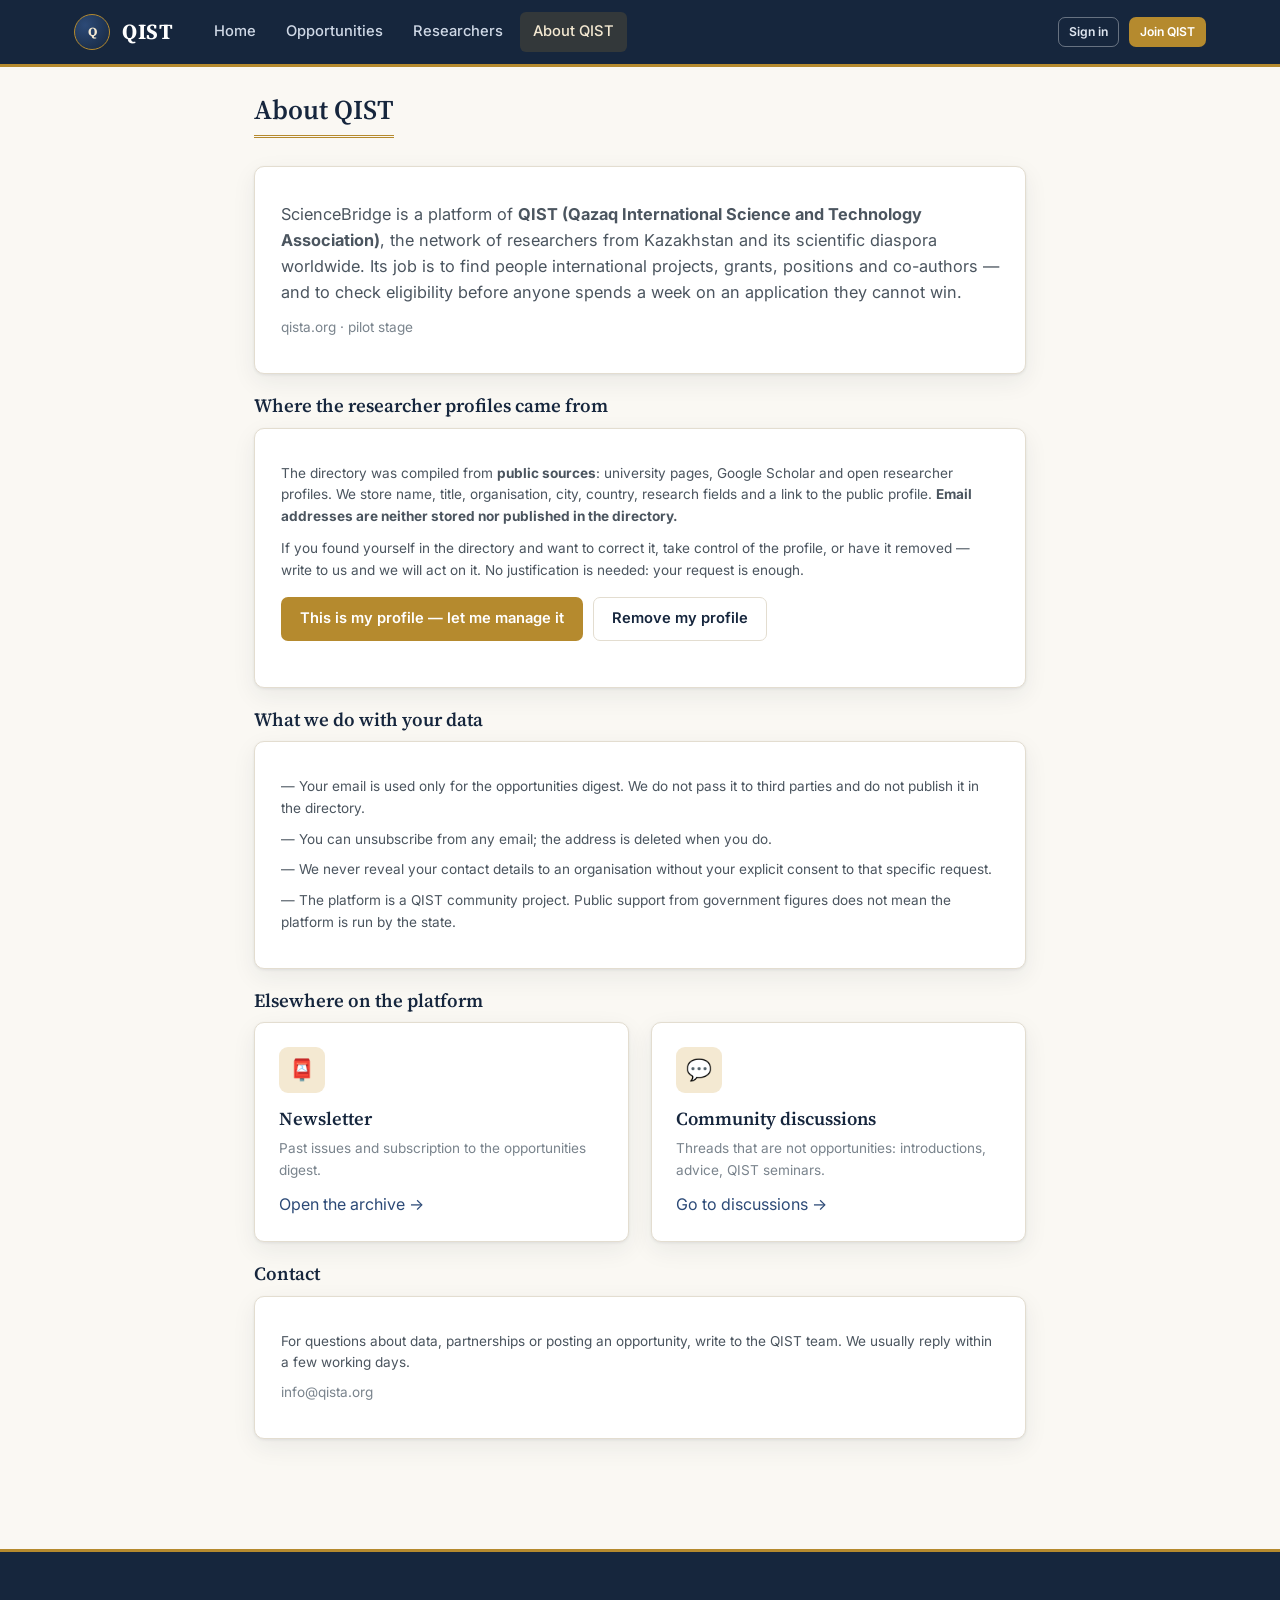
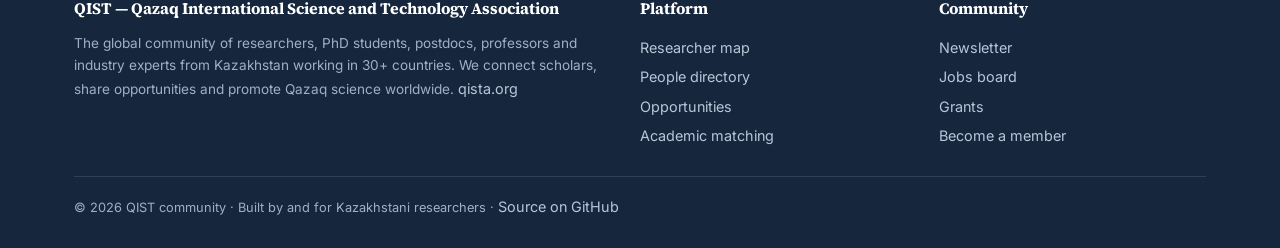
==== about.html @ 424734a4 "Add files via upload" ====
<!DOCTYPE html>
<html lang="en">
<head>
<meta charset="UTF-8">
<meta name="viewport" content="width=device-width, initial-scale=1.0">
<title>About QIST — ScienceBridge</title>
<meta name="description" content="Who is behind ScienceBridge, where the researcher profiles came from, how to manage your data and how to remove your profile.">
<link rel="icon" href="data:image/svg+xml,<svg xmlns='http://www.w3.org/2000/svg' viewBox='0 0 100 100'><circle cx='50' cy='50' r='46' fill='%2316263d' stroke='%23b58a2e' stroke-width='6'/><text x='50' y='66' font-size='48' text-anchor='middle' fill='%23f4e9d2' font-family='Georgia'>Q</text></svg>">
<link rel="preconnect" href="https://fonts.googleapis.com">
<link href="https://fonts.googleapis.com/css2?family=Source+Serif+4:ital,wght@0,400;0,600;0,700;1,400&family=Inter:wght@400;500;600;700&display=swap" rel="stylesheet">
<link rel="stylesheet" href="assets/css/style.css?v=2026-09-19a">
</head>
<body>
<header class="site-header" id="site-header"></header>

<div class="container" style="padding-top:26px;padding-bottom:50px;max-width:820px">

  <div class="section-head"><h2 class="rule">About QIST</h2></div>

  <div class="card pad-lg" style="text-align:left;margin-bottom:20px">
    <p style="font-size:1.02rem;color:var(--ink-soft)">
      ScienceBridge is a platform of <b>QIST (Qazaq International Science and Technology Association)</b>,
      the network of researchers from Kazakhstan and its scientific diaspora worldwide.
      Its job is to find people international projects, grants, positions and co-authors — and to check
      eligibility before anyone spends a week on an application they cannot win.
    </p>
    <p class="small muted" style="margin-top:12px">qista.org · pilot stage</p>
  </div>

  <h3 id="data" style="margin-bottom:10px">Where the researcher profiles came from</h3>
  <div class="card pad-lg" style="text-align:left;margin-bottom:20px">
    <p class="small" style="color:var(--ink-soft)">
      The directory was compiled from <b>public sources</b>: university pages, Google Scholar and
      open researcher profiles. We store name, title, organisation, city, country, research fields
      and a link to the public profile.
      <b>Email addresses are neither stored nor published in the directory.</b>
    </p>
    <p class="small" style="color:var(--ink-soft);margin-top:10px">
      If you found yourself in the directory and want to correct it, take control of the profile,
      or have it removed — write to us and we will act on it. No justification is needed:
      your request is enough.
    </p>
    <div style="display:flex;gap:10px;flex-wrap:wrap;margin-top:16px">
      <a class="btn btn-primary" id="claim-link" href="#">This is my profile — let me manage it</a>
      <a class="btn btn-outline" id="remove-link" href="#">Remove my profile</a>
    </div>
    <p class="small muted" id="contact-fallback" style="margin-top:12px"></p>
  </div>

  <h3 style="margin-bottom:10px">What we do with your data</h3>
  <div class="card pad-lg" style="text-align:left;margin-bottom:20px">
    <ul class="small" style="color:var(--ink-soft);list-style:none;display:flex;flex-direction:column;gap:9px">
      <li>— Your email is used only for the opportunities digest. We do not pass it to third parties and do not publish it in the directory.</li>
      <li>— You can unsubscribe from any email; the address is deleted when you do.</li>
      <li>— We never reveal your contact details to an organisation without your explicit consent to that specific request.</li>
      <li>— The platform is a QIST community project. Public support from government figures does not mean the platform is run by the state.</li>
    </ul>
  </div>

  <h3 style="margin-bottom:10px">Elsewhere on the platform</h3>
  <div class="grid grid-2" style="margin-bottom:20px">
    <div class="card feature-card">
      <div class="icon">📮</div>
      <h3>Newsletter</h3>
      <p class="small muted">Past issues and subscription to the opportunities digest.</p>
      <p style="margin-top:10px"><a href="newsletter.html">Open the archive →</a></p>
    </div>
    <div class="card feature-card">
      <div class="icon">💬</div>
      <h3>Community discussions</h3>
      <p class="small muted">Threads that are not opportunities: introductions, advice, QIST seminars.</p>
      <p style="margin-top:10px"><a href="channels.html">Go to discussions →</a></p>
    </div>
  </div>

  <h3 style="margin-bottom:10px">Contact</h3>
  <div class="card pad-lg" style="text-align:left">
    <p class="small" style="color:var(--ink-soft)">
      For questions about data, partnerships or posting an opportunity, write to the QIST team.
      We usually reply within a few working days.
    </p>
    <p class="small muted" style="margin-top:8px" id="contact-line"></p>
  </div>

</div>

<footer class="site-footer" id="site-footer"></footer>

<script src="assets/js/app.js?v=2026-09-19a"></script>
<script>
(async () => {
  await QIST.boot('about.html');

  // The single address lives in one place: assets/js/app.js -> QIST.CONTACT_EMAIL
  const mail = QIST.CONTACT_EMAIL || '';
  const claim = document.getElementById('claim-link');
  const remove = document.getElementById('remove-link');
  const fallback = document.getElementById('contact-fallback');
  const line = document.getElementById('contact-line');

  if (mail) {
    claim.href  = `mailto:${mail}?subject=${encodeURIComponent('This is my profile in the ScienceBridge directory')}&body=${encodeURIComponent('Hello,\n\nMy name in the directory: \nProfile link: \n\nI would like to manage this profile.')}`;
    remove.href = `mailto:${mail}?subject=${encodeURIComponent('Please remove my profile from the ScienceBridge directory')}&body=${encodeURIComponent('Hello,\n\nMy name in the directory: \nProfile link: \n\nPlease delete my data.')}`;
    line.textContent = mail;
  } else {
    // Honest state: no address configured, so we do not pretend the buttons work.
    [claim, remove].forEach(b => { b.classList.add('btn-outline'); b.classList.remove('btn-primary'); b.setAttribute('aria-disabled','true'); b.href = '#'; b.addEventListener('click', e => e.preventDefault()); });
    fallback.innerHTML = '<b>No contact address is configured yet.</b> Set it in <code>assets/js/app.js</code> → <code>QIST.CONTACT_EMAIL</code> and these buttons will work.';
    line.textContent = '—';
  }
})();
</script>
</body>
</html>
---- assets/css/style.css ----
/* ============================================================
   QIST Platform — academic design system
   Palette: deep navy / ivory paper / muted gold
   ============================================================ */
:root {
  --navy: #16263d;
  --navy-2: #1f3557;
  --navy-3: #2c4a77;
  --ink: #22292f;
  --ink-soft: #4b555f;
  --ink-faint: #7a848d;
  --paper: #faf8f3;
  --paper-2: #f2eee5;
  --card: #ffffff;
  --line: #e3ddd0;
  --gold: #b58a2e;
  --gold-soft: #f4e9d2;
  --teal: #2e6e62;
  --red: #a33a3a;
  --radius: 10px;
  --shadow: 0 1px 3px rgba(22, 38, 61, .08), 0 8px 24px rgba(22, 38, 61, .07);
  --shadow-lg: 0 4px 12px rgba(22, 38, 61, .12), 0 16px 48px rgba(22, 38, 61, .14);
  --serif: "Source Serif 4", Georgia, "Times New Roman", serif;
  --sans: "Inter", -apple-system, BlinkMacSystemFont, "Segoe UI", sans-serif;
}

* { box-sizing: border-box; margin: 0; padding: 0; }
html { scroll-behavior: smooth; }
body {
  font-family: var(--sans);
  color: var(--ink);
  background: var(--paper);
  line-height: 1.6;
  font-size: 16px;
  -webkit-font-smoothing: antialiased;
}
h1, h2, h3, .serif { font-family: var(--serif); color: var(--navy); font-weight: 600; line-height: 1.25; }
a { color: var(--navy-3); text-decoration: none; }
a:hover { color: var(--gold); }
img { max-width: 100%; }
.container { max-width: 1180px; margin: 0 auto; padding: 0 24px; }
.muted { color: var(--ink-faint); }
.small { font-size: .85rem; }

/* ---------- Header ---------- */
.site-header {
  background: var(--navy);
  color: #fff;
  position: sticky; top: 0; z-index: 1000;
  border-bottom: 3px solid var(--gold);
}
.site-header .container { display: flex; align-items: center; gap: 28px; height: 64px; }
.brand { display: flex; align-items: center; gap: 12px; color: #fff; font-family: var(--serif); font-size: 1.35rem; font-weight: 700; letter-spacing: .5px; }
.brand:hover { color: var(--gold-soft); }
.brand .seal {
  width: 36px; height: 36px; border-radius: 50%;
  border: 1.5px solid var(--gold);
  display: grid; place-items: center;
  font-size: .78rem; font-weight: 700; color: var(--gold-soft);
  background: radial-gradient(circle at 30% 30%, var(--navy-3), var(--navy));
  letter-spacing: 0;
}
.main-nav { display: flex; gap: 4px; flex: 1; }
.main-nav a {
  color: #cfd8e6; padding: 8px 13px; border-radius: 6px;
  font-size: .92rem; font-weight: 500;
}
.main-nav a:hover { color: #fff; background: rgba(255,255,255,.08); }
.main-nav a.active { color: var(--gold-soft); background: rgba(181,138,46,.18); }
.nav-auth { display: flex; align-items: center; gap: 10px; }
.nav-toggle { display: none; background: none; border: 0; color: #fff; font-size: 1.5rem; cursor: pointer; }

/* ---------- Buttons ---------- */
.btn {
  display: inline-flex; align-items: center; gap: 8px;
  padding: 9px 18px; border-radius: 7px; border: 1px solid transparent;
  font-family: var(--sans); font-size: .92rem; font-weight: 600;
  cursor: pointer; transition: all .15s ease; text-decoration: none;
}
.btn-primary { background: var(--gold); color: #fff; }
.btn-primary:hover { background: #9c7524; color: #fff; }
.btn-navy { background: var(--navy-2); color: #fff; }
.btn-navy:hover { background: var(--navy-3); color: #fff; }
.btn-outline { border-color: var(--line); background: var(--card); color: var(--navy); }
.btn-outline:hover { border-color: var(--gold); color: var(--gold); }
.btn-ghost { background: transparent; color: #dfe6f0; border-color: rgba(255,255,255,.35); }
.btn-ghost:hover { background: rgba(255,255,255,.1); color: #fff; }
.btn-danger { background: var(--red); color: #fff; }
.btn-sm { padding: 5px 12px; font-size: .82rem; }
.btn[disabled] { opacity: .5; cursor: not-allowed; }

/* ---------- Hero ---------- */
.hero {
  background:
    radial-gradient(circle at 78% 35%, rgba(11, 104, 184, .22), transparent 34%),
    linear-gradient(145deg, #071a34 0%, #0b2446 58%, #06172e 100%);
  color: #e8edf5; padding: 70px 0 66px; position: relative; overflow: hidden;
}
.hero::after {
  content: ""; position: absolute; inset: 0; pointer-events: none;
  background-image: radial-gradient(rgba(82, 178, 255, .3) .7px, transparent .7px);
  background-size: 28px 28px; opacity: .14;
}
.hero-grid { display: grid; grid-template-columns: minmax(0, 1.08fr) minmax(390px, .92fr); gap: 28px; align-items: center; position: relative; z-index: 1; }
.hero-copy { min-width: 0; }
.hero h1 { color: #fff; font-size: clamp(2.45rem, 4.8vw, 4.2rem); margin-bottom: 18px; font-weight: 700; letter-spacing: -.035em; line-height: 1.03; }
.hero h1 em { color: var(--gold-soft); font-style: italic; font-weight: 600; }
.hero h1 .hl { color: var(--gold-bright); font-style: italic; font-weight: 800; }
.hero p.lead { font-size: 1.02rem; max-width: 665px; color: #c7d2e2; margin-bottom: 25px; line-height: 1.65; }
.hero .kicker {
  display: inline-flex; align-items: center; font-size: .64rem; letter-spacing: 1.8px; text-transform: uppercase;
  color: var(--gold-soft); border: 1px solid rgba(181,138,46,.58); padding: 6px 13px;
  border-radius: 20px; margin-bottom: 24px; line-height: 1.4;
}
.hero .kicker-divider { color: var(--gold); margin: 0 7px; }
.hero-actions { display: flex; gap: 14px; flex-wrap: wrap; }
.sr-only { position: absolute; width: 1px; height: 1px; padding: 0; margin: -1px; overflow: hidden; clip: rect(0, 0, 0, 0); white-space: nowrap; border: 0; }

.hero-search {
  display: flex; align-items: center; width: min(100%, 660px); min-height: 57px;
  border-radius: 30px; background: #fff; padding: 5px 6px 5px 18px;
  box-shadow: 0 12px 38px rgba(0, 0, 0, .25), 0 0 0 2px rgba(76, 182, 255, .13);
}
.hero-search svg { width: 21px; height: 21px; fill: none; stroke: #718092; stroke-width: 2; flex: 0 0 auto; }
.hero-search input[type=text] { flex: 1; min-width: 0; border: 0; background: transparent; color: var(--ink); padding: 10px 12px; box-shadow: none; }
.hero-search input[type=text]:focus { border: 0; }
.hero-search button {
  width: 45px; height: 45px; border: 0; border-radius: 50%; color: #fff; background: #1499c3;
  font: 500 1.45rem/1 var(--sans); cursor: pointer; transition: transform .18s ease, background .18s ease;
  box-shadow: 0 5px 18px rgba(20, 153, 195, .34); flex: 0 0 auto;
}
.hero-search button:hover { background: #0a7fa8; transform: translateX(2px); }
.hero-suggestions { display: flex; flex-wrap: wrap; gap: 7px; align-items: center; margin-top: 13px; max-width: 700px; }
.hero-suggestions > span { color: #9eacc0; font-size: .72rem; margin-right: 2px; }
.hero-suggestions button {
  border: 1px solid rgba(145, 177, 216, .2); border-radius: 16px; padding: 5px 10px;
  background: rgba(255,255,255,.055); color: #ccd8e8; font: 500 .68rem var(--sans); cursor: pointer;
  transition: border-color .18s ease, background .18s ease, color .18s ease;
}
.hero-suggestions button:hover { border-color: rgba(181,138,46,.7); background: rgba(181,138,46,.13); color: #fff; }

.science-globe { position: relative; width: min(100%, 510px); margin-inline: auto; }
.globe-stage { position: relative; width: 100%; aspect-ratio: 1; }
#globe { width: 100%; height: 100%; display: block; touch-action: pan-y; }
.globe-hint { text-align: center; font-size: .72rem; color: #8fa0b8; margin-top: 4px; letter-spacing: .04em; }
.globe-tip {
  position: absolute; transform: translate(-50%, -100%);
  background: var(--card); color: var(--navy); border-radius: 8px; padding: 9px 13px;
  box-shadow: 0 6px 22px rgba(3, 10, 20, .45); font-size: .82rem; line-height: 1.4;
  pointer-events: none; opacity: 0; transition: opacity .13s; white-space: nowrap;
  border-top: 3px solid var(--gold); z-index: 5;
}
.globe-tip.on { opacity: 1; }
.globe-tip strong { display: block; font-family: var(--serif); font-size: .95rem; }
.globe-tip span { display: block; color: var(--ink-faint); font-size: .76rem; }
.globe-tip .names { color: var(--ink-soft); white-space: normal; margin-top: 3px; font-size: .75rem; }
@media (prefers-reduced-motion: reduce) { .globe-tip { transition: none; } }

/* ---------- Stats band ---------- */
.stats-band { background: var(--card); border-bottom: 1px solid var(--line); }
.stats-band .container { display: grid; grid-template-columns: repeat(4, 1fr); }
.stat { text-align: center; padding: 26px 10px; border-left: 1px solid var(--line); }
.stat:first-child { border-left: 0; }
.stat b { display: block; font-family: var(--serif); font-size: 2rem; color: var(--navy); }
.stat span { font-size: .82rem; text-transform: uppercase; letter-spacing: 1.2px; color: var(--ink-faint); }

/* ---------- Sections / cards ---------- */
.section { padding: 56px 0; }
.section-head { display: flex; align-items: baseline; justify-content: space-between; gap: 16px; margin-bottom: 28px; flex-wrap: wrap; }
.section-head h2 { font-size: 1.7rem; }
.section-head .rule { border-bottom: 3px double var(--gold); padding-bottom: 8px; }
.grid { display: grid; gap: 22px; }
.grid-3 { grid-template-columns: repeat(3, 1fr); }
.grid-2 { grid-template-columns: repeat(2, 1fr); }
.card {
  background: var(--card); border: 1px solid var(--line); border-radius: var(--radius);
  padding: 24px; box-shadow: var(--shadow);
}
.card h3 { font-size: 1.15rem; margin-bottom: 8px; }
.feature-card .icon {
  width: 46px; height: 46px; border-radius: 9px; display: grid; place-items: center;
  background: var(--gold-soft); color: var(--gold); font-size: 1.3rem; margin-bottom: 14px;
}

/* ---------- Person cards ---------- */
.person-card { display: flex; flex-direction: column; gap: 10px; position: relative; }
.person-card .top { display: flex; gap: 14px; align-items: center; }
.avatar {
  width: 54px; height: 54px; border-radius: 50%; flex: 0 0 54px;
  display: grid; place-items: center; color: #fff; font-weight: 700; font-size: 1.05rem;
  font-family: var(--serif); background: var(--navy-3); border: 2px solid var(--gold-soft);
}
.person-card h3 { margin: 0; font-size: 1.08rem; }
.person-card .role { font-size: .86rem; color: var(--ink-soft); }
.person-card .loc { font-size: .8rem; color: var(--ink-faint); }
.tags { display: flex; flex-wrap: wrap; gap: 6px; }
.tag {
  font-size: .74rem; padding: 3px 10px; border-radius: 20px;
  background: var(--paper-2); color: var(--navy-2); border: 1px solid var(--line);
  cursor: pointer;
}
.tag:hover { border-color: var(--gold); }
.tag.gold { background: var(--gold-soft); color: var(--gold); border-color: transparent; }

/* ---------- Filters / forms ---------- */
.filters { display: flex; gap: 12px; flex-wrap: wrap; margin-bottom: 24px; align-items: center; }
input[type=text], input[type=email], input[type=password], input[type=url], input[type=number], select, textarea {
  font-family: var(--sans); font-size: .92rem; color: var(--ink);
  padding: 9px 13px; border: 1px solid var(--line); border-radius: 7px;
  background: var(--card); outline: none; transition: border-color .15s;
}
input:focus, select:focus, textarea:focus { border-color: var(--gold); }
.search-input { flex: 1; min-width: 220px; }
label { font-size: .85rem; font-weight: 600; color: var(--navy-2); display: block; margin-bottom: 5px; }
.form-row { margin-bottom: 16px; }
.form-grid { display: grid; grid-template-columns: 1fr 1fr; gap: 0 18px; }
textarea { width: 100%; resize: vertical; }

/* ---------- Channels ---------- */
.channel-layout { display: grid; grid-template-columns: 250px 1fr; gap: 28px; align-items: start; }
.channel-list { position: sticky; top: 84px; }
.channel-list a {
  display: flex; align-items: center; gap: 10px; padding: 11px 14px;
  border-radius: 8px; color: var(--ink-soft); font-size: .92rem; font-weight: 500;
  border: 1px solid transparent;
}
.channel-list a:hover { background: var(--card); }
.channel-list a.active { background: var(--card); border-color: var(--line); color: var(--navy); box-shadow: var(--shadow); }
.channel-list .em { font-size: 1.1rem; }
.channel-list .count { margin-left: auto; font-size: .75rem; background: var(--paper-2); border-radius: 12px; padding: 1px 8px; color: var(--ink-faint); }
.post {
  background: var(--card); border: 1px solid var(--line); border-radius: var(--radius);
  padding: 20px 22px; margin-bottom: 16px; box-shadow: var(--shadow);
}
.post .meta { display: flex; gap: 10px; align-items: center; font-size: .8rem; color: var(--ink-faint); margin-bottom: 8px; flex-wrap: wrap; }
.post h3 { font-size: 1.12rem; margin-bottom: 6px; }
.post .body { font-size: .93rem; color: var(--ink-soft); white-space: pre-line; }
.post .badge {
  font-size: .7rem; text-transform: uppercase; letter-spacing: 1px; font-weight: 700;
  padding: 2px 9px; border-radius: 4px; background: var(--gold-soft); color: var(--gold);
}
.badge.teal { background: #e2efeb; color: var(--teal); }
.badge.navy { background: #e5ebf4; color: var(--navy-3); }
.badge.red { background: #f6e4e4; color: var(--red); }
.deadline { color: var(--red); font-weight: 600; }

/* ---------- Map ---------- */
#map { height: calc(100vh - 64px); min-height: 520px; width: 100%; background: #dce4ea; }
.map-page { position: relative; }
.map-panel {
  position: absolute; top: 18px; left: 18px; z-index: 900;
  background: var(--card); border-radius: var(--radius); box-shadow: var(--shadow-lg);
  padding: 16px 18px; width: 320px; max-height: calc(100% - 36px); overflow: auto;
  border: 1px solid var(--line);
}
.map-panel h2 { font-size: 1.15rem; margin-bottom: 4px; }
.leaflet-popup-content-wrapper { border-radius: 10px; font-family: var(--sans); }
.map-pop { display: flex; gap: 12px; min-width: 230px; }
.map-pop .avatar { width: 46px; height: 46px; flex: 0 0 46px; font-size: .9rem; }
.map-pop b { font-family: var(--serif); color: var(--navy); font-size: 1rem; }
.map-pop .small { line-height: 1.45; }
.city-count-badge {
  background: var(--navy-2); color: #fff; border: 2px solid var(--gold);
  border-radius: 50%; width: 34px; height: 34px; display: grid; place-items: center;
  font-weight: 700; font-size: .85rem; box-shadow: var(--shadow);
}

/* ---------- Modal ---------- */
.modal-overlay {
  position: fixed; inset: 0; background: rgba(15,25,40,.55); z-index: 2000;
  display: none; align-items: flex-start; justify-content: center; padding: 60px 20px;
  overflow-y: auto;
}
.modal-overlay.open { display: flex; }
.modal {
  background: var(--card); border-radius: 12px; box-shadow: var(--shadow-lg);
  max-width: 620px; width: 100%; padding: 30px 32px; position: relative;
  border-top: 4px solid var(--gold);
}
.modal .close { position: absolute; top: 14px; right: 16px; background: none; border: 0; font-size: 1.4rem; color: var(--ink-faint); cursor: pointer; }
.modal .close:hover { color: var(--red); }

/* ---------- Auth / misc ---------- */
.auth-wrap { max-width: 440px; margin: 60px auto; }
.auth-card { border-top: 4px solid var(--gold); }
.tab-row { display: flex; gap: 0; border-bottom: 1px solid var(--line); margin-bottom: 22px; }
.tab-row button {
  background: none; border: 0; padding: 10px 18px; font: 600 .95rem var(--sans);
  color: var(--ink-faint); cursor: pointer; border-bottom: 3px solid transparent;
}
.tab-row button.active { color: var(--navy); border-bottom-color: var(--gold); }
.alert { padding: 11px 15px; border-radius: 7px; font-size: .88rem; margin-bottom: 16px; }
.alert-error { background: #f6e4e4; color: var(--red); }
.alert-ok { background: #e2efeb; color: var(--teal); }
.alert-info { background: #e5ebf4; color: var(--navy-3); }

.toast {
  position: fixed; bottom: 26px; right: 26px; z-index: 3000;
  background: var(--navy); color: #fff; padding: 13px 20px; border-radius: 9px;
  box-shadow: var(--shadow-lg); font-size: .9rem; opacity: 0; transform: translateY(12px);
  transition: all .25s ease; pointer-events: none; border-left: 4px solid var(--gold);
}
.toast.show { opacity: 1; transform: translateY(0); }

/* ---------- Match cards ---------- */
.match-score {
  font-family: var(--serif); font-size: 1.5rem; font-weight: 700; color: var(--gold);
  text-align: center; min-width: 64px;
}
.match-row { display: flex; gap: 18px; align-items: center; }
.progress { height: 6px; background: var(--paper-2); border-radius: 4px; overflow: hidden; margin-top: 4px; }
.progress i { display: block; height: 100%; background: linear-gradient(90deg, var(--gold), #d4af5a); }

/* ---------- Tables (admin) ---------- */
.table-wrap { overflow-x: auto; }
table.data { width: 100%; border-collapse: collapse; font-size: .88rem; background: var(--card); }
table.data th {
  text-align: left; font-size: .74rem; text-transform: uppercase; letter-spacing: 1px;
  color: var(--ink-faint); padding: 10px 12px; border-bottom: 2px solid var(--line);
}
table.data td { padding: 10px 12px; border-bottom: 1px solid var(--paper-2); vertical-align: top; }
table.data tr:hover td { background: var(--paper); }

/* ---------- Newsletter ---------- */
.issue { border-left: 3px solid var(--gold); padding-left: 20px; margin-bottom: 34px; }
.issue .date { font-size: .78rem; text-transform: uppercase; letter-spacing: 1.5px; color: var(--gold); font-weight: 700; }
.newsletter-cta {
  background: var(--navy); color: #d7dfeb; border-radius: 12px; padding: 34px 36px;
  display: flex; gap: 24px; align-items: center; justify-content: space-between; flex-wrap: wrap;
}
.newsletter-cta h3 { color: #fff; font-size: 1.35rem; }

/* ---------- Footer ---------- */
.site-footer { background: var(--navy); color: #9fb0c6; margin-top: 60px; padding: 44px 0 30px; border-top: 3px solid var(--gold); }
.site-footer .cols { display: grid; grid-template-columns: 2fr 1fr 1fr; gap: 32px; margin-bottom: 26px; }
.site-footer h4 { color: #fff; font-family: var(--serif); margin-bottom: 12px; }
.site-footer a { color: #b9c6d8; display: block; padding: 3px 0; font-size: .9rem; }
.site-footer a:hover { color: var(--gold-soft); }
.site-footer .fine { border-top: 1px solid rgba(255,255,255,.12); padding-top: 18px; font-size: .8rem; }

/* ---------- Responsive ---------- */
@media (max-width: 900px) {
  .hero-grid { grid-template-columns: 1fr; }
  .hero-copy { text-align: center; }
  .hero p.lead, .hero-search, .hero-suggestions { margin-left: auto; margin-right: auto; }
  .hero-suggestions { justify-content: center; }
  .science-globe { width: min(92vw, 460px); margin-top: -12px; margin-bottom: -30px; }
  .grid-3 { grid-template-columns: repeat(2, 1fr); }
  .channel-layout { grid-template-columns: 1fr; }
  .channel-list { position: static; display: flex; flex-wrap: wrap; gap: 8px; }
  .channel-list a { border: 1px solid var(--line); background: var(--card); }
  .stats-band .container { grid-template-columns: repeat(2, 1fr); }
  .stat:nth-child(3) { border-left: 0; }
  .site-footer .cols { grid-template-columns: 1fr; }
  .map-panel { width: 260px; }
}
@media (max-width: 640px) {
  .hero { padding: 52px 0 45px; }
  .hero h1 { font-size: clamp(2.15rem, 11vw, 3.15rem); }
  .hero .kicker { font-size: .58rem; letter-spacing: 1.25px; }
  .hero-search { min-height: 52px; }
  .hero-search input[type=text] { font-size: .82rem; }
  .hero-search button { width: 40px; height: 40px; }
  .science-globe { width: min(96vw, 420px); }
  .grid-3, .grid-2, .form-grid { grid-template-columns: 1fr; }
  .main-nav {
    display: none; position: absolute; top: 64px; left: 0; right: 0;
    background: var(--navy); flex-direction: column; padding: 12px 20px 18px; gap: 2px;
    border-bottom: 3px solid var(--gold);
  }
  .main-nav.open { display: flex; }
  .nav-toggle { display: block; margin-left: auto; }
  .nav-auth .btn { padding: 6px 12px; font-size: .8rem; }
  .map-page { display: flex; flex-direction: column; }
  #map { order: 1; height: 58vh; min-height: 320px; }
  .map-panel {
    order: 2; position: static; width: auto; margin: 0; border-radius: 0;
    border-left: 0; border-right: 0; max-height: 46vh; overflow-y: auto;
  }
}

/* ============================================================
   Opportunities — итерация 1
   ============================================================ */
.opp-profile {
  display: flex; flex-wrap: wrap; gap: 16px 22px; align-items: flex-end;
  background: var(--navy); color: #dfe6f0; border-radius: var(--radius);
  padding: 16px 20px; margin-bottom: 18px;
}
.opp-profile label {
  display: block; font-size: .7rem; letter-spacing: 1.2px; text-transform: uppercase;
  color: var(--gold-soft); margin-bottom: 5px; font-weight: 600;
}
.opp-profile select {
  font: 500 .9rem var(--sans); padding: 8px 12px; border-radius: 7px; min-width: 200px;
  border: 1px solid rgba(255,255,255,.25); background: rgba(255,255,255,.08); color: #fff;
}
.opp-profile select:focus { border-color: var(--gold); }
.opp-profile select option { color: var(--ink); background: #fff; }
.opp-profile-note { flex: 1 1 260px; font-size: .78rem; color: #9eacc0; line-height: 1.5; }

.opp-check { display: inline-flex; align-items: center; gap: 7px; font-size: .86rem; color: var(--ink-soft); cursor: pointer; }
.opp-check input { width: 15px; height: 15px; accent-color: var(--gold); }

.opp-card { padding: 0; overflow: hidden; margin-bottom: 16px; }
.opp-card.is-expired { opacity: .6; }
.opp-head { display: flex; gap: 12px; align-items: flex-start; flex-wrap: wrap; padding: 17px 20px 0; }
.opp-head h3 { flex: 1 1 300px; min-width: 0; font-size: 1.08rem; }
.opp-type {
  font-family: ui-monospace, SFMono-Regular, Menlo, monospace;
  font-size: .66rem; letter-spacing: 1px; text-transform: uppercase;
  padding: 3px 9px; border-radius: 4px; background: var(--gold-soft); color: var(--gold); white-space: nowrap;
}
.opp-meta { display: flex; flex-wrap: wrap; gap: 7px 16px; padding: 9px 20px 0; font-size: .82rem; color: var(--ink-soft); }
.opp-fund { font-weight: 600; }
.opp-fund-confirmed { color: var(--teal); }
.opp-fund-not_confirmed, .opp-fund-cofunding_required { color: var(--ink-faint); }
.opp-expired { color: var(--ink-faint); font-weight: 600; }
.opp-sum { padding: 11px 20px 0; font-size: .92rem; color: var(--ink-soft); }

.opp-elig { margin: 14px 20px 0; border: 1px solid var(--line); border-radius: 8px; overflow: hidden; }
.opp-elig-row {
  display: grid; grid-template-columns: auto 1fr auto; gap: 10px; align-items: center;
  padding: 9px 13px; border-bottom: 1px solid var(--paper-2); font-size: .85rem;
}
.opp-elig-row:last-child { border-bottom: 0; }
.opp-elig-row .k {
  font-family: ui-monospace, SFMono-Regular, Menlo, monospace;
  font-size: .67rem; letter-spacing: 1px; text-transform: uppercase; color: var(--ink-faint); white-space: nowrap;
}
.opp-elig-row .v { color: var(--ink-soft); min-width: 0; }
.verdict {
  font-family: ui-monospace, SFMono-Regular, Menlo, monospace;
  font-size: .68rem; padding: 3px 9px; border-radius: 20px; white-space: nowrap; font-weight: 500;
}
.v-ok  { background: #e2efeb; color: var(--teal); }
.v-bad { background: #f6e4e4; color: var(--red); }
.v-unk { background: var(--paper-2); color: var(--ink-faint); }
.opp-src { padding: 9px 13px; background: var(--paper); font-size: .74rem; color: var(--ink-faint); border-top: 1px solid var(--line); }

.opp-role { padding: 12px 20px 0; font-size: .86rem; color: var(--ink-soft); }
.opp-role span { color: var(--ink-faint); }
.opp-card .tags { padding: 11px 20px 0; }
.opp-actions {
  display: flex; gap: 9px; align-items: center; flex-wrap: wrap;
  padding: 14px 20px; margin-top: 15px; border-top: 1px solid var(--line); background: var(--paper);
}
.opp-empty { text-align: center; }
.pad-lg { padding: 34px 26px; }
.opp-empty h3 { margin-bottom: 8px; }
.opp-empty p { margin-bottom: 14px; }

/* переключатель вида: список / карта — карта это вид, а не раздел */
.view-switch { display: flex; gap: 6px; flex-wrap: wrap; margin-bottom: 16px; }
.view-switch a {
  font-size: .86rem; font-weight: 600; padding: 7px 14px; border-radius: 7px;
  border: 1px solid var(--line); background: var(--card); color: var(--ink-soft);
}
.view-switch a:hover { border-color: var(--gold); color: var(--gold); }
.view-switch a.active { background: var(--navy); border-color: var(--navy); color: #fff; }

@media (max-width: 640px) {
  .opp-elig-row { grid-template-columns: 1fr; gap: 4px; }
  .opp-profile select { min-width: 0; width: 100%; }
  .opp-profile > div { flex: 1 1 100%; }
}

/* Страновая метка на карте: координата = центр страны, а не место работы */
.country-badge {
  width: 38px; height: 38px; border-radius: 50%; display: grid; place-items: center;
  background: #6b7a8c; color: #fff; border: 2px dashed var(--gold-soft);
  font: 700 .82rem var(--sans); box-shadow: var(--shadow);
}

/* Long field names (e.g. "Politics, International Relations, and Public Policy") stretch
   a <select> to its widest option and pushed the page sideways on a phone. */
.filters select, .filters .search-input { max-width: 100%; min-width: 0; }
@media (max-width: 640px) {
  .filters { flex-direction: column; align-items: stretch; }
  .filters select, .filters .search-input { width: 100%; }
  .opp-check { justify-content: flex-start; }
}

/* ================= curator screen (curate.html) =================
   Internal tool, not public navigation. Two columns on a desktop, one on a laptop lid
   or a phone; the form is long, so the validation panel sticks to the top of the side
   column and stays visible while you scroll through it. */
.tag-all { background: var(--gold-soft); border-color: var(--gold); color: #6b5010; font-weight: 600; }

.cur-grid { display: grid; grid-template-columns: minmax(0, 1.25fr) minmax(0, 1fr); gap: 20px; align-items: start; }
.cur-side { display: flex; flex-direction: column; gap: 16px; position: sticky; top: 16px; }

.cur-form { display: flex; flex-direction: column; gap: 14px; text-align: left; }
.cur-form label { display: flex; flex-direction: column; gap: 5px; font-size: .82rem; font-weight: 600; color: var(--ink); min-width: 0; }
.cur-form input[type=text], .cur-form input[type=url], .cur-form input[type=date],
.cur-form select, .cur-form textarea {
  font: inherit; font-size: .9rem; font-weight: 400; padding: 8px 10px;
  border: 1px solid var(--line); border-radius: 8px; background: var(--paper);
  color: var(--ink); width: 100%; max-width: 100%; min-width: 0; box-sizing: border-box;
}
.cur-form textarea { resize: vertical; line-height: 1.5; }
.cur-form input:focus, .cur-form select:focus, .cur-form textarea:focus {
  outline: 2px solid var(--gold); outline-offset: 1px; background: var(--card);
}
.cur-hint { font-size: .74rem; font-weight: 400; color: var(--ink-faint); line-height: 1.45; }
.cur-row-2 { display: grid; grid-template-columns: 1fr 1fr; gap: 12px; }

.cur-fs { border: 1px solid var(--line); border-radius: 10px; padding: 14px; display: flex; flex-direction: column; gap: 12px; }
.cur-fs legend { font-size: .76rem; font-weight: 700; text-transform: uppercase; letter-spacing: .06em; color: var(--ink-faint); padding: 0 6px; }
.cur-check { flex-direction: row !important; align-items: center; gap: 7px; font-weight: 400 !important; font-size: .82rem; }
.cur-check input { width: auto !important; }
.cur-fields { display: grid; grid-template-columns: repeat(auto-fill, minmax(210px, 1fr)); gap: 4px 12px; max-height: 260px; overflow-y: auto; padding-right: 6px; }

.cur-actions { display: flex; gap: 10px; flex-wrap: wrap; align-items: center; }
.btn-sm { padding: 4px 10px; font-size: .76rem; }

.cur-err, .cur-warn, .cur-ok { border-radius: 8px; padding: 10px 12px; font-size: .82rem; line-height: 1.5; margin-bottom: 8px; }
.cur-err  { background: #fbeceb; border: 1px solid #e6c2bf; color: #7a2626; }
.cur-warn { background: #fdf6e6; border: 1px solid #e8d9ae; color: #6b5010; }
.cur-ok   { background: #eaf4f1; border: 1px solid #bcdcd3; color: #1f4d44; }
.cur-err ul, .cur-warn ul { margin: 6px 0 0 18px; display: flex; flex-direction: column; gap: 4px; }

.cur-list { display: flex; flex-direction: column; gap: 6px; max-height: 420px; overflow-y: auto; text-align: left; }
.cur-item { display: flex; align-items: center; gap: 8px; padding: 8px 10px; border: 1px solid var(--line); border-radius: 8px; background: var(--paper); }
.cur-item-main { flex: 1; min-width: 0; }
.cur-item-title { font-size: .84rem; font-weight: 600; color: var(--ink); overflow: hidden; text-overflow: ellipsis; white-space: nowrap; }
.cur-item-sub { font-size: .73rem; color: var(--ink-faint); overflow: hidden; text-overflow: ellipsis; white-space: nowrap; }
.cur-badge { font-size: .68rem; font-weight: 700; padding: 2px 7px; border-radius: 20px; white-space: nowrap; }
.cur-badge.ok   { background: #eaf4f1; color: #1f4d44; }
.cur-badge.warn { background: #fdf6e6; color: #6b5010; }
.cur-badge.bad  { background: #fbeceb; color: #7a2626; }

@media (max-width: 980px) {
  .cur-grid { grid-template-columns: 1fr; }
  .cur-side { position: static; }
}
@media (max-width: 640px) {
  .cur-row-2 { grid-template-columns: 1fr; }
  .cur-fields { grid-template-columns: 1fr; max-height: 200px; }
}

/* Grid and flex children default to min-width:auto, so one long option or an unbreakable
   string stretches the whole track. On a 390px screen that turned into 529px of horizontal
   scroll across the entire form. Every box in this screen is allowed to shrink. */
.cur-grid > *, .cur-form > *, .cur-fs > *, .cur-row-2 > *, .cur-side > * { min-width: 0; max-width: 100%; }
.cur-form label, .cur-form select, .cur-fields, .cur-list { min-width: 0; max-width: 100%; }
.cur-form select { text-overflow: ellipsis; }
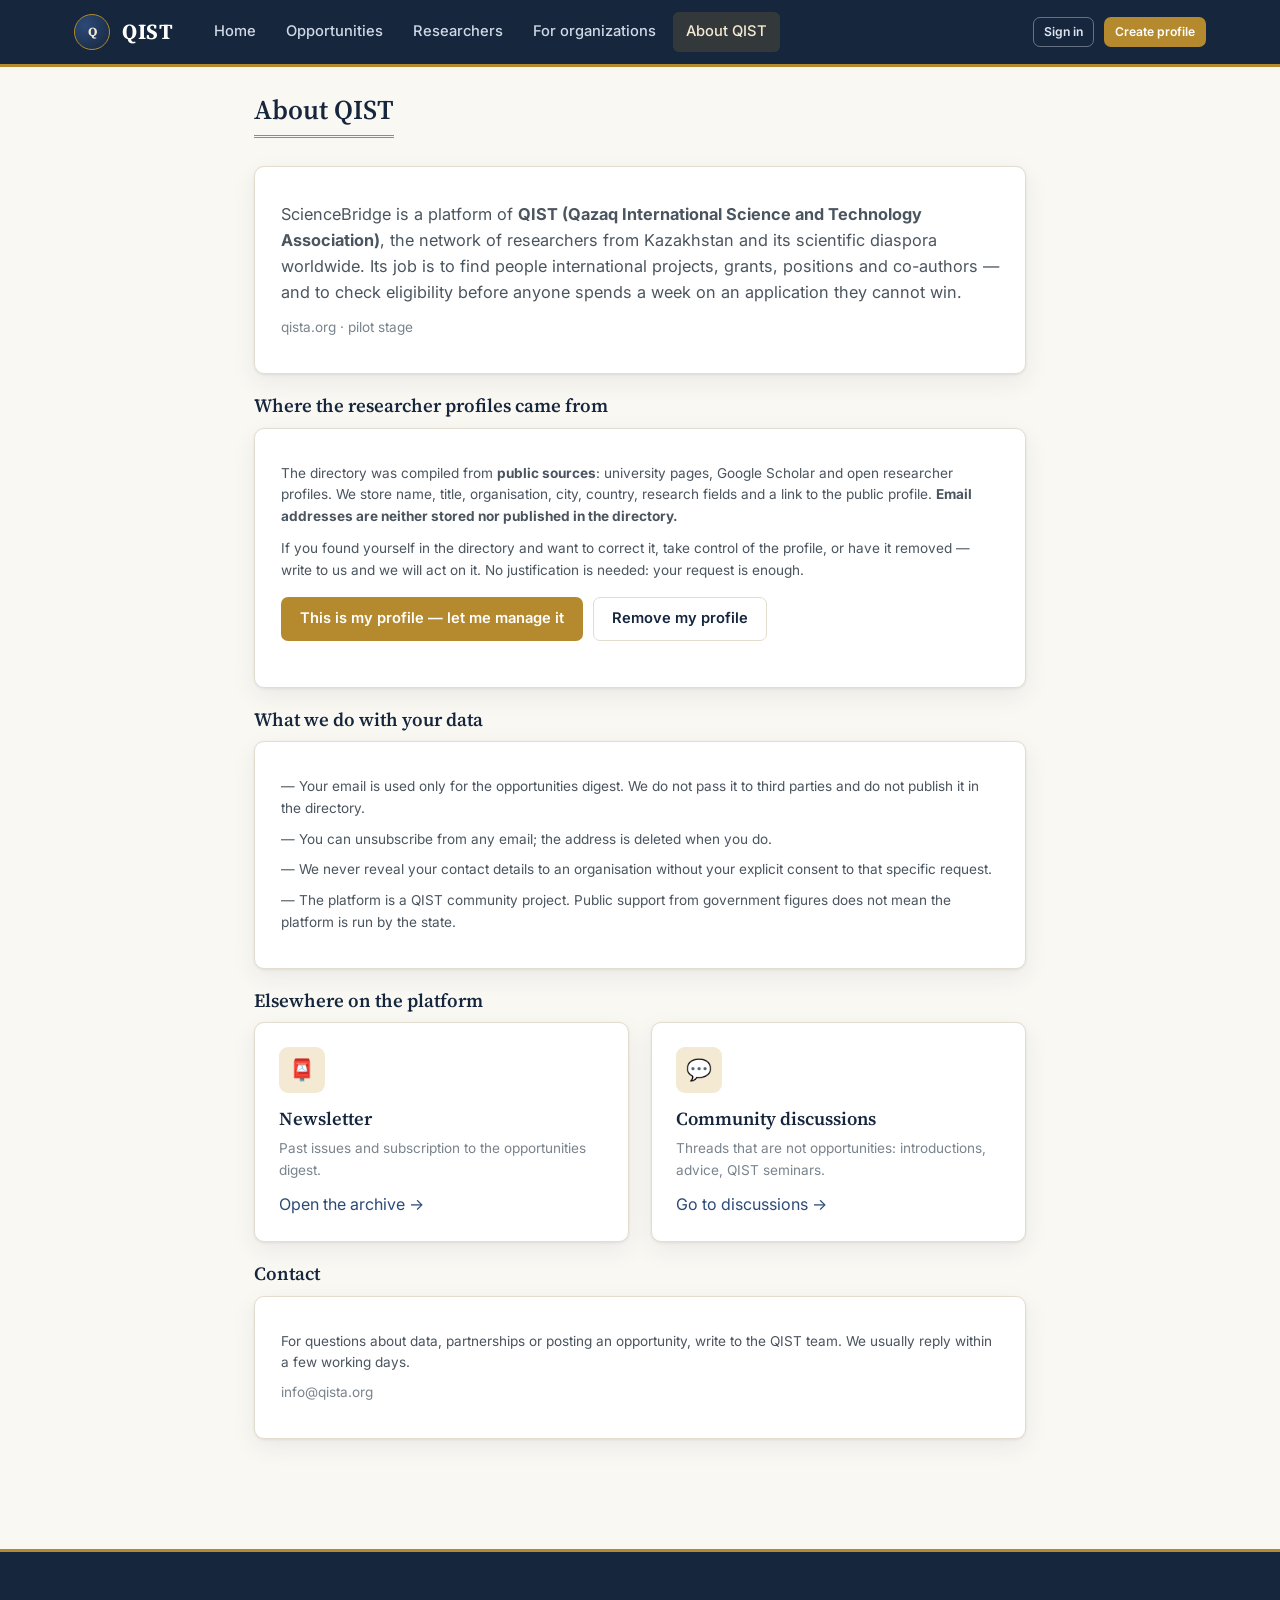
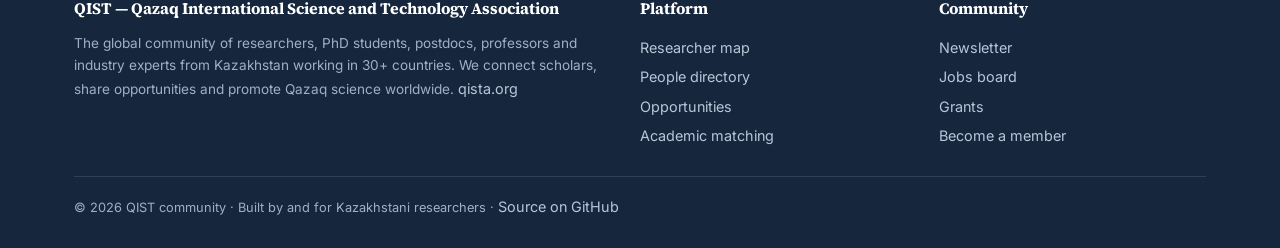
==== commit a2db9257: "Add files via upload" ====
--- a/about.html
+++ b/about.html
@@ -8,7 +8,7 @@
 <link rel="icon" href="data:image/svg+xml,<svg xmlns='http://www.w3.org/2000/svg' viewBox='0 0 100 100'><circle cx='50' cy='50' r='46' fill='%2316263d' stroke='%23b58a2e' stroke-width='6'/><text x='50' y='66' font-size='48' text-anchor='middle' fill='%23f4e9d2' font-family='Georgia'>Q</text></svg>">
 <link rel="preconnect" href="https://fonts.googleapis.com">
 <link href="https://fonts.googleapis.com/css2?family=Source+Serif+4:ital,wght@0,400;0,600;0,700;1,400&family=Inter:wght@400;500;600;700&display=swap" rel="stylesheet">
-<link rel="stylesheet" href="assets/css/style.css?v=2026-09-19a">
+<link rel="stylesheet" href="assets/css/style.css?v=2026-09-19b">
 </head>
 <body>
 <header class="site-header" id="site-header"></header>
@@ -86,7 +86,7 @@
 
 <footer class="site-footer" id="site-footer"></footer>
 
-<script src="assets/js/app.js?v=2026-09-19a"></script>
+<script src="assets/js/app.js?v=2026-09-19b"></script>
 <script>
 (async () => {
   await QIST.boot('about.html');
--- a/assets/css/style.css
+++ b/assets/css/style.css
@@ -545,3 +545,61 @@
 .cur-grid > *, .cur-form > *, .cur-fs > *, .cur-row-2 > *, .cur-side > * { min-width: 0; max-width: 100%; }
 .cur-form label, .cur-form select, .cur-fields, .cur-list { min-width: 0; max-width: 100%; }
 .cur-form select { text-overflow: ellipsis; }
+
+/* ================= For organizations (organizations.html) =================
+   The only audience page on the site. Its job is to collect three things — a posted need,
+   an introduction request and a discovery call — so the forms are the page, not decoration. */
+.org-hero { background: var(--navy); color: var(--gold-soft); padding: 40px 0 34px; border-bottom: 3px solid var(--gold); }
+.org-hero h1 { font-family: var(--serif); font-size: clamp(1.6rem, 3.4vw, 2.5rem); line-height: 1.2; color: #fff; margin: 16px 0 10px; max-width: 22ch; }
+.org-sub { color: rgba(244,233,210,.82); font-size: .98rem; line-height: 1.6; max-width: 62ch; }
+.org-jump { display: flex; gap: 10px; flex-wrap: wrap; margin-top: 20px; }
+.org-jump .btn-ghost { color: var(--gold-soft); border: 1px solid rgba(181,138,46,.5); }
+.org-jump .btn-ghost:hover { background: rgba(181,138,46,.18); }
+
+.org-switch { display: inline-flex; border: 1px solid rgba(181,138,46,.55); border-radius: 999px; overflow: hidden; background: rgba(0,0,0,.18); }
+.org-switch button {
+  font: inherit; font-size: .82rem; font-weight: 600; padding: 7px 16px; border: 0;
+  background: transparent; color: rgba(244,233,210,.72); cursor: pointer;
+}
+.org-switch button[aria-selected="true"] { background: var(--gold); color: #fff; }
+
+.org-block { margin-bottom: 44px; scroll-margin-top: 20px; }
+
+.org-form { display: flex; flex-direction: column; gap: 14px; text-align: left; }
+.org-form label { display: flex; flex-direction: column; gap: 5px; font-size: .82rem; font-weight: 600; color: var(--ink); min-width: 0; }
+.org-form input[type=text], .org-form input[type=email], .org-form input[type=date],
+.org-form select, .org-form textarea {
+  font: inherit; font-size: .9rem; font-weight: 400; padding: 9px 11px;
+  border: 1px solid var(--line); border-radius: 8px; background: var(--paper);
+  color: var(--ink); width: 100%; max-width: 100%; min-width: 0; box-sizing: border-box;
+}
+.org-form textarea { resize: vertical; line-height: 1.55; }
+.org-form input:focus, .org-form select:focus, .org-form textarea:focus { outline: 2px solid var(--gold); outline-offset: 1px; background: var(--card); }
+.org-row-2 { display: grid; grid-template-columns: 1fr 1fr; gap: 12px; }
+.org-row-2 > * { min-width: 0; }
+.org-note { font-size: .8rem; color: var(--ink-soft); line-height: 1.55; background: var(--paper-2); border-left: 3px solid var(--gold); padding: 10px 13px; border-radius: 0 8px 8px 0; }
+.org-actions { display: flex; gap: 12px; align-items: center; flex-wrap: wrap; }
+
+.org-card-foot { display: flex; gap: 8px; flex-wrap: wrap; margin-top: 12px; padding-top: 12px; border-top: 1px solid var(--line); }
+.org-intro { display: flex; flex-direction: column; gap: 8px; width: 100%; }
+.org-intro p { color: var(--ink-soft); line-height: 1.5; }
+.org-intro-row { display: flex; gap: 8px; flex-wrap: wrap; }
+.org-intro-row .search-input { flex: 1; min-width: 150px; }
+.org-more { display: flex; justify-content: center; margin-top: 18px; }
+
+.org-honest { text-align: left; }
+.org-honest h3 { margin-bottom: 10px; }
+.org-honest ul { list-style: none; display: flex; flex-direction: column; gap: 9px; font-size: .86rem; color: var(--ink-soft); line-height: 1.55; }
+.org-honest li::before { content: ""; display: inline-block; width: 6px; height: 6px; border-radius: 50%; margin-right: 9px; vertical-align: middle; }
+.org-honest.ok  { border-top: 3px solid var(--teal); }
+.org-honest.ok  li::before { background: var(--teal); }
+.org-honest.gap { border-top: 3px solid var(--red); }
+.org-honest.gap li::before { background: var(--red); }
+
+@media (max-width: 640px) {
+  .org-row-2 { grid-template-columns: 1fr; }
+  .org-switch { display: flex; width: 100%; }
+  .org-switch button { flex: 1; padding: 8px 10px; }
+  .org-jump { flex-direction: column; align-items: stretch; }
+  .org-jump .btn { text-align: center; }
+}
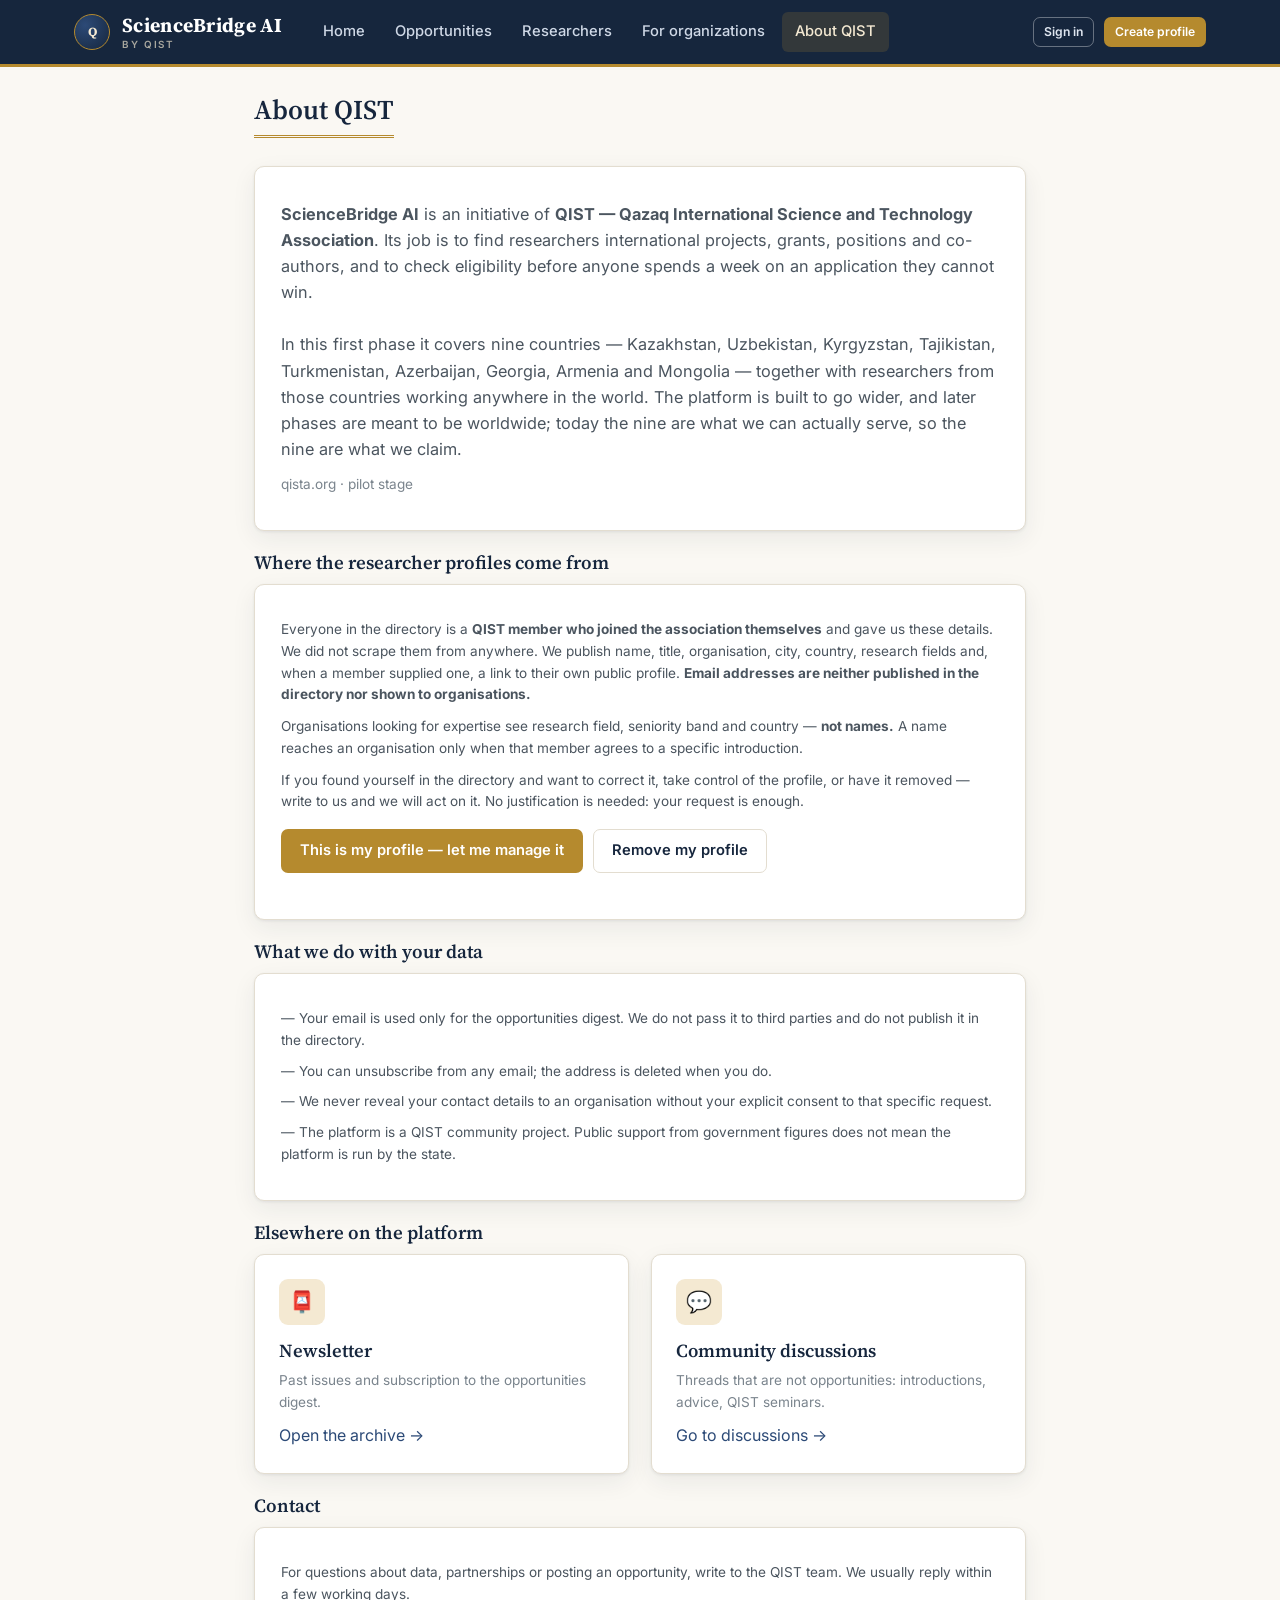
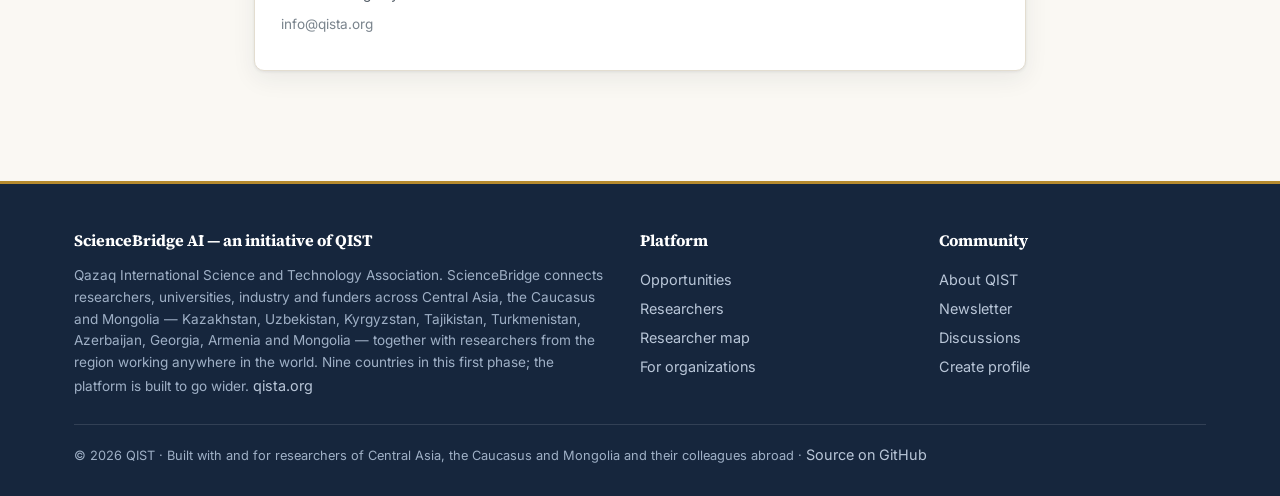
==== commit ba937799: "Add files via upload" ====
--- a/about.html
+++ b/about.html
@@ -8,7 +8,7 @@
 <link rel="icon" href="data:image/svg+xml,<svg xmlns='http://www.w3.org/2000/svg' viewBox='0 0 100 100'><circle cx='50' cy='50' r='46' fill='%2316263d' stroke='%23b58a2e' stroke-width='6'/><text x='50' y='66' font-size='48' text-anchor='middle' fill='%23f4e9d2' font-family='Georgia'>Q</text></svg>">
 <link rel="preconnect" href="https://fonts.googleapis.com">
 <link href="https://fonts.googleapis.com/css2?family=Source+Serif+4:ital,wght@0,400;0,600;0,700;1,400&family=Inter:wght@400;500;600;700&display=swap" rel="stylesheet">
-<link rel="stylesheet" href="assets/css/style.css?v=2026-09-19b">
+<link rel="stylesheet" href="assets/css/style.css?v=2026-09-19c">
 </head>
 <body>
 <header class="site-header" id="site-header"></header>
@@ -19,21 +19,33 @@
 
   <div class="card pad-lg" style="text-align:left;margin-bottom:20px">
     <p style="font-size:1.02rem;color:var(--ink-soft)">
-      ScienceBridge is a platform of <b>QIST (Qazaq International Science and Technology Association)</b>,
-      the network of researchers from Kazakhstan and its scientific diaspora worldwide.
-      Its job is to find people international projects, grants, positions and co-authors — and to check
-      eligibility before anyone spends a week on an application they cannot win.
+      <b>ScienceBridge AI</b> is an initiative of <b>QIST — Qazaq International Science and
+      Technology Association</b>. Its job is to find researchers international projects, grants,
+      positions and co-authors, and to check eligibility before anyone spends a week on an
+      application they cannot win.
+      <br><br>
+      In this first phase it covers nine countries — Kazakhstan, Uzbekistan, Kyrgyzstan,
+      Tajikistan, Turkmenistan, Azerbaijan, Georgia, Armenia and Mongolia — together with
+      researchers from those countries working anywhere in the world. The platform is built to
+      go wider, and later phases are meant to be worldwide; today the nine are what we can
+      actually serve, so the nine are what we claim.
     </p>
     <p class="small muted" style="margin-top:12px">qista.org · pilot stage</p>
   </div>
 
-  <h3 id="data" style="margin-bottom:10px">Where the researcher profiles came from</h3>
+  <h3 id="data" style="margin-bottom:10px">Where the researcher profiles come from</h3>
   <div class="card pad-lg" style="text-align:left;margin-bottom:20px">
     <p class="small" style="color:var(--ink-soft)">
-      The directory was compiled from <b>public sources</b>: university pages, Google Scholar and
-      open researcher profiles. We store name, title, organisation, city, country, research fields
-      and a link to the public profile.
-      <b>Email addresses are neither stored nor published in the directory.</b>
+      Everyone in the directory is a <b>QIST member who joined the association themselves</b> and
+      gave us these details. We did not scrape them from anywhere. We publish name, title,
+      organisation, city, country, research fields and, when a member supplied one, a link to
+      their own public profile.
+      <b>Email addresses are neither published in the directory nor shown to organisations.</b>
+    </p>
+    <p class="small" style="color:var(--ink-soft);margin-top:10px">
+      Organisations looking for expertise see research field, seniority band and country —
+      <b>not names.</b> A name reaches an organisation only when that member agrees to a specific
+      introduction.
     </p>
     <p class="small" style="color:var(--ink-soft);margin-top:10px">
       If you found yourself in the directory and want to correct it, take control of the profile,
@@ -86,7 +98,7 @@
 
 <footer class="site-footer" id="site-footer"></footer>
 
-<script src="assets/js/app.js?v=2026-09-19b"></script>
+<script src="assets/js/app.js?v=2026-09-19c"></script>
 <script>
 (async () => {
   await QIST.boot('about.html');
--- a/assets/css/style.css
+++ b/assets/css/style.css
@@ -603,3 +603,116 @@
   .org-jump { flex-direction: column; align-items: stretch; }
   .org-jump .btn { text-align: center; }
 }
+
+/* ================= brand lockup =================
+   "by QIST" is an attribution line under the product name, not a badge. It used to be a
+   bordered pill, which read as a separate object glued to the word. */
+.brand-lockup { display: flex; flex-direction: column; line-height: 1.05; }
+.brand-name { font-family: var(--serif); font-size: 1.24rem; font-weight: 700; letter-spacing: .3px; }
+.brand-by {
+  font-family: var(--sans); font-size: .62rem; font-weight: 600; letter-spacing: .17em;
+  text-transform: uppercase; color: rgba(244,233,210,.66); margin-top: 3px;
+  border: 0; padding: 0; background: none;
+}
+.brand:hover .brand-by { color: var(--gold-soft); }
+@media (max-width: 720px) { .brand-name { font-size: 1.05rem; } .brand-by { font-size: .56rem; } }
+
+/* ================= match analysis =================
+   A counted score, a sentence, and the rows it was counted from. The bar is the same width
+   for every card so cards can be compared down the page at a glance. */
+.match { border: 1px solid var(--line); border-radius: 10px; margin: 14px 0; background: var(--paper); overflow: hidden; }
+.match-ok   { border-left: 4px solid var(--teal); }
+.match-warn { border-left: 4px solid var(--gold); }
+.match-bad  { border-left: 4px solid var(--red); }
+
+.match-head { display: grid; grid-template-columns: auto 1fr; gap: 6px 16px; align-items: center; padding: 13px 15px; }
+.match-score { display: flex; align-items: baseline; gap: 8px; grid-row: span 2; }
+.match-score b { font-family: var(--serif); font-size: 1.7rem; font-weight: 700; color: var(--ink); line-height: 1; }
+.match-score b span { font-size: 1rem; font-weight: 400; color: var(--ink-faint); }
+.match-pct { font-size: .78rem; font-weight: 700; color: var(--ink-faint); letter-spacing: .04em; }
+.match-bar { height: 7px; border-radius: 99px; background: var(--paper-2); overflow: hidden; border: 1px solid var(--line); }
+.match-bar i { display: block; height: 100%; border-radius: 99px; }
+.match-ok   .match-bar i { background: var(--teal); }
+.match-warn .match-bar i { background: var(--gold); }
+.match-bad  .match-bar i { background: var(--red); }
+.match-verdict { font-size: .86rem; line-height: 1.5; color: var(--ink); margin: 0; }
+.match-bad .match-verdict { color: #7a2626; font-weight: 500; }
+
+.match-why { border-top: 1px solid var(--line); }
+.match-why summary {
+  cursor: pointer; padding: 9px 15px; font-size: .79rem; font-weight: 600;
+  color: var(--ink-soft); list-style: none; user-select: none;
+}
+.match-why summary::-webkit-details-marker { display: none; }
+.match-why summary::before { content: "▸ "; color: var(--gold); font-weight: 700; }
+.match-why[open] summary::before { content: "▾ "; }
+.match-why summary:hover { color: var(--gold); background: var(--paper-2); }
+.match-why .opp-elig { margin: 0; border: 0; border-radius: 0; background: var(--card); }
+.match-why .opp-elig-row .k i { font-style: italic; font-weight: 400; color: var(--ink-faint); }
+.opp-src-inline { font-size: .76rem; white-space: nowrap; }
+.match-caveat { font-size: .76rem; line-height: 1.5; color: var(--ink-faint); margin-top: 10px; padding-top: 9px; border-top: 1px dashed var(--line); }
+
+@media (max-width: 560px) {
+  .match-head { grid-template-columns: 1fr; }
+  .match-score { grid-row: auto; }
+}
+
+/* Anonymous capability card — organizations see what a person can do, never who they are. */
+.anon-card { text-align: left; display: flex; flex-direction: column; gap: 10px; }
+.anon-top { display: flex; align-items: center; gap: 12px; }
+.anon-mask {
+  width: 44px; height: 44px; flex: none; border-radius: 50%;
+  background: repeating-linear-gradient(45deg, var(--paper-2), var(--paper-2) 4px, var(--line) 4px, var(--line) 8px);
+  color: var(--ink-faint); display: flex; align-items: center; justify-content: center;
+  font-weight: 700; letter-spacing: .1em; font-size: .8rem;
+}
+.anon-card h3 { font-size: .98rem; line-height: 1.3; margin: 0; }
+.anon-meta { font-size: .78rem; color: var(--ink-faint); margin-top: 3px; }
+.anon-note { font-size: .74rem; color: var(--ink-faint); line-height: 1.45; font-style: italic; }
+.anon-card .org-card-foot { margin-top: auto; }
+
+/* ================= home page: live demo, doors, network depth ================= */
+.demo-bar {
+  display: flex; align-items: center; gap: 10px; flex-wrap: wrap;
+  background: var(--paper-2); border: 1px solid var(--line); border-radius: 10px;
+  padding: 12px 15px; margin-bottom: 18px; font-size: .86rem; color: var(--ink-soft);
+}
+.demo-bar select {
+  font: inherit; font-size: .86rem; padding: 6px 9px; border: 1px solid var(--line);
+  border-radius: 7px; background: var(--card); color: var(--ink); max-width: 100%; min-width: 0;
+}
+.demo-note { margin-left: auto; font-size: .78rem; color: var(--ink-faint); }
+
+.demo-card { text-align: left; display: flex; flex-direction: column; gap: 9px; border-top: 3px solid var(--line); }
+.demo-ok   { border-top-color: var(--teal); }
+.demo-warn { border-top-color: var(--gold); }
+.demo-bad  { border-top-color: var(--red); }
+.demo-card h3 { font-size: 1rem; line-height: 1.35; margin: 0; }
+.demo-card .meta { display: flex; gap: 8px; align-items: center; flex-wrap: wrap; }
+.demo-score { display: flex; align-items: center; gap: 10px; margin-top: auto; }
+.demo-score .match-bar { flex: 1; }
+.demo-score b { font-size: .84rem; color: var(--ink-soft); white-space: nowrap; }
+.demo-ok   .match-bar i { background: var(--teal); }
+.demo-warn .match-bar i { background: var(--gold); }
+.demo-bad  .match-bar i { background: var(--red); }
+.demo-line { font-size: .8rem; line-height: 1.5; color: var(--ink-soft); margin: 0; }
+.demo-bad .demo-line { color: #7a2626; }
+
+.door { text-align: left; display: flex; flex-direction: column; gap: 12px; }
+.door h3 { font-size: 1.08rem; }
+.door ul { list-style: none; display: flex; flex-direction: column; gap: 8px; font-size: .88rem; line-height: 1.55; color: var(--ink-soft); }
+.door li::before { content: "—"; color: var(--gold); margin-right: 8px; }
+.door-actions { display: flex; gap: 10px; flex-wrap: wrap; margin-top: auto; }
+
+.depth { display: flex; flex-direction: column; gap: 7px; }
+.depth-row { display: grid; grid-template-columns: minmax(0, 15rem) 1fr auto; gap: 12px; align-items: center; }
+.depth-label { font-size: .85rem; color: var(--ink); overflow: hidden; text-overflow: ellipsis; white-space: nowrap; }
+.depth-bar { height: 9px; background: var(--paper-2); border: 1px solid var(--line); border-radius: 99px; overflow: hidden; }
+.depth-bar i { display: block; height: 100%; background: var(--navy-3); border-radius: 99px; }
+.depth-n { font-size: .8rem; font-weight: 700; color: var(--ink-soft); min-width: 2.5rem; text-align: right; }
+
+@media (max-width: 640px) {
+  .demo-note { margin-left: 0; flex-basis: 100%; }
+  .depth-row { grid-template-columns: 1fr auto; }
+  .depth-bar { grid-column: 1 / -1; }
+}
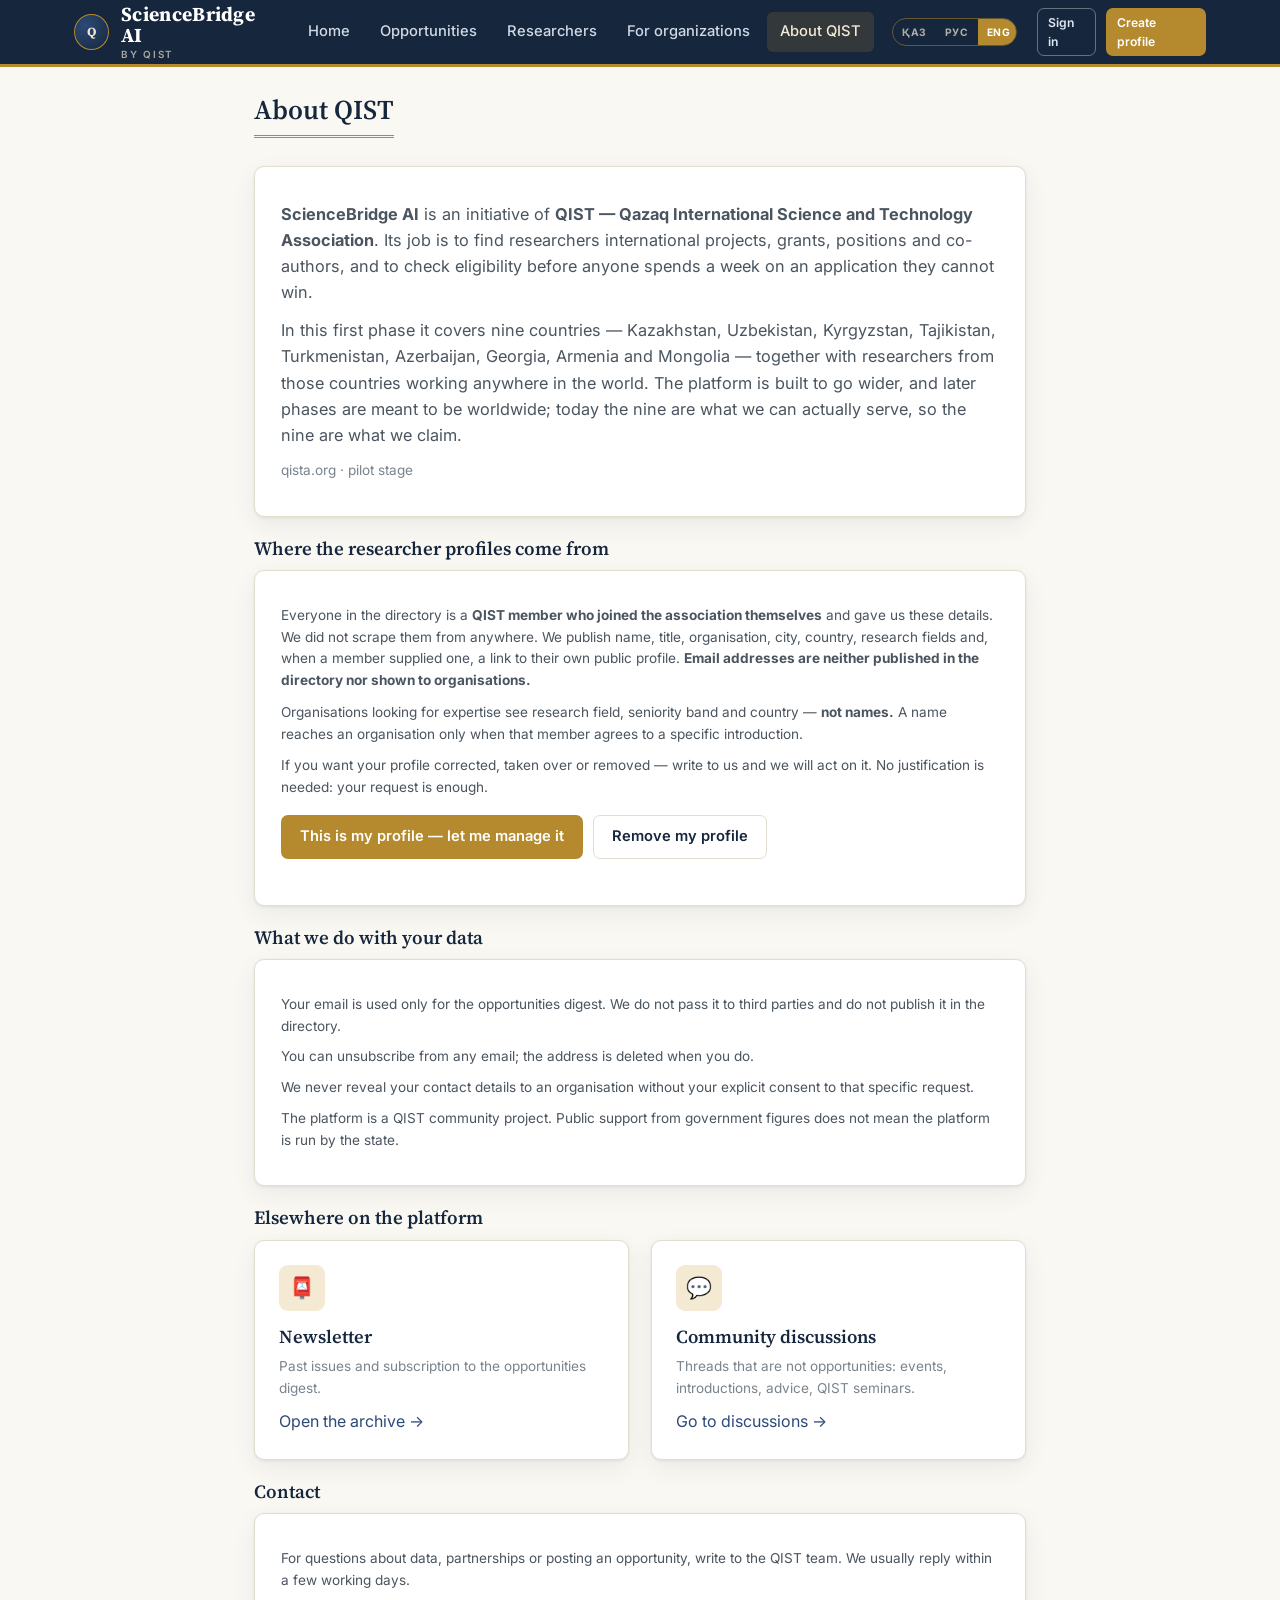
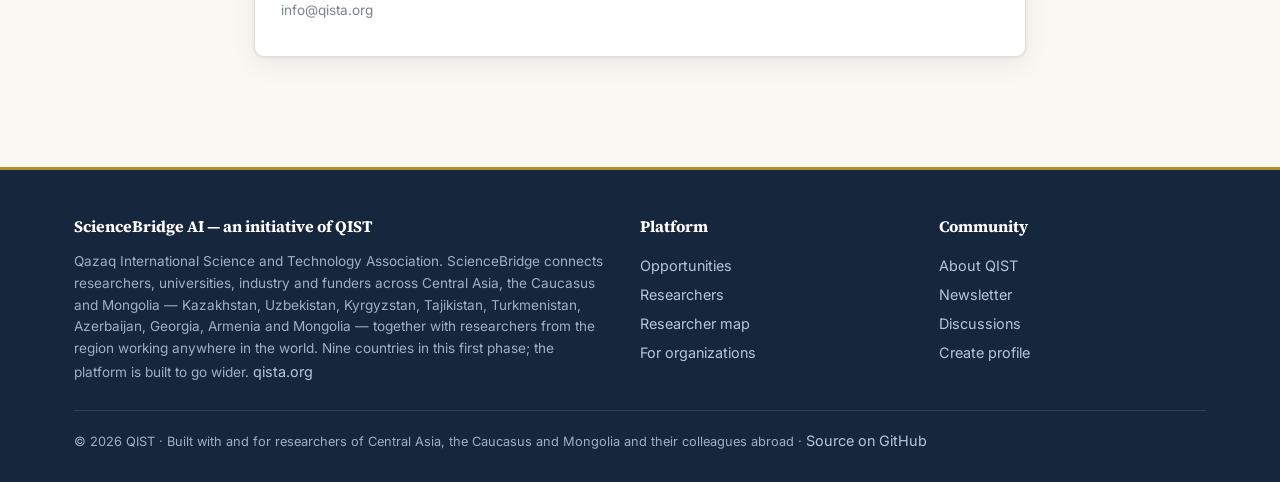
==== commit 918e29a2: "Add files via upload" ====
--- a/about.html
+++ b/about.html
@@ -3,94 +3,67 @@
 <head>
 <meta charset="UTF-8">
 <meta name="viewport" content="width=device-width, initial-scale=1.0">
-<title>About QIST — ScienceBridge</title>
+<title data-i18n-title="about.h2">About QIST — ScienceBridge AI by QIST</title>
 <meta name="description" content="Who is behind ScienceBridge, where the researcher profiles came from, how to manage your data and how to remove your profile.">
 <link rel="icon" href="data:image/svg+xml,<svg xmlns='http://www.w3.org/2000/svg' viewBox='0 0 100 100'><circle cx='50' cy='50' r='46' fill='%2316263d' stroke='%23b58a2e' stroke-width='6'/><text x='50' y='66' font-size='48' text-anchor='middle' fill='%23f4e9d2' font-family='Georgia'>Q</text></svg>">
 <link rel="preconnect" href="https://fonts.googleapis.com">
 <link href="https://fonts.googleapis.com/css2?family=Source+Serif+4:ital,wght@0,400;0,600;0,700;1,400&family=Inter:wght@400;500;600;700&display=swap" rel="stylesheet">
-<link rel="stylesheet" href="assets/css/style.css?v=2026-09-19c">
+<link rel="stylesheet" href="assets/css/style.css?v=2026-09-20a">
 </head>
 <body>
 <header class="site-header" id="site-header"></header>
 
 <div class="container" style="padding-top:26px;padding-bottom:50px;max-width:820px">
 
-  <div class="section-head"><h2 class="rule">About QIST</h2></div>
+  <div class="section-head"><h2 class="rule" data-i18n="about.h2"></h2></div>
 
   <div class="card pad-lg" style="text-align:left;margin-bottom:20px">
-    <p style="font-size:1.02rem;color:var(--ink-soft)">
-      <b>ScienceBridge AI</b> is an initiative of <b>QIST — Qazaq International Science and
-      Technology Association</b>. Its job is to find researchers international projects, grants,
-      positions and co-authors, and to check eligibility before anyone spends a week on an
-      application they cannot win.
-      <br><br>
-      In this first phase it covers nine countries — Kazakhstan, Uzbekistan, Kyrgyzstan,
-      Tajikistan, Turkmenistan, Azerbaijan, Georgia, Armenia and Mongolia — together with
-      researchers from those countries working anywhere in the world. The platform is built to
-      go wider, and later phases are meant to be worldwide; today the nine are what we can
-      actually serve, so the nine are what we claim.
-    </p>
-    <p class="small muted" style="margin-top:12px">qista.org · pilot stage</p>
+    <p style="font-size:1.02rem;color:var(--ink-soft)" data-i18n-html="about.intro"></p>
+    <p style="font-size:1.02rem;color:var(--ink-soft);margin-top:12px" data-i18n="about.phase"></p>
+    <p class="small muted" style="margin-top:12px" data-i18n="about.stage"></p>
   </div>
 
-  <h3 id="data" style="margin-bottom:10px">Where the researcher profiles come from</h3>
+  <h3 id="data" style="margin-bottom:10px" data-i18n="about.data.h"></h3>
   <div class="card pad-lg" style="text-align:left;margin-bottom:20px">
-    <p class="small" style="color:var(--ink-soft)">
-      Everyone in the directory is a <b>QIST member who joined the association themselves</b> and
-      gave us these details. We did not scrape them from anywhere. We publish name, title,
-      organisation, city, country, research fields and, when a member supplied one, a link to
-      their own public profile.
-      <b>Email addresses are neither published in the directory nor shown to organisations.</b>
-    </p>
-    <p class="small" style="color:var(--ink-soft);margin-top:10px">
-      Organisations looking for expertise see research field, seniority band and country —
-      <b>not names.</b> A name reaches an organisation only when that member agrees to a specific
-      introduction.
-    </p>
-    <p class="small" style="color:var(--ink-soft);margin-top:10px">
-      If you found yourself in the directory and want to correct it, take control of the profile,
-      or have it removed — write to us and we will act on it. No justification is needed:
-      your request is enough.
-    </p>
+    <p class="small" style="color:var(--ink-soft)" data-i18n-html="about.data.p1"></p>
+    <p class="small" style="color:var(--ink-soft);margin-top:10px" data-i18n-html="about.data.p2"></p>
+    <p class="small" style="color:var(--ink-soft);margin-top:10px" data-i18n="about.data.p3"></p>
     <div style="display:flex;gap:10px;flex-wrap:wrap;margin-top:16px">
-      <a class="btn btn-primary" id="claim-link" href="#">This is my profile — let me manage it</a>
-      <a class="btn btn-outline" id="remove-link" href="#">Remove my profile</a>
+      <a class="btn btn-primary" id="claim-link" href="#" data-i18n="about.claim"></a>
+      <a class="btn btn-outline" id="remove-link" href="#" data-i18n="about.remove"></a>
     </div>
     <p class="small muted" id="contact-fallback" style="margin-top:12px"></p>
   </div>
 
-  <h3 style="margin-bottom:10px">What we do with your data</h3>
+  <h3 style="margin-bottom:10px" data-i18n="about.use.h"></h3>
   <div class="card pad-lg" style="text-align:left;margin-bottom:20px">
     <ul class="small" style="color:var(--ink-soft);list-style:none;display:flex;flex-direction:column;gap:9px">
-      <li>— Your email is used only for the opportunities digest. We do not pass it to third parties and do not publish it in the directory.</li>
-      <li>— You can unsubscribe from any email; the address is deleted when you do.</li>
-      <li>— We never reveal your contact details to an organisation without your explicit consent to that specific request.</li>
-      <li>— The platform is a QIST community project. Public support from government figures does not mean the platform is run by the state.</li>
+      <li data-i18n="about.use.a"></li>
+      <li data-i18n="about.use.b"></li>
+      <li data-i18n="about.use.c"></li>
+      <li data-i18n="about.use.d"></li>
     </ul>
   </div>
 
-  <h3 style="margin-bottom:10px">Elsewhere on the platform</h3>
+  <h3 style="margin-bottom:10px" data-i18n="about.else.h"></h3>
   <div class="grid grid-2" style="margin-bottom:20px">
     <div class="card feature-card">
       <div class="icon">📮</div>
-      <h3>Newsletter</h3>
-      <p class="small muted">Past issues and subscription to the opportunities digest.</p>
-      <p style="margin-top:10px"><a href="newsletter.html">Open the archive →</a></p>
+      <h3 data-i18n="foot.newsletter"></h3>
+      <p class="small muted" data-i18n="about.else.news"></p>
+      <p style="margin-top:10px"><a href="newsletter.html" data-i18n="about.else.newslink"></a></p>
     </div>
     <div class="card feature-card">
       <div class="icon">💬</div>
-      <h3>Community discussions</h3>
-      <p class="small muted">Threads that are not opportunities: introductions, advice, QIST seminars.</p>
-      <p style="margin-top:10px"><a href="channels.html">Go to discussions →</a></p>
+      <h3 data-i18n="about.else.disc.h"></h3>
+      <p class="small muted" data-i18n="about.else.disc"></p>
+      <p style="margin-top:10px"><a href="channels.html" data-i18n="about.else.disclink"></a></p>
     </div>
   </div>
 
-  <h3 style="margin-bottom:10px">Contact</h3>
+  <h3 style="margin-bottom:10px" data-i18n="about.contact.h"></h3>
   <div class="card pad-lg" style="text-align:left">
-    <p class="small" style="color:var(--ink-soft)">
-      For questions about data, partnerships or posting an opportunity, write to the QIST team.
-      We usually reply within a few working days.
-    </p>
+    <p class="small" style="color:var(--ink-soft)" data-i18n="about.contact.p"></p>
     <p class="small muted" style="margin-top:8px" id="contact-line"></p>
   </div>
 
@@ -98,7 +71,8 @@
 
 <footer class="site-footer" id="site-footer"></footer>
 
-<script src="assets/js/app.js?v=2026-09-19c"></script>
+<script src="assets/js/i18n.js?v=2026-09-20a"></script>
+<script src="assets/js/app.js?v=2026-09-20a"></script>
 <script>
 (async () => {
   await QIST.boot('about.html');
@@ -111,7 +85,7 @@
   const line = document.getElementById('contact-line');
 
   if (mail) {
-    claim.href  = `mailto:${mail}?subject=${encodeURIComponent('This is my profile in the ScienceBridge directory')}&body=${encodeURIComponent('Hello,\n\nMy name in the directory: \nProfile link: \n\nI would like to manage this profile.')}`;
+    claim.href  = `mailto:${mail}?subject=${encodeURIComponent('My profile in the ScienceBridge AI directory')}&body=${encodeURIComponent('Hello,\n\nMy name in the directory: \nProfile link: \n\nI would like to manage this profile.')}`;
     remove.href = `mailto:${mail}?subject=${encodeURIComponent('Please remove my profile from the ScienceBridge directory')}&body=${encodeURIComponent('Hello,\n\nMy name in the directory: \nProfile link: \n\nPlease delete my data.')}`;
     line.textContent = mail;
   } else {
--- a/assets/css/style.css
+++ b/assets/css/style.css
@@ -716,3 +716,62 @@
   .depth-row { grid-template-columns: 1fr auto; }
   .depth-bar { grid-column: 1 / -1; }
 }
+
+/* ================= language switcher =================
+   Three codes in the header. Small, always visible, current one marked — a reader who cannot
+   read the interface must be able to find this without reading the interface. */
+.lang-switch { display: inline-flex; border: 1px solid rgba(181,138,46,.5); border-radius: 999px; overflow: hidden; margin-right: 10px; }
+.lang-opt {
+  font: inherit; font-family: var(--sans); font-size: .64rem; font-weight: 700; letter-spacing: .06em;
+  padding: 5px 9px; border: 0; background: transparent; color: rgba(244,233,210,.7); cursor: pointer;
+}
+.lang-opt:hover { color: var(--gold-soft); background: rgba(181,138,46,.16); }
+.lang-opt.is-on { background: var(--gold); color: #fff; }
+@media (max-width: 720px) {
+  .lang-switch { margin-right: 6px; }
+  .lang-opt { padding: 4px 7px; font-size: .6rem; }
+}
+
+/* The language switcher adds a third block to the header bar. At phone width the brand, the
+   burger, the switcher and two buttons no longer fit on one 390px line, and the header was
+   pushing the whole page 137px wider. The header is allowed to wrap, and the sign-in pair
+   drops to its own line under the brand. */
+@media (max-width: 720px) {
+  .site-header .container { flex-wrap: wrap; height: auto; padding-top: 10px; padding-bottom: 10px; gap: 10px 14px; }
+  .nav-toggle { order: 2; margin-left: auto; }
+  .lang-switch { order: 3; margin-right: 0; }
+  .nav-auth { order: 4; flex-basis: 100%; justify-content: flex-start; flex-wrap: wrap; gap: 8px; }
+  .nav-auth .lang-switch { order: -1; }
+  .main-nav { order: 5; }
+}
+
+/* Russian and Kazakh menu labels are longer than the English ones, and at laptop widths the
+   nav was wrapping inside a word. The bar gets a minimum height instead of a fixed one, the
+   gaps tighten, and each item refuses to break mid-label. */
+.site-header .container { height: auto; min-height: 64px; gap: 18px; }
+.main-nav a { white-space: nowrap; }
+@media (max-width: 1100px) and (min-width: 721px) {
+  .site-header .container { gap: 12px; }
+  .main-nav { gap: 2px; }
+  .main-nav a { padding-left: 9px; padding-right: 9px; font-size: .82rem; }
+  .lang-opt { padding: 5px 7px; }
+}
+/* The caveat lines sat flush against the card edge because they inherit the row padding
+   rather than the block's. */
+.match-caveat { padding-left: 15px; padding-right: 15px; padding-bottom: 12px; }
+
+/* Between 721 and 1000px the full menu, the language switcher and the two buttons no longer
+   fit on one line once the labels are Russian or Kazakh, and the header pushed the page
+   150px sideways. The burger now takes over at 1000px instead of 720px — the same collapse
+   that already worked, just triggered before the overflow rather than after it. */
+@media (max-width: 1000px) {
+  .main-nav {
+    display: none; position: absolute; top: 64px; left: 0; right: 0;
+    background: var(--navy); flex-direction: column; padding: 12px 20px 18px; gap: 2px;
+    border-bottom: 3px solid var(--gold); z-index: 20;
+  }
+  .main-nav.open { display: flex; }
+  .main-nav a { white-space: normal; }
+  .nav-toggle { display: block; margin-left: auto; }
+  .nav-auth .btn { padding: 6px 12px; font-size: .8rem; }
+}
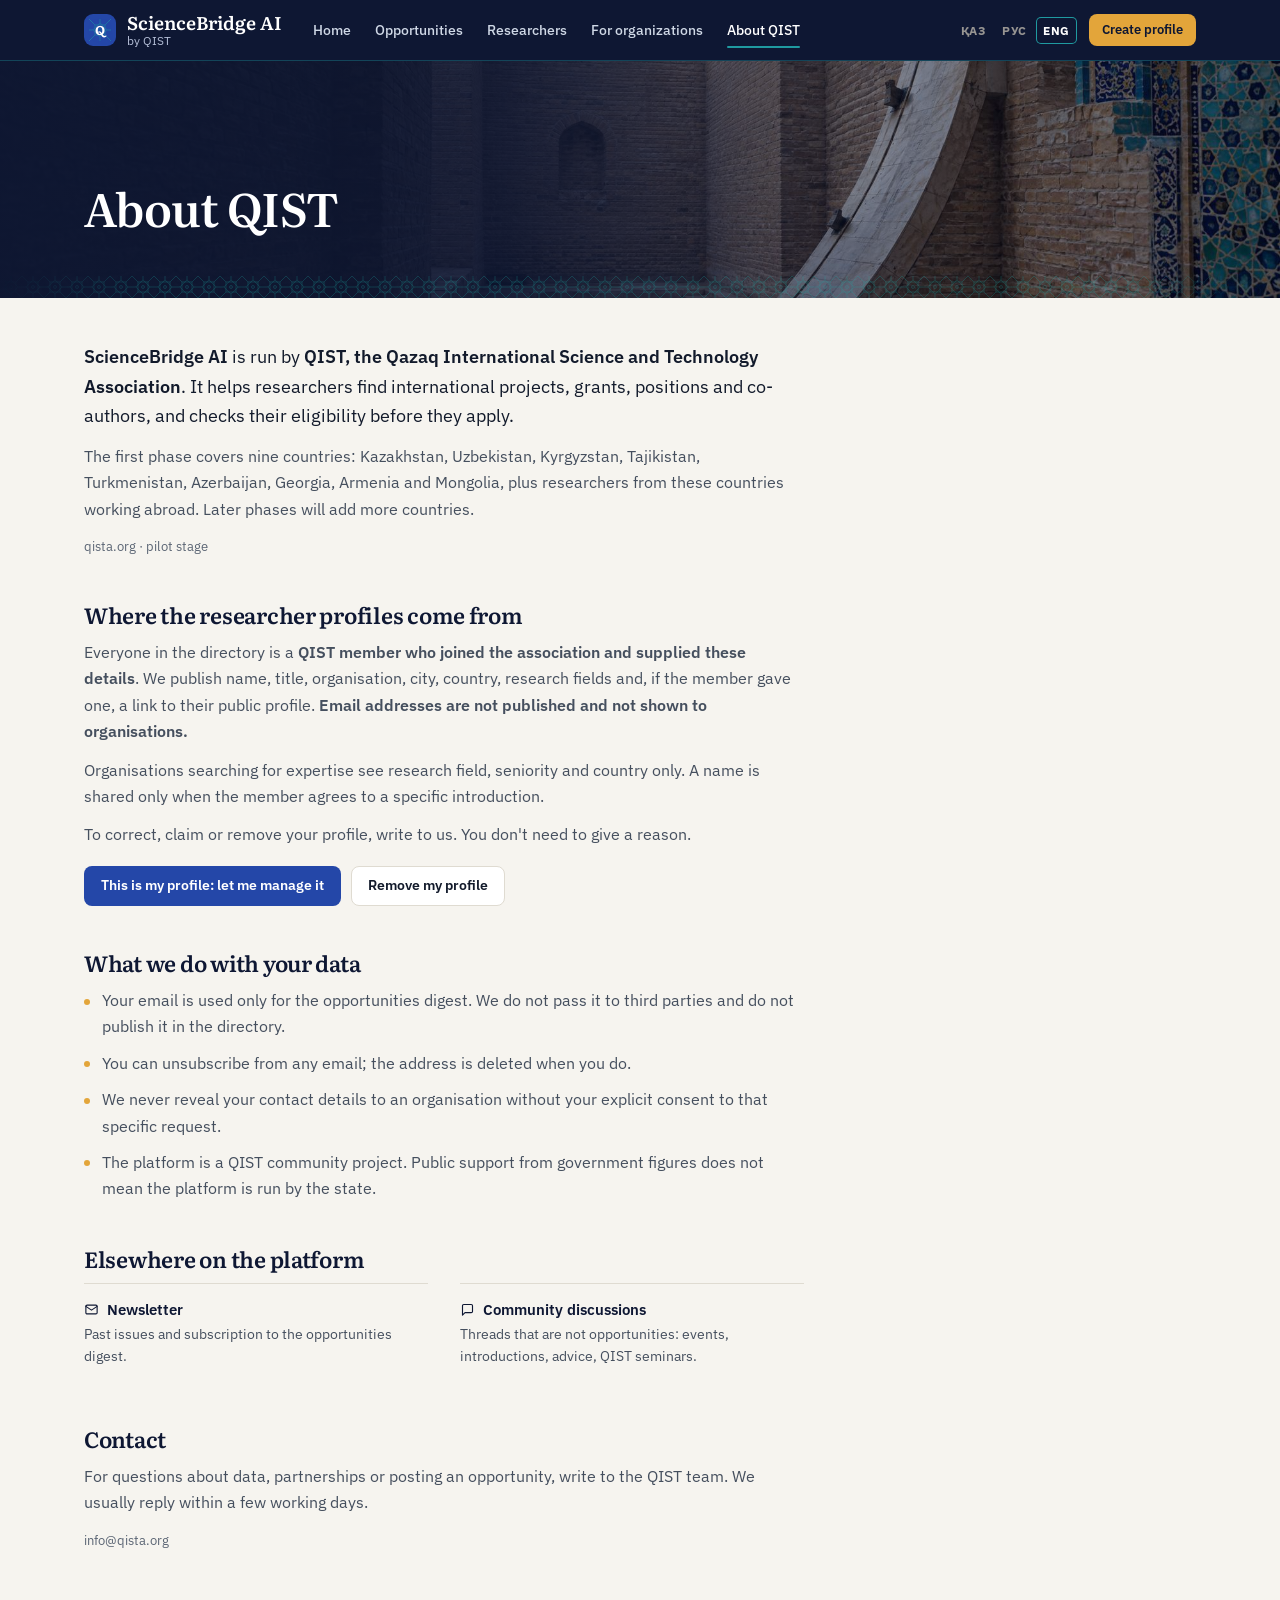
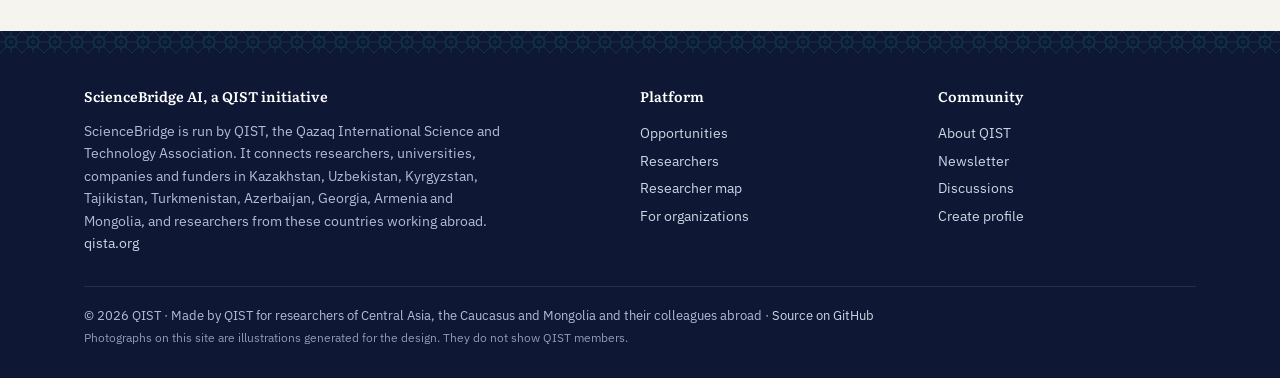
==== commit a481c4ef: "feat: redesign visual system, home, opportunities and directory Registan palette, Literata + IBM Ple" ====
--- a/about.html
+++ b/about.html
@@ -3,76 +3,68 @@
 <head>
 <meta charset="UTF-8">
 <meta name="viewport" content="width=device-width, initial-scale=1.0">
-<title data-i18n-title="about.h2">About QIST — ScienceBridge AI by QIST</title>
+<title data-i18n-title="about.h2">About QIST · ScienceBridge AI</title>
 <meta name="description" content="Who is behind ScienceBridge, where the researcher profiles came from, how to manage your data and how to remove your profile.">
-<link rel="icon" href="data:image/svg+xml,<svg xmlns='http://www.w3.org/2000/svg' viewBox='0 0 100 100'><circle cx='50' cy='50' r='46' fill='%2316263d' stroke='%23b58a2e' stroke-width='6'/><text x='50' y='66' font-size='48' text-anchor='middle' fill='%23f4e9d2' font-family='Georgia'>Q</text></svg>">
+<link rel="icon" href="data:image/svg+xml,<svg xmlns='http://www.w3.org/2000/svg' viewBox='0 0 100 100'><rect width='100' height='100' rx='26' fill='%232447a8'/><text x='50' y='69' font-size='56' font-weight='700' text-anchor='middle' fill='%23ffffff' font-family='Georgia, serif'>Q</text></svg>">
 <link rel="preconnect" href="https://fonts.googleapis.com">
-<link href="https://fonts.googleapis.com/css2?family=Source+Serif+4:ital,wght@0,400;0,600;0,700;1,400&family=Inter:wght@400;500;600;700&display=swap" rel="stylesheet">
-<link rel="stylesheet" href="assets/css/style.css?v=2026-09-20a">
+<link rel="preconnect" href="https://fonts.gstatic.com" crossorigin>
+<link href="https://fonts.googleapis.com/css2?family=Literata:opsz,wght@7..72,500;7..72,600;7..72,700&family=IBM+Plex+Sans:wght@400;500;600;700&display=swap" rel="stylesheet">
+<link rel="stylesheet" href="assets/css/style.css?v=2026-09-28c">
 </head>
 <body>
 <header class="site-header" id="site-header"></header>
 
-<div class="container" style="padding-top:26px;padding-bottom:50px;max-width:820px">
+<section class="banner girih-edge tall" style="background-image:url('assets/img/ulugh-beg.jpg')">
+  <div class="container"><div><h1 data-i18n="about.h2"></h1></div></div>
+</section>
 
-  <div class="section-head"><h2 class="rule" data-i18n="about.h2"></h2></div>
+<div class="container">
 
-  <div class="card pad-lg" style="text-align:left;margin-bottom:20px">
-    <p style="font-size:1.02rem;color:var(--ink-soft)" data-i18n-html="about.intro"></p>
-    <p style="font-size:1.02rem;color:var(--ink-soft);margin-top:12px" data-i18n="about.phase"></p>
-    <p class="small muted" style="margin-top:12px" data-i18n="about.stage"></p>
-  </div>
+  <article class="prose">
+    <p class="intro" data-i18n-html="about.intro"></p>
+    <p data-i18n="about.phase"></p>
+    <p class="meta" data-i18n="about.stage"></p>
 
-  <h3 id="data" style="margin-bottom:10px" data-i18n="about.data.h"></h3>
-  <div class="card pad-lg" style="text-align:left;margin-bottom:20px">
-    <p class="small" style="color:var(--ink-soft)" data-i18n-html="about.data.p1"></p>
-    <p class="small" style="color:var(--ink-soft);margin-top:10px" data-i18n-html="about.data.p2"></p>
-    <p class="small" style="color:var(--ink-soft);margin-top:10px" data-i18n="about.data.p3"></p>
-    <div style="display:flex;gap:10px;flex-wrap:wrap;margin-top:16px">
+    <h2 id="data" data-i18n="about.data.h"></h2>
+    <p data-i18n-html="about.data.p1"></p>
+    <p data-i18n-html="about.data.p2"></p>
+    <p data-i18n="about.data.p3"></p>
+    <div class="actions">
       <a class="btn btn-primary" id="claim-link" href="#" data-i18n="about.claim"></a>
       <a class="btn btn-outline" id="remove-link" href="#" data-i18n="about.remove"></a>
     </div>
-    <p class="small muted" id="contact-fallback" style="margin-top:12px"></p>
-  </div>
+    <p class="meta" id="contact-fallback"></p>
 
-  <h3 style="margin-bottom:10px" data-i18n="about.use.h"></h3>
-  <div class="card pad-lg" style="text-align:left;margin-bottom:20px">
-    <ul class="small" style="color:var(--ink-soft);list-style:none;display:flex;flex-direction:column;gap:9px">
+    <h2 data-i18n="about.use.h"></h2>
+    <ul>
       <li data-i18n="about.use.a"></li>
       <li data-i18n="about.use.b"></li>
       <li data-i18n="about.use.c"></li>
       <li data-i18n="about.use.d"></li>
     </ul>
-  </div>
 
-  <h3 style="margin-bottom:10px" data-i18n="about.else.h"></h3>
-  <div class="grid grid-2" style="margin-bottom:20px">
-    <div class="card feature-card">
-      <div class="icon">📮</div>
-      <h3 data-i18n="foot.newsletter"></h3>
-      <p class="small muted" data-i18n="about.else.news"></p>
-      <p style="margin-top:10px"><a href="newsletter.html" data-i18n="about.else.newslink"></a></p>
+    <h2 data-i18n="about.else.h"></h2>
+    <div class="link-list">
+      <a href="newsletter.html">
+        <b><svg class="ico" viewBox="0 0 24 24" aria-hidden="true"><rect x="3" y="5" width="18" height="14" rx="2"/><path d="m3 7 9 6 9-6"/></svg><span data-i18n="foot.newsletter"></span></b>
+        <span data-i18n="about.else.news"></span>
+      </a>
+      <a href="channels.html">
+        <b><svg class="ico" viewBox="0 0 24 24" aria-hidden="true"><path d="M20 15a2 2 0 0 1-2 2H8l-4 4V6a2 2 0 0 1 2-2h12a2 2 0 0 1 2 2z"/></svg><span data-i18n="about.else.disc.h"></span></b>
+        <span data-i18n="about.else.disc"></span>
+      </a>
     </div>
-    <div class="card feature-card">
-      <div class="icon">💬</div>
-      <h3 data-i18n="about.else.disc.h"></h3>
-      <p class="small muted" data-i18n="about.else.disc"></p>
-      <p style="margin-top:10px"><a href="channels.html" data-i18n="about.else.disclink"></a></p>
-    </div>
-  </div>
 
-  <h3 style="margin-bottom:10px" data-i18n="about.contact.h"></h3>
-  <div class="card pad-lg" style="text-align:left">
-    <p class="small" style="color:var(--ink-soft)" data-i18n="about.contact.p"></p>
-    <p class="small muted" style="margin-top:8px" id="contact-line"></p>
-  </div>
-
+    <h2 data-i18n="about.contact.h"></h2>
+    <p data-i18n="about.contact.p"></p>
+    <p class="meta" id="contact-line"></p>
+  </article>
 </div>
 
 <footer class="site-footer" id="site-footer"></footer>
 
-<script src="assets/js/i18n.js?v=2026-09-20a"></script>
-<script src="assets/js/app.js?v=2026-09-20a"></script>
+<script src="assets/js/i18n.js?v=2026-09-28c"></script>
+<script src="assets/js/app.js?v=2026-09-28c"></script>
 <script>
 (async () => {
   await QIST.boot('about.html');
--- a/assets/css/style.css
+++ b/assets/css/style.css
@@ -1,485 +1,843 @@
 /* ============================================================
-   QIST Platform — academic design system
-   Palette: deep navy / ivory paper / muted gold
+   ScienceBridge AI by QIST — design system, "Registan"
+   The palette is taken from Timurid tilework in Samarkand: lapis, turquoise and saffron on
+   plaster white, with a lapis night for dark surfaces. It places the site in the region it
+   serves, and it is the heritage the product stands on: Ulugh Beg's observatory, al-Farabi,
+   al-Khwarizmi. Literata for titles: a book face whose Cyrillic was drawn, not derived.
+   IBM Plex Sans for everything the reader operates. Both cover the Kazakh letters
+   (ә ғ қ ң ө ұ ү һ і). Figures are tabular, so dates and counts line up in columns.
+
+   Rules this file follows, so the next change can follow them too:
+   - Lapis carries action on light surfaces (white on lapis, 7.6:1). Saffron carries action
+     on night surfaces (night on saffron, 8:1). Turquoise marks state: the current section,
+     focus, the girih ornament. White text on the old gold was 3.2:1.
+   - Photographs sit under a night gradient wherever text runs over them.
+   - The girih band (assets/img/girih.svg) appears only at the edge of night surfaces.
+   - Lists are rows with dividers. A white panel means "a thing you fill in or act on".
    ============================================================ */
 :root {
-  --navy: #16263d;
-  --navy-2: #1f3557;
-  --navy-3: #2c4a77;
-  --ink: #22292f;
-  --ink-soft: #4b555f;
-  --ink-faint: #7a848d;
-  --paper: #faf8f3;
-  --paper-2: #f2eee5;
-  --card: #ffffff;
-  --line: #e3ddd0;
-  --gold: #b58a2e;
-  --gold-soft: #f4e9d2;
-  --teal: #2e6e62;
-  --red: #a33a3a;
-  --radius: 10px;
-  --shadow: 0 1px 3px rgba(22, 38, 61, .08), 0 8px 24px rgba(22, 38, 61, .07);
-  --shadow-lg: 0 4px 12px rgba(22, 38, 61, .12), 0 16px 48px rgba(22, 38, 61, .14);
-  --serif: "Source Serif 4", Georgia, "Times New Roman", serif;
-  --sans: "Inter", -apple-system, BlinkMacSystemFont, "Segoe UI", sans-serif;
-}
-
+  --night: #0e1733;
+  --night-2: #16224a;
+  --lapis: #2447a8;
+  --lapis-2: #1b3988;
+  --turq: #1f9aa0;
+  --turq-ink: #0f6d73;
+  --turq-soft: #dff0f0;
+  --saffron: #e3a53a;
+  --saffron-hi: #edb652;
+  --saffron-ink: #87570a;
+  --saffron-soft: #faeed6;
+
+  --ink: #121a2b;
+  --ink-2: #454f5e;
+  --ink-3: #5b6574;
+  --paper: #f6f4ef;
+  --paper-2: #ece9e1;
+  --surface: #ffffff;
+  --line: #dfdbd1;
+  --line-2: #e9e6de;
+  --ok: #0f7b62;   --ok-bg: #dff1ea;
+  --bad: #b3322f;  --bad-bg: #fbe7e6;
+  --unk: #5b6574;  --unk-bg: #ebe9e3;
+  --on-navy: #e6ebf7;
+  --on-navy-2: #b3bdd6;
+
+  /* names the rest of the stylesheet and the pages' inline styles use */
+  --navy: var(--night);
+  --navy-2: var(--night-2);
+  --navy-3: var(--lapis);
+  --gold: var(--saffron);
+  --gold-hi: var(--saffron-hi);
+  --gold-ink: var(--saffron-ink);
+  --gold-soft: var(--saffron-soft);
+  --card: var(--surface);
+  --ink-soft: var(--ink-2);
+  --ink-faint: var(--ink-3);
+  --teal: var(--ok);
+  --red: var(--bad);
+
+  --radius: 12px;
+  --radius-sm: 8px;
+  --shadow-float: 0 12px 34px rgba(14, 23, 51, .18), 0 2px 6px rgba(14, 23, 51, .08);
+  --serif: "Literata", Georgia, "Times New Roman", serif;
+  --sans: "IBM Plex Sans", -apple-system, BlinkMacSystemFont, "Segoe UI", sans-serif;
+}
+
+/* ---------- base ---------- */
 * { box-sizing: border-box; margin: 0; padding: 0; }
-html { scroll-behavior: smooth; }
+/* Short pages end in the footer's navy rather than a strip of paper under it. */
+html { background: var(--navy); scroll-behavior: smooth; }
 body {
-  font-family: var(--sans);
-  color: var(--ink);
-  background: var(--paper);
-  line-height: 1.6;
-  font-size: 16px;
-  -webkit-font-smoothing: antialiased;
-}
-h1, h2, h3, .serif { font-family: var(--serif); color: var(--navy); font-weight: 600; line-height: 1.25; }
+  font-family: var(--sans); font-size: .9375rem; line-height: 1.55; color: var(--ink);
+  background: var(--paper); -webkit-font-smoothing: antialiased; font-variant-numeric: tabular-nums;
+}
+h1, h2, .serif { font-family: var(--serif); color: var(--navy); font-weight: 600; line-height: 1.15; letter-spacing: -.012em; font-optical-sizing: auto; }
+h3, h4 { font-family: var(--sans); color: var(--navy); font-weight: 600; line-height: 1.35; }
 a { color: var(--navy-3); text-decoration: none; }
-a:hover { color: var(--gold); }
+a:hover { color: var(--navy); text-decoration: underline; text-underline-offset: 3px; }
 img { max-width: 100%; }
-.container { max-width: 1180px; margin: 0 auto; padding: 0 24px; }
-.muted { color: var(--ink-faint); }
-.small { font-size: .85rem; }
-
-/* ---------- Header ---------- */
+b, strong { font-weight: 600; }
+code { font-size: .85em; background: var(--paper-2); padding: 1px 5px; border-radius: 4px; }
+.num { font-variant-numeric: tabular-nums; }
+.muted { color: var(--ink-3); }
+.small { font-size: .8125rem; }
+.sr-only { position: absolute; width: 1px; height: 1px; padding: 0; margin: -1px; overflow: hidden; clip: rect(0, 0, 0, 0); white-space: nowrap; border: 0; }
+[hidden] { display: none !important; }
+
+a:focus-visible, button:focus-visible, .btn:focus-visible, summary:focus-visible,
+input:focus-visible, select:focus-visible, textarea:focus-visible, [tabindex]:focus-visible {
+  outline: 2px solid var(--turq); outline-offset: 2px;
+}
+
+/* ---------- layout ---------- */
+.container { max-width: 1160px; margin: 0 auto; padding: 0 24px; }
+.section { padding: 64px 0; }
+.section + .section { padding-top: 0; }
+
+.page-head { padding: 44px 0 24px; display: flex; align-items: flex-end; justify-content: space-between; gap: 16px 24px; flex-wrap: wrap; }
+.page-head h1 { font-size: 2.25rem; }
+.page-head .lede { margin-top: 10px; max-width: 62ch; color: var(--ink-2); font-size: 1rem; }
+.page-head .aside { font-size: .875rem; color: var(--ink-2); font-variant-numeric: tabular-nums; padding-bottom: 4px; }
+.page-head .aside b { color: var(--navy); }
+
+.sec-head { display: grid; grid-template-columns: minmax(0, 1fr) auto; align-items: baseline; gap: 8px 16px; margin-bottom: 20px; }
+.sec-head h2 { font-size: 1.6rem; }
+.sec-head .lede { grid-column: 1 / -1; max-width: 62ch; color: var(--ink-2); font-size: .9375rem; }
+.sec-head > a { font-weight: 600; font-size: .875rem; white-space: nowrap; }
+
+/* Legacy heading wrapper still used by the curator, admin and matching screens. */
+.section-head { display: flex; align-items: baseline; justify-content: space-between; gap: 16px; margin-bottom: 24px; flex-wrap: wrap; }
+.section-head h2 { font-size: 1.75rem; }
+
+.grid { display: grid; gap: 20px; }
+.grid-2 { grid-template-columns: repeat(2, minmax(0, 1fr)); }
+.grid-3 { grid-template-columns: repeat(3, minmax(0, 1fr)); }
+
+.panel, .card { background: var(--surface); border: 1px solid var(--line); border-radius: var(--radius); padding: 24px; }
+.pad-lg { padding: 32px; }
+.card h3 { font-size: 1.0625rem; margin-bottom: 8px; }
+
+/* A heading column on the left, the thing to fill in on the right. */
+.split { display: grid; grid-template-columns: minmax(0, 1fr) minmax(0, 1.9fr); gap: 48px; align-items: start; }
+.split-intro { position: sticky; top: 84px; }
+.split-intro h2 { font-size: 1.5rem; margin-bottom: 10px; }
+.split-intro p { color: var(--ink-2); }
+.split-intro .note, .note-line { margin-top: 16px; font-size: .8125rem; color: var(--ink-3); padding-left: 12px; border-left: 2px solid var(--gold); }
+
+/* ---------- header ---------- */
+/* One line at every width. Brand and actions never shrink; the menu collapses into the
+   burger before it would overflow (see the 1000px block at the end). */
 .site-header {
-  background: var(--navy);
-  color: #fff;
-  position: sticky; top: 0; z-index: 1000;
-  border-bottom: 3px solid var(--gold);
-}
-.site-header .container { display: flex; align-items: center; gap: 28px; height: 64px; }
-.brand { display: flex; align-items: center; gap: 12px; color: #fff; font-family: var(--serif); font-size: 1.35rem; font-weight: 700; letter-spacing: .5px; }
-.brand:hover { color: var(--gold-soft); }
+  background: var(--navy); color: #fff; position: sticky; top: 0; z-index: 1000;
+  border-bottom: 1px solid rgba(31,154,160,.35);
+}
+.site-header .container { display: flex; align-items: center; gap: 20px; min-height: 60px; position: relative; }
+.brand { display: flex; align-items: center; gap: 11px; flex: none; white-space: nowrap; color: #fff; }
+.brand:hover { color: #fff; text-decoration: none; }
 .brand .seal {
-  width: 36px; height: 36px; border-radius: 50%;
-  border: 1.5px solid var(--gold);
-  display: grid; place-items: center;
-  font-size: .78rem; font-weight: 700; color: var(--gold-soft);
-  background: radial-gradient(circle at 30% 30%, var(--navy-3), var(--navy));
-  letter-spacing: 0;
-}
-.main-nav { display: flex; gap: 4px; flex: 1; }
+  width: 32px; height: 32px; border-radius: 9px; border: 0; display: grid; place-items: center;
+  background: url(../img/girih.svg) center / 22px no-repeat, var(--lapis);
+  font: 700 .8rem var(--serif); color: #fff; text-shadow: 0 0 6px var(--lapis);
+}
+.brand-lockup { display: flex; flex-direction: column; line-height: 1.05; }
+.brand-name { font-family: var(--serif); font-size: 1.15rem; font-weight: 600; }
+.brand-by { font-size: .72rem; color: var(--on-navy-2); margin-top: 2px; }
+.brand:hover .brand-by { color: var(--turq); }
+
+.main-nav { display: flex; gap: 2px; flex: 1; min-width: 0; }
 .main-nav a {
-  color: #cfd8e6; padding: 8px 13px; border-radius: 6px;
-  font-size: .92rem; font-weight: 500;
-}
-.main-nav a:hover { color: #fff; background: rgba(255,255,255,.08); }
-.main-nav a.active { color: var(--gold-soft); background: rgba(181,138,46,.18); }
-.nav-auth { display: flex; align-items: center; gap: 10px; }
-.nav-toggle { display: none; background: none; border: 0; color: #fff; font-size: 1.5rem; cursor: pointer; }
-
-/* ---------- Buttons ---------- */
+  position: relative; color: #cfd8e6; padding: 8px 11px; border-radius: 6px;
+  font-size: .9rem; font-weight: 500; white-space: nowrap;
+}
+.main-nav a:hover { color: #fff; background: rgba(255,255,255,.06); text-decoration: none; }
+/* The current section is marked by a gold rule under the label. */
+.main-nav a.active { color: #fff; }
+.main-nav a.active::after {
+  content: ""; position: absolute; left: 11px; right: 11px; bottom: 1px;
+  height: 2px; border-radius: 2px; background: var(--turq);
+}
+.main-nav .nav-create { display: none; }
+.nav-auth { display: flex; align-items: center; gap: 12px; flex: none; }
+.nav-auth .btn { white-space: nowrap; }
+.nav-toggle {
+  display: none; width: 38px; height: 38px; place-items: center; flex: none;
+  background: none; border: 1px solid rgba(255,255,255,.18); border-radius: 7px; color: #fff; cursor: pointer;
+}
+.nav-toggle svg { width: 18px; height: 18px; stroke: currentColor; stroke-width: 2; fill: none; stroke-linecap: round; }
+.nav-toggle:hover { border-color: var(--gold); }
+
+/* Three codes, always visible, current one marked: a reader who cannot read the interface
+   must be able to find this without reading the interface. */
+.lang-switch { display: inline-flex; gap: 2px; }
+.lang-opt {
+  font: 700 .72rem var(--sans); letter-spacing: .06em; padding: 6px 7px; border: 0; border-radius: 5px;
+  background: transparent; color: rgba(244,233,210,.6); cursor: pointer;
+}
+.lang-opt:hover { color: #fff; background: rgba(255,255,255,.06); }
+.lang-opt.is-on { color: #fff; box-shadow: inset 0 0 0 1px var(--turq); }
+
+/* ---------- buttons ---------- */
 .btn {
-  display: inline-flex; align-items: center; gap: 8px;
-  padding: 9px 18px; border-radius: 7px; border: 1px solid transparent;
-  font-family: var(--sans); font-size: .92rem; font-weight: 600;
-  cursor: pointer; transition: all .15s ease; text-decoration: none;
-}
-.btn-primary { background: var(--gold); color: #fff; }
-.btn-primary:hover { background: #9c7524; color: #fff; }
-.btn-navy { background: var(--navy-2); color: #fff; }
-.btn-navy:hover { background: var(--navy-3); color: #fff; }
-.btn-outline { border-color: var(--line); background: var(--card); color: var(--navy); }
-.btn-outline:hover { border-color: var(--gold); color: var(--gold); }
-.btn-ghost { background: transparent; color: #dfe6f0; border-color: rgba(255,255,255,.35); }
-.btn-ghost:hover { background: rgba(255,255,255,.1); color: #fff; }
-.btn-danger { background: var(--red); color: #fff; }
-.btn-sm { padding: 5px 12px; font-size: .82rem; }
-.btn[disabled] { opacity: .5; cursor: not-allowed; }
-
-/* ---------- Hero ---------- */
+  display: inline-flex; align-items: center; justify-content: center; gap: 8px;
+  min-height: 40px; padding: 0 16px; border-radius: var(--radius-sm); border: 1px solid transparent;
+  font: 600 .875rem/1.2 var(--sans); cursor: pointer; text-decoration: none; white-space: nowrap;
+  transition: background-color .15s ease, border-color .15s ease, color .15s ease;
+}
+.btn:hover { text-decoration: none; }
+.btn-sm { min-height: 32px; padding: 0 12px; font-size: .8125rem; }
+.btn-lg { min-height: 46px; padding: 0 20px; font-size: .9375rem; }
+.btn-primary, .btn-navy { background: var(--lapis); color: #fff; }
+.btn-primary:hover, .btn-navy:hover { background: var(--lapis-2); color: #fff; }
+/* On navy surfaces only. */
+.btn-gold { background: var(--gold); color: var(--navy); }
+.btn-gold:hover { background: var(--gold-hi); color: var(--navy); }
+.btn-outline { background: var(--surface); border-color: var(--line); color: var(--ink); }
+.btn-outline:hover { border-color: var(--navy-3); color: var(--navy); }
+.btn-quiet { background: transparent; color: var(--ink-2); }
+.btn-quiet:hover { background: var(--paper-2); color: var(--navy); }
+.btn-ghost { background: transparent; color: var(--on-navy); border-color: rgba(255,255,255,.3); }
+.btn-ghost:hover { background: rgba(255,255,255,.08); color: #fff; }
+.btn-danger { background: var(--bad); color: #fff; }
+.btn[disabled], .btn[aria-disabled="true"] { opacity: .5; cursor: not-allowed; }
+
+/* ---------- forms ---------- */
+input[type=text], input[type=email], input[type=password], input[type=url], input[type=number], input[type=date], select, textarea {
+  font: .9375rem var(--sans); color: var(--ink); min-height: 40px; padding: 8px 12px;
+  border: 1px solid var(--line); border-radius: var(--radius-sm); background-color: var(--surface);
+  outline: none; transition: border-color .15s, box-shadow .15s; max-width: 100%;
+}
+textarea { width: 100%; resize: vertical; line-height: 1.55; }
+input:focus, select:focus, textarea:focus { border-color: var(--navy-3); box-shadow: 0 0 0 3px rgba(44,74,119,.15); }
+input::placeholder, textarea::placeholder { color: #8a929a; }
+select {
+  padding-right: 32px; appearance: none; -webkit-appearance: none; cursor: pointer; text-overflow: ellipsis;
+  background-image: url("data:image/svg+xml,%3Csvg xmlns='http://www.w3.org/2000/svg' width='12' height='8' viewBox='0 0 12 8'%3E%3Cpath d='M1 1.5l5 5 5-5' fill='none' stroke='%235f6872' stroke-width='1.6'/%3E%3C/svg%3E");
+  background-repeat: no-repeat; background-position: right 12px center;
+}
+label { font-size: .8125rem; font-weight: 600; color: var(--ink); display: block; margin-bottom: 6px; }
+.search-input { min-width: 0; }
+.form-row { margin-bottom: 16px; }
+.form-grid { display: grid; grid-template-columns: 1fr 1fr; gap: 0 16px; }
+.check { display: inline-flex; align-items: center; gap: 8px; font-size: .875rem; color: var(--ink-2); cursor: pointer; font-weight: 500; margin: 0; }
+.check input { width: 16px; height: 16px; accent-color: var(--navy); margin: 0; }
+
+/* Stacked form: label above control, full width. */
+.form { display: flex; flex-direction: column; gap: 16px; }
+.form label { display: flex; flex-direction: column; gap: 6px; margin: 0; min-width: 0; }
+.form label > input, .form label > select, .form label > textarea { width: 100%; font-weight: 400; }
+.form .row-2 { display: grid; grid-template-columns: 1fr 1fr; gap: 16px; }
+.form .row-2 > * { min-width: 0; }
+.form .note { font-size: .8125rem; color: var(--ink-2); line-height: 1.55; background: var(--paper); border-radius: var(--radius-sm); padding: 10px 12px; }
+.form .actions { display: flex; gap: 12px; align-items: center; flex-wrap: wrap; }
+.form .state { font-size: .8125rem; color: var(--ink-2); }
+
+/* A select set inside a sentence: "I'm a [PhD ▾] based in [Kazakhstan ▾]". The profile is
+   stated the way a person would say it, instead of three labelled boxes. */
+.sentence { font-size: 1.0625rem; line-height: 2.1; color: var(--ink); }
+.sentence select {
+  font: 600 1.0625rem var(--sans); color: var(--navy); min-height: 0; height: auto;
+  padding: 0 22px 1px 2px; border: 0; border-bottom: 1.5px solid var(--navy-3); border-radius: 0;
+  background-color: transparent; background-position: right 4px center;
+  background-image: url("data:image/svg+xml,%3Csvg xmlns='http://www.w3.org/2000/svg' width='10' height='6' viewBox='0 0 10 6'%3E%3Cpath d='M1 1l4 4 4-4' fill='none' stroke='%232c4a77' stroke-width='1.6'/%3E%3C/svg%3E");
+  max-width: 100%; box-shadow: none; text-overflow: clip;
+}
+.sentence select:focus { box-shadow: none; border-bottom-color: var(--gold); }
+.on-navy.sentence, .on-navy .sentence { color: var(--on-navy); }
+.on-navy.sentence select, .on-navy .sentence select {
+  color: #fff; border-bottom-color: var(--gold);
+  background-image: url("data:image/svg+xml,%3Csvg xmlns='http://www.w3.org/2000/svg' width='10' height='6' viewBox='0 0 10 6'%3E%3Cpath d='M1 1l4 4 4-4' fill='none' stroke='%23c49a3c' stroke-width='1.6'/%3E%3C/svg%3E");
+}
+.on-navy.sentence select option, .on-navy .sentence select option { color: var(--ink); background: #fff; }
+
+/* Segmented control: one choice among a few, each with its count. */
+.seg { display: flex; flex-wrap: wrap; gap: 6px; }
+.seg button {
+  display: inline-flex; align-items: center; gap: 7px; min-height: 34px; padding: 0 12px;
+  border: 1px solid var(--line); border-radius: 99px; background: var(--surface);
+  font: 500 .8125rem var(--sans); color: var(--ink-2); cursor: pointer;
+}
+.seg button:hover { border-color: var(--navy-3); color: var(--navy); }
+.seg button[aria-pressed="true"] { background: var(--night); border-color: var(--night); color: #fff; }
+.seg .n { font: 600 .75rem var(--sans); color: var(--ink-3); }
+.seg button[aria-pressed="true"] .n { color: var(--saffron); }
+
+/* Old filter row, still used by the channels page. */
+.filters { display: flex; gap: 12px; flex-wrap: wrap; margin-bottom: 24px; align-items: center; }
+.filters .search-input { flex: 1 1 300px; }
+.filters select { flex: 0 1 auto; max-width: 320px; }
+
+/* ---------- small pieces ---------- */
+.ico { width: 1em; height: 1em; vertical-align: -.14em; flex: none; fill: none; stroke: currentColor; stroke-width: 1.8; stroke-linecap: round; stroke-linejoin: round; }
+.tags { display: flex; flex-wrap: wrap; gap: 6px; }
+.tag {
+  font-size: .78rem; line-height: 1.4; padding: 2px 9px; border-radius: 99px;
+  background: var(--paper-2); color: var(--ink-2); border: 1px solid transparent; cursor: pointer;
+}
+.tag:hover { border-color: var(--line); color: var(--navy); }
+.tag.gold { background: var(--gold-soft); color: var(--gold-ink); }
+.tag-all { background: var(--gold-soft); color: var(--gold-ink); font-weight: 600; }
+.badge {
+  display: inline-block; font-size: .75rem; font-weight: 600;
+  padding: 2px 8px; border-radius: 4px; background: var(--gold-soft); color: var(--gold-ink);
+}
+.badge.teal { background: var(--ok-bg); color: var(--ok); }
+.badge.navy { background: #e5ebf4; color: var(--navy-3); }
+.badge.red { background: var(--bad-bg); color: var(--bad); }
+.deadline { color: var(--bad); font-weight: 600; }
+.loc { font-size: .8125rem; color: var(--ink-3); }
+.loc .ico { color: var(--turq-ink); }
+.avatar {
+  width: 40px; height: 40px; border-radius: 50%; flex: 0 0 40px; display: grid; place-items: center;
+  color: #fff; font: 600 .78rem var(--sans); background: var(--lapis); letter-spacing: .02em;
+}
+
+/* Condition chips: what was checked, and how it came out. The same chips appear wherever a
+   call is shown, so a reader sees which of their conditions pass before opening anything.
+   The label says what; the mark says the result. */
+.conds { display: flex; flex-wrap: wrap; gap: 6px; }
+.cond {
+  display: inline-flex; align-items: center; gap: 6px; min-height: 26px; padding: 0 10px 0 5px;
+  border-radius: 99px; font-size: .8125rem; font-weight: 500; line-height: 1.2; white-space: nowrap;
+}
+.cond::before {
+  content: ""; width: 16px; height: 16px; border-radius: 50%; flex: none;
+  background-position: center; background-repeat: no-repeat; background-size: 10px;
+}
+.cond.ok  { background: var(--ok-bg); color: var(--ok); }
+.cond.ok::before { background-color: var(--ok);
+  background-image: url("data:image/svg+xml,%3Csvg xmlns='http://www.w3.org/2000/svg' viewBox='0 0 10 10'%3E%3Cpath d='M2 5.2l2 2 4-4.4' fill='none' stroke='%23fff' stroke-width='1.6' stroke-linecap='round' stroke-linejoin='round'/%3E%3C/svg%3E"); }
+.cond.bad { background: var(--bad-bg); color: var(--bad); }
+.cond.bad::before { background-color: var(--bad);
+  background-image: url("data:image/svg+xml,%3Csvg xmlns='http://www.w3.org/2000/svg' viewBox='0 0 10 10'%3E%3Cpath d='M3 3l4 4M7 3l-4 4' fill='none' stroke='%23fff' stroke-width='1.6' stroke-linecap='round'/%3E%3C/svg%3E"); }
+.cond.unk { background: transparent; color: var(--unk); box-shadow: inset 0 0 0 1px var(--line); }
+.cond.unk::before { background-color: var(--unk-bg);
+  background-image: url("data:image/svg+xml,%3Csvg xmlns='http://www.w3.org/2000/svg' viewBox='0 0 10 10'%3E%3Cpath d='M3.6 3.8a1.5 1.5 0 1 1 2 1.4c-.4.2-.6.5-.6.9M5 7.6v.1' fill='none' stroke='%235f6872' stroke-width='1.4' stroke-linecap='round'/%3E%3C/svg%3E"); }
+
+/* ---------- motion that explains something ----------
+   Only three things move: a result that changed (the hero count, a chip that flipped),
+   and the globe answering a hover on the field list. Nothing animates on scroll. */
+@keyframes cond-flip {
+  0%   { transform: scale(1.08); box-shadow: 0 0 0 0 currentColor; }
+  70%  { transform: scale(1);    box-shadow: 0 0 0 6px transparent; }
+  100% { transform: scale(1);    box-shadow: 0 0 0 0 transparent; }
+}
+.cond.changed { animation: cond-flip .9s ease-out; }
+
+/* Time left in a 60-day window, under the closing date. */
+.when .left { display: block; width: 56px; height: 3px; margin-top: 9px; border-radius: 2px; background: var(--line); overflow: hidden; }
+.when .left::before { content: ""; display: block; height: 100%; width: calc(var(--left) * 100%); background: var(--turq); border-radius: 2px; }
+.when.near .left::before { background: var(--saffron); }
+.when.soon .left::before { background: var(--bad); }
+
+/* "/" focuses search: shown as a key inside the box, hidden once you are in it. */
+.search-wrap { position: relative; display: flex; flex: 1 1 280px; min-width: 0; }
+.search-wrap input { flex: 1; width: 100%; padding-right: 40px; }
+.search-wrap kbd {
+  position: absolute; right: 10px; top: 50%; transform: translateY(-50%); pointer-events: none;
+  font: 500 .75rem var(--sans); color: var(--ink-3); border: 1px solid var(--line); border-bottom-width: 2px;
+  border-radius: 5px; padding: 0 6px; background: var(--paper); transition: opacity .15s;
+}
+.search-wrap input:focus + kbd, .search-wrap input:not(:placeholder-shown) + kbd { opacity: 0; }
+
+/* The profile sentence stays on screen while the list scrolls under it, so it is always
+   clear whose verdicts these are. */
+@media (min-width: 1001px) {
+  .profile-bar.lifted { position: sticky; top: 72px; z-index: 50; transition: padding .15s ease; }
+  .profile-bar.stuck { padding-top: 10px; padding-bottom: 10px; box-shadow: 0 0 0 14px var(--paper), 0 14px 26px rgba(14,23,51,.10); }
+  .profile-bar.stuck .hint { display: none; }
+}
+
+.globe-hint b { color: var(--saffron); font-weight: 600; }
+
+/* Deadlines ahead: every listed call with a date in the next four months, placed on its
+   day and coloured by the reader's verdict. Calls that share a week stack upward. */
+.deadlines { margin-top: 20px; padding: 14px 18px 10px; background: var(--surface); border: 1px solid var(--line); border-radius: var(--radius); }
+.deadlines-head { display: flex; justify-content: space-between; gap: 12px; font-size: .8125rem; color: var(--ink-3); }
+.deadlines-head b { color: var(--ink); font-weight: 600; }
+.tl { position: relative; height: 74px; margin: 6px 6px 0; }
+.tl-axis { position: absolute; left: 0; right: 0; bottom: 22px; height: 1px; background: var(--line); }
+.tl-month { position: absolute; bottom: 0; transform: translateX(-1px); font-size: .72rem; color: var(--ink-3); padding-left: 5px; border-left: 1px solid var(--line); height: 30px; display: flex; align-items: flex-end; }
+.tl-today { position: absolute; bottom: 16px; width: 2px; height: 14px; background: var(--night); border-radius: 1px; }
+.tl-dot {
+  position: absolute; width: 14px; height: 14px; margin-left: -7px; border-radius: 50%; padding: 0; cursor: pointer;
+  border: 2px solid var(--surface); box-shadow: 0 0 0 1px rgba(14,23,51,.18); transition: transform .12s ease;
+}
+.tl-dot.ok { background: var(--ok); }
+.tl-dot.warn { background: var(--saffron); }
+.tl-dot.bad { background: var(--surface); box-shadow: inset 0 0 0 2px var(--bad), 0 0 0 1px rgba(14,23,51,.1); }
+.tl-dot:hover, .tl-dot:focus-visible { transform: scale(1.35); z-index: 2; }
+.tl-tip {
+  position: absolute; bottom: 100%; transform: translate(-50%, -8px); z-index: 5; width: max-content; max-width: 280px;
+  background: var(--night); color: #fff; font-size: .78rem; line-height: 1.4; padding: 7px 10px; border-radius: 8px; pointer-events: none;
+}
+.tl-tip span { display: block; color: var(--on-navy-2); }
+.tl-tip.at-start { transform: translate(-14px, -8px); }
+.tl-tip.at-end { transform: translate(calc(-100% + 14px), -8px); }
+.deadlines .later { font-size: .75rem; color: var(--ink-3); }
+
+/* ---------- night surfaces: hero, banners, the network band ----------
+   A photograph under a lapis-night gradient: dark where the text runs, clear where the
+   picture carries the meaning. The girih band marks the lower edge, like a tile border. */
+.girih-edge { position: relative; }
+.girih-edge::after {
+  content: ""; position: absolute; left: 0; right: 0; bottom: 0; height: 22px; z-index: 1; pointer-events: none;
+  background: url(../img/girih.svg) repeat-x left bottom / 22px 22px; opacity: .55;
+  -webkit-mask-image: linear-gradient(90deg, transparent, #000 12%, #000 88%, transparent);
+          mask-image: linear-gradient(90deg, transparent, #000 12%, #000 88%, transparent);
+}
+
 .hero {
+  position: relative; overflow: hidden; color: var(--on-navy); min-height: 660px; display: flex; align-items: center;
+  padding: 72px 0 88px; background: var(--night) url(../img/hero-observatory.jpg) 72% center / cover no-repeat;
+}
+.hero::before {
+  content: ""; position: absolute; inset: 0;
   background:
-    radial-gradient(circle at 78% 35%, rgba(11, 104, 184, .22), transparent 34%),
-    linear-gradient(145deg, #071a34 0%, #0b2446 58%, #06172e 100%);
-  color: #e8edf5; padding: 70px 0 66px; position: relative; overflow: hidden;
-}
-.hero::after {
-  content: ""; position: absolute; inset: 0; pointer-events: none;
-  background-image: radial-gradient(rgba(82, 178, 255, .3) .7px, transparent .7px);
-  background-size: 28px 28px; opacity: .14;
-}
-.hero-grid { display: grid; grid-template-columns: minmax(0, 1.08fr) minmax(390px, .92fr); gap: 28px; align-items: center; position: relative; z-index: 1; }
-.hero-copy { min-width: 0; }
-.hero h1 { color: #fff; font-size: clamp(2.45rem, 4.8vw, 4.2rem); margin-bottom: 18px; font-weight: 700; letter-spacing: -.035em; line-height: 1.03; }
-.hero h1 em { color: var(--gold-soft); font-style: italic; font-weight: 600; }
-.hero h1 .hl { color: var(--gold-bright); font-style: italic; font-weight: 800; }
-.hero p.lead { font-size: 1.02rem; max-width: 665px; color: #c7d2e2; margin-bottom: 25px; line-height: 1.65; }
-.hero .kicker {
-  display: inline-flex; align-items: center; font-size: .64rem; letter-spacing: 1.8px; text-transform: uppercase;
-  color: var(--gold-soft); border: 1px solid rgba(181,138,46,.58); padding: 6px 13px;
-  border-radius: 20px; margin-bottom: 24px; line-height: 1.4;
-}
-.hero .kicker-divider { color: var(--gold); margin: 0 7px; }
-.hero-actions { display: flex; gap: 14px; flex-wrap: wrap; }
-.sr-only { position: absolute; width: 1px; height: 1px; padding: 0; margin: -1px; overflow: hidden; clip: rect(0, 0, 0, 0); white-space: nowrap; border: 0; }
+    linear-gradient(90deg, rgba(14,23,51,.97) 0%, rgba(14,23,51,.9) 34%, rgba(14,23,51,.45) 62%, rgba(14,23,51,.08) 100%),
+    linear-gradient(0deg, rgba(14,23,51,.75) 0%, rgba(14,23,51,0) 28%);
+}
+.hero > .container { position: relative; z-index: 2; width: 100%; }
+.hero-copy { max-width: 620px; }
+.hero h1 { color: #fff; font-size: clamp(2.2rem, 4vw, 3.4rem); font-weight: 600; line-height: 1.08; letter-spacing: -.015em; max-width: 18ch; }
+.hero .lead { margin-top: 16px; max-width: 54ch; color: var(--on-navy-2); font-size: 1.0625rem; line-height: 1.6; }
+
+.hero-tabs { display: inline-flex; margin-top: 28px; padding: 4px; border-radius: 12px; background: rgba(8,14,34,.7); border: 1px solid rgba(255,255,255,.12); }
+.hero-tabs button {
+  min-height: 36px; padding: 0 16px; border: 0; border-radius: 8px; background: transparent;
+  font: 600 .875rem var(--sans); color: var(--on-navy-2); cursor: pointer;
+}
+.hero-tabs button:hover { color: #fff; }
+.hero-tabs button[aria-selected="true"] { background: var(--surface); color: var(--night); }
+.hero-panel { margin-top: 18px; min-height: 150px; }
+.hero-result { margin-top: 6px; font-size: 1.0625rem; color: var(--on-navy); }
+.hero-result b { font: 600 2.4rem/1 var(--serif); color: var(--saffron); font-variant-numeric: tabular-nums lining-nums; margin-right: 4px; }
+/* One tile per open call; lit when the reader qualifies. */
+.tiles { display: flex; flex-wrap: wrap; gap: 5px; margin-top: 12px; max-width: 420px; }
+.tile {
+  width: 18px; height: 18px; border-radius: 3px; background: rgba(255,255,255,.08);
+  box-shadow: inset 0 0 0 1px rgba(255,255,255,.14); transition: background-color .35s ease, box-shadow .35s ease, transform .35s ease;
+}
+.tile.on { background: var(--saffron); box-shadow: inset 0 0 0 1px rgba(255,255,255,.25); }
+.tile:hover { transform: translateY(-2px); }
+.hero-actions { display: flex; gap: 18px; flex-wrap: wrap; align-items: center; margin-top: 18px; }
+.hero-actions .link { color: var(--on-navy); font-weight: 600; font-size: .875rem; }
+.hero-actions .link:hover { color: #fff; }
 
 .hero-search {
-  display: flex; align-items: center; width: min(100%, 660px); min-height: 57px;
-  border-radius: 30px; background: #fff; padding: 5px 6px 5px 18px;
-  box-shadow: 0 12px 38px rgba(0, 0, 0, .25), 0 0 0 2px rgba(76, 182, 255, .13);
-}
-.hero-search svg { width: 21px; height: 21px; fill: none; stroke: #718092; stroke-width: 2; flex: 0 0 auto; }
-.hero-search input[type=text] { flex: 1; min-width: 0; border: 0; background: transparent; color: var(--ink); padding: 10px 12px; box-shadow: none; }
-.hero-search input[type=text]:focus { border: 0; }
+  display: flex; align-items: center; width: min(100%, 600px); min-height: 54px;
+  border-radius: 12px; background: #fff; padding: 5px 5px 5px 16px; box-shadow: 0 10px 30px rgba(0,0,0,.25);
+}
+.hero-search svg { width: 20px; height: 20px; fill: none; stroke: #6b7580; stroke-width: 2; flex: 0 0 auto; }
+.hero-search input[type=text] { flex: 1; min-width: 0; border: 0; background: transparent; box-shadow: none; padding: 8px 12px; font-size: 1rem; }
+.hero-search input[type=text]:focus { box-shadow: none; }
 .hero-search button {
-  width: 45px; height: 45px; border: 0; border-radius: 50%; color: #fff; background: #1499c3;
-  font: 500 1.45rem/1 var(--sans); cursor: pointer; transition: transform .18s ease, background .18s ease;
-  box-shadow: 0 5px 18px rgba(20, 153, 195, .34); flex: 0 0 auto;
-}
-.hero-search button:hover { background: #0a7fa8; transform: translateX(2px); }
-.hero-suggestions { display: flex; flex-wrap: wrap; gap: 7px; align-items: center; margin-top: 13px; max-width: 700px; }
-.hero-suggestions > span { color: #9eacc0; font-size: .72rem; margin-right: 2px; }
+  min-height: 44px; padding: 0 18px; border: 0; border-radius: 8px; background: var(--saffron); color: var(--night);
+  font: 600 .875rem var(--sans); cursor: pointer; flex: none;
+}
+.hero-search button:hover { background: var(--saffron-hi); }
+.hero-suggestions { display: flex; flex-wrap: wrap; gap: 6px; align-items: center; margin-top: 12px; max-width: 620px; }
+.hero-suggestions > span { color: var(--on-navy-2); font-size: .8125rem; margin-right: 4px; }
 .hero-suggestions button {
-  border: 1px solid rgba(145, 177, 216, .2); border-radius: 16px; padding: 5px 10px;
-  background: rgba(255,255,255,.055); color: #ccd8e8; font: 500 .68rem var(--sans); cursor: pointer;
-  transition: border-color .18s ease, background .18s ease, color .18s ease;
-}
-.hero-suggestions button:hover { border-color: rgba(181,138,46,.7); background: rgba(181,138,46,.13); color: #fff; }
-
-.science-globe { position: relative; width: min(100%, 510px); margin-inline: auto; }
+  border: 1px solid rgba(179,189,214,.3); border-radius: 99px; padding: 4px 10px; background: rgba(8,14,34,.35);
+  color: var(--on-navy); font: 500 .8125rem var(--sans); cursor: pointer;
+}
+.hero-suggestions button:hover { border-color: var(--turq); color: #fff; }
+.hero-facts { margin-top: 30px; padding-top: 16px; border-top: 1px solid rgba(255,255,255,.14); font-size: .875rem; color: var(--on-navy-2); max-width: 560px; }
+.hero-facts b { color: #fff; font-weight: 600; }
+.hero-facts a { color: var(--saffron); }
+.hero-facts a:hover { color: #fff; }
+.photo-note { position: absolute; right: 20px; bottom: 30px; z-index: 2; font: 500 .66rem var(--sans); letter-spacing: .04em; color: rgba(230,235,247,.55); }
+
+/* Page banner: the same night-over-photograph treatment, shorter. */
+.banner {
+  position: relative; overflow: hidden; color: var(--on-navy); padding: 64px 0 60px;
+  background-color: var(--night); background-position: center; background-size: cover; background-repeat: no-repeat;
+}
+.banner::before {
+  content: ""; position: absolute; inset: 0;
+  background: linear-gradient(90deg, rgba(14,23,51,.96) 0%, rgba(14,23,51,.86) 40%, rgba(14,23,51,.35) 75%, rgba(14,23,51,.15) 100%);
+}
+.banner > .container { position: relative; z-index: 2; display: flex; align-items: flex-end; justify-content: space-between; gap: 16px 32px; flex-wrap: wrap; }
+.banner h1 { color: #fff; font-size: clamp(2rem, 3.6vw, 3rem); }
+.banner .lede { margin-top: 12px; max-width: 58ch; color: var(--on-navy-2); font-size: 1rem; line-height: 1.6; }
+.banner .aside { margin-top: 14px; font-size: .9375rem; color: var(--on-navy); }
+.banner .aside b { color: var(--saffron); font-weight: 600; }
+.banner .view-switch { background: rgba(8,14,34,.5); }
+.banner .view-switch a { color: var(--on-navy-2); }
+.banner .view-switch a.active { background: var(--surface); color: var(--night); }
+
+.banner.tall { padding: 120px 0 64px; }
+.banner + .container > .prose { padding-top: 44px; }
+/* A control panel that starts on the banner's edge and runs into the page. */
+.lifted { position: relative; z-index: 3; margin-top: -28px; }
+.dir-filters.lifted { background: var(--surface); padding: 16px; border: 1px solid var(--line); border-radius: var(--radius); box-shadow: 0 8px 24px rgba(14,23,51,.08); }
+.profile-bar.lifted { box-shadow: 0 8px 24px rgba(14,23,51,.08); }
+
+/* The network band on the home page: the globe (real member locations) next to the count
+   by field. Night, so the globe reads as it was drawn. */
+.network { background: var(--night); color: var(--on-navy); padding: 72px 0; }
+.network .sec-head h2 { color: #fff; }
+.network .sec-head .lede { color: var(--on-navy-2); }
+.network .sec-head > a { color: var(--saffron); }
+.network-grid { display: grid; grid-template-columns: minmax(300px, .85fr) minmax(0, 1.15fr); gap: 48px; align-items: center; }
+.network .depth-row { color: var(--on-navy); }
+.network a.depth-row:hover { background: rgba(255,255,255,.05); color: #fff; }
+.network .depth-bar { background: rgba(255,255,255,.08); }
+.network .depth-bar i { background: var(--turq); }
+.network a.depth-row:hover .depth-bar i { background: var(--saffron); }
+.network .depth-n { color: var(--on-navy); font-family: var(--sans); }
+.network .depth-note { color: var(--on-navy-2); }
+
+.science-globe { position: relative; width: min(100%, 440px); margin-inline: auto; }
 .globe-stage { position: relative; width: 100%; aspect-ratio: 1; }
 #globe { width: 100%; height: 100%; display: block; touch-action: pan-y; }
-.globe-hint { text-align: center; font-size: .72rem; color: #8fa0b8; margin-top: 4px; letter-spacing: .04em; }
+.globe-hint { text-align: center; font-size: .78rem; color: #8e9ab8; margin-top: 4px; }
 .globe-tip {
-  position: absolute; transform: translate(-50%, -100%);
-  background: var(--card); color: var(--navy); border-radius: 8px; padding: 9px 13px;
-  box-shadow: 0 6px 22px rgba(3, 10, 20, .45); font-size: .82rem; line-height: 1.4;
-  pointer-events: none; opacity: 0; transition: opacity .13s; white-space: nowrap;
-  border-top: 3px solid var(--gold); z-index: 5;
+  position: absolute; transform: translate(-50%, -100%); background: var(--surface); color: var(--night);
+  border-radius: 8px; padding: 9px 13px; box-shadow: 0 6px 22px rgba(3, 10, 20, .45);
+  font-size: .82rem; line-height: 1.4; pointer-events: none; opacity: 0; transition: opacity .13s;
+  white-space: nowrap; border-top: 2px solid var(--turq); z-index: 5;
 }
 .globe-tip.on { opacity: 1; }
-.globe-tip strong { display: block; font-family: var(--serif); font-size: .95rem; }
-.globe-tip span { display: block; color: var(--ink-faint); font-size: .76rem; }
-.globe-tip .names { color: var(--ink-soft); white-space: normal; margin-top: 3px; font-size: .75rem; }
-@media (prefers-reduced-motion: reduce) { .globe-tip { transition: none; } }
-
-/* ---------- Stats band ---------- */
-.stats-band { background: var(--card); border-bottom: 1px solid var(--line); }
-.stats-band .container { display: grid; grid-template-columns: repeat(4, 1fr); }
-.stat { text-align: center; padding: 26px 10px; border-left: 1px solid var(--line); }
-.stat:first-child { border-left: 0; }
-.stat b { display: block; font-family: var(--serif); font-size: 2rem; color: var(--navy); }
-.stat span { font-size: .82rem; text-transform: uppercase; letter-spacing: 1.2px; color: var(--ink-faint); }
-
-/* ---------- Sections / cards ---------- */
-.section { padding: 56px 0; }
-.section-head { display: flex; align-items: baseline; justify-content: space-between; gap: 16px; margin-bottom: 28px; flex-wrap: wrap; }
-.section-head h2 { font-size: 1.7rem; }
-.section-head .rule { border-bottom: 3px double var(--gold); padding-bottom: 8px; }
-.grid { display: grid; gap: 22px; }
-.grid-3 { grid-template-columns: repeat(3, 1fr); }
-.grid-2 { grid-template-columns: repeat(2, 1fr); }
-.card {
-  background: var(--card); border: 1px solid var(--line); border-radius: var(--radius);
-  padding: 24px; box-shadow: var(--shadow);
-}
-.card h3 { font-size: 1.15rem; margin-bottom: 8px; }
-.feature-card .icon {
-  width: 46px; height: 46px; border-radius: 9px; display: grid; place-items: center;
-  background: var(--gold-soft); color: var(--gold); font-size: 1.3rem; margin-bottom: 14px;
-}
-
-/* ---------- Person cards ---------- */
-.person-card { display: flex; flex-direction: column; gap: 10px; position: relative; }
-.person-card .top { display: flex; gap: 14px; align-items: center; }
-.avatar {
-  width: 54px; height: 54px; border-radius: 50%; flex: 0 0 54px;
-  display: grid; place-items: center; color: #fff; font-weight: 700; font-size: 1.05rem;
-  font-family: var(--serif); background: var(--navy-3); border: 2px solid var(--gold-soft);
-}
-.person-card h3 { margin: 0; font-size: 1.08rem; }
-.person-card .role { font-size: .86rem; color: var(--ink-soft); }
-.person-card .loc { font-size: .8rem; color: var(--ink-faint); }
-.tags { display: flex; flex-wrap: wrap; gap: 6px; }
-.tag {
-  font-size: .74rem; padding: 3px 10px; border-radius: 20px;
-  background: var(--paper-2); color: var(--navy-2); border: 1px solid var(--line);
-  cursor: pointer;
-}
-.tag:hover { border-color: var(--gold); }
-.tag.gold { background: var(--gold-soft); color: var(--gold); border-color: transparent; }
-
-/* ---------- Filters / forms ---------- */
-.filters { display: flex; gap: 12px; flex-wrap: wrap; margin-bottom: 24px; align-items: center; }
-input[type=text], input[type=email], input[type=password], input[type=url], input[type=number], select, textarea {
-  font-family: var(--sans); font-size: .92rem; color: var(--ink);
-  padding: 9px 13px; border: 1px solid var(--line); border-radius: 7px;
-  background: var(--card); outline: none; transition: border-color .15s;
-}
-input:focus, select:focus, textarea:focus { border-color: var(--gold); }
-.search-input { flex: 1; min-width: 220px; }
-label { font-size: .85rem; font-weight: 600; color: var(--navy-2); display: block; margin-bottom: 5px; }
-.form-row { margin-bottom: 16px; }
-.form-grid { display: grid; grid-template-columns: 1fr 1fr; gap: 0 18px; }
-textarea { width: 100%; resize: vertical; }
-
-/* ---------- Channels ---------- */
-.channel-layout { display: grid; grid-template-columns: 250px 1fr; gap: 28px; align-items: start; }
-.channel-list { position: sticky; top: 84px; }
+.globe-tip strong { display: block; font-family: var(--serif); font-size: .9rem; }
+.globe-tip span { display: block; color: var(--ink-3); font-size: .76rem; }
+.globe-tip .names { color: var(--ink-2); white-space: normal; margin-top: 3px; font-size: .75rem; }
+
+/* A photograph beside content, on paper. */
+.photo-split { display: grid; grid-template-columns: minmax(0, 1fr) minmax(0, 1fr); gap: 48px; align-items: center; }
+.photo { position: relative; border-radius: var(--radius); overflow: hidden; background: var(--paper-2); aspect-ratio: 3 / 2; }
+.photo img { width: 100%; height: 100%; object-fit: cover; display: block; }
+.photo::after {
+  content: ""; position: absolute; left: 0; right: 0; bottom: 0; height: 18px; opacity: .8;
+  background: url(../img/girih.svg) repeat-x left bottom / 18px 18px;
+}
+.legend { grid-column: 1 / -1; display: flex; flex-wrap: wrap; gap: 6px; }
+.org-list { list-style: none; border-top: 1px solid var(--line); }
+.org-list li { border-bottom: 1px solid var(--line); }
+.org-list a { display: grid; grid-template-columns: minmax(0, 1fr) auto; gap: 4px 16px; padding: 18px 0; color: var(--ink); }
+.org-list a:hover { text-decoration: none; }
+.org-list a:hover b { color: var(--lapis); }
+.org-list b { font-weight: 600; font-size: 1rem; color: var(--night); }
+.org-list span { grid-column: 1; color: var(--ink-2); font-size: .875rem; }
+.org-list i { grid-row: 1 / span 2; grid-column: 2; align-self: center; font-style: normal; color: var(--lapis); font-size: 1.1rem; }
+
+/* ---------- rows ---------- */
+.rows { border-top: 1px solid var(--line); }
+.rows > * { border-bottom: 1px solid var(--line); }
+
+/* An opportunity: when it closes on the left, what it is and whether you qualify on the right. */
+.opp { display: grid; grid-template-columns: 92px minmax(0, 1fr); gap: 0 24px; padding: 22px 0; scroll-margin-top: 150px; }
+.opp.is-expired { opacity: .6; }
+.when { padding-top: 1px; font-variant-numeric: tabular-nums; }
+.when b { display: block; font: 600 1.1rem/1.2 var(--serif); color: var(--night); }
+.when span { display: block; margin-top: 3px; font-size: .78rem; color: var(--ink-3); }
+.when.soon span { color: var(--bad); font-weight: 600; }
+.opp-main { min-width: 0; }
+.opp-line { display: flex; flex-wrap: wrap; align-items: baseline; gap: 2px 10px; font-size: .8125rem; color: var(--ink-3); margin-bottom: 4px; }
+.opp-type { font-weight: 600; color: var(--turq-ink); }
+.opp h3 { font-size: 1.0625rem; line-height: 1.4; }
+.opp h3 a { color: var(--navy); }
+.opp-sum { margin-top: 6px; color: var(--ink-2); max-width: 78ch; }
+.opp .conds { margin-top: 12px; }
+.opp-meta { display: flex; flex-wrap: wrap; gap: 4px 18px; margin-top: 10px; font-size: .8125rem; color: var(--ink-3); }
+.opp-fund { font-weight: 600; }
+.opp-fund-confirmed { color: var(--ok); }
+.opp-blocker { margin-top: 10px; font-size: .875rem; color: var(--bad); font-weight: 500; }
+.opp-foot { display: flex; align-items: center; flex-wrap: wrap; gap: 8px 10px; margin-top: 14px; }
+.opp-foot .spacer { flex: 1; }
+.opp-toggle {
+  display: inline-flex; align-items: center; gap: 8px; min-height: 32px; padding: 0 2px; margin-right: 6px;
+  background: none; border: 0; font: 600 .8125rem var(--sans); color: var(--navy-3); cursor: pointer;
+}
+.opp-toggle::after {
+  content: ""; width: 6px; height: 6px; margin-top: -3px;
+  border-right: 1.5px solid currentColor; border-bottom: 1.5px solid currentColor; transform: rotate(45deg);
+}
+.opp-toggle[aria-expanded="true"]::after { margin-top: 3px; transform: rotate(-135deg); }
+.opp-toggle:hover { color: var(--navy); }
+
+.opp-panel { margin-top: 12px; padding: 16px 18px; background: var(--surface); border: 1px solid var(--line); border-radius: var(--radius); }
+.opp-panel-verdict { font-weight: 500; margin-bottom: 10px; }
+.opp-bad .opp-panel-verdict { color: var(--bad); }
+.checks { width: 100%; border-collapse: collapse; font-size: .875rem; }
+.checks td { padding: 9px 12px 9px 0; border-top: 1px solid var(--line-2); vertical-align: top; color: var(--ink-2); }
+.checks tr:first-child td { border-top: 0; }
+.checks td:first-child { width: 11rem; color: var(--ink-3); font-weight: 500; }
+.checks td:last-child { width: 28px; text-align: right; padding-right: 0; }
+.mark { display: inline-grid; place-items: center; width: 20px; height: 20px; border-radius: 50%; font-size: .72rem; font-weight: 700; }
+.mark.ok { background: var(--ok-bg); color: var(--ok); }
+.mark.bad { background: var(--bad-bg); color: var(--bad); }
+.mark.unk { background: var(--unk-bg); color: var(--unk); }
+.checks .src { white-space: nowrap; font-size: .8125rem; }
+.opp-note { margin-top: 12px; font-size: .8125rem; color: var(--ink-2); }
+.opp-caveat { margin-top: 10px; font-size: .78rem; color: var(--ink-3); line-height: 1.55; max-width: 90ch; }
+
+/* Compact call row for the home page: no summary, no actions, the chips carry it. */
+.opp.compact { grid-template-columns: 84px minmax(0, 1fr); gap: 0 24px; padding: 18px 0; }
+.opp.compact .conds { margin-top: 10px; }
+
+/* A person in the directory. */
+.person {
+  display: grid; grid-template-columns: 40px minmax(0, 1.5fr) minmax(0, 1.1fr) minmax(0, 1.2fr); gap: 4px 20px;
+  align-items: start; padding: 16px 0; cursor: pointer;
+}
+.rows > .person { border-bottom-color: var(--line-2); }
+.person:hover h3 { color: var(--navy-3); text-decoration: underline; text-underline-offset: 3px; }
+.person:focus-visible { outline: 2px solid var(--gold); outline-offset: -2px; }
+.person h3 { font-size: .9375rem; line-height: 1.35; }
+.person .role { font-size: .8125rem; color: var(--ink-2); margin-top: 2px; }
+.person .org { font-size: .8125rem; color: var(--ink); }
+.person .org .loc { display: block; margin-top: 2px; }
+.person .tags { gap: 4px; }
+.person .tag { font-size: .75rem; }
+.person .stage { font-size: .75rem; color: var(--ink-3); margin-top: 6px; }
+
+/* An anonymous capability row for organizations: what someone can do, never who they are. */
+.anon { display: grid; grid-template-columns: 40px minmax(0, 1.2fr) minmax(0, 1.3fr) auto; gap: 4px 20px; align-items: center; padding: 16px 0; }
+/* The face is a tile of the girih pattern: a person is here, who they are is not shown. */
+.anon-mask { width: 40px; height: 40px; border-radius: 50%; background: url(../img/girih.svg) center / 20px, var(--night-2); }
+.anon h3 { font-size: .9375rem; }
+.anon-meta { font-size: .8125rem; color: var(--ink-3); margin-top: 2px; }
+.anon-act { justify-self: end; }
+.anon-intro { grid-column: 2 / -1; margin-top: 10px; padding: 14px 16px; background: var(--surface); border: 1px solid var(--line); border-radius: var(--radius-sm); }
+.anon-intro p { font-size: .8125rem; color: var(--ink-2); margin-bottom: 10px; }
+.anon-intro .row { display: flex; gap: 8px; flex-wrap: wrap; }
+.anon-intro input { flex: 1 1 220px; }
+.anon-intro .state { display: block; margin-top: 8px; font-size: .8125rem; color: var(--ink-2); }
+
+.more { display: flex; justify-content: center; margin-top: 24px; }
+.count-line { font-size: .8125rem; color: var(--ink-3); margin: 18px 0 6px; }
+.count-line b { color: var(--ink); }
+.empty { padding: 48px 0; text-align: center; color: var(--ink-2); }
+.empty h3 { margin-bottom: 6px; }
+.empty .btn { margin-top: 14px; }
+
+/* ---------- toolbars ---------- */
+.profile-bar { padding: 16px 22px; background: var(--surface); border: 1px solid var(--line); border-radius: var(--radius); }
+.profile-bar .hint { font-size: .8125rem; color: var(--ink-3); }
+.toolbar { display: flex; flex-wrap: wrap; gap: 12px 20px; align-items: center; margin-top: 16px; }
+.toolbar .search-input { flex: 1 1 280px; }
+.toolbar select { flex: none; }
+.toolbar .checks-row { display: flex; gap: 18px; flex-wrap: wrap; }
+.toolbar + .seg { margin-top: 12px; }
+
+.dir-filters { display: grid; grid-template-columns: repeat(4, minmax(0, 1fr)) auto; gap: 12px; margin-top: 16px; }
+.dir-filters .search-input, .dir-filters .search-wrap { grid-column: 1 / -1; }
+.dir-filters select, .dir-filters .search-input { width: 100%; }
+
+.view-switch { display: inline-flex; padding: 3px; border-radius: 9px; background: var(--paper-2); gap: 2px; }
+.view-switch a { font-size: .8125rem; font-weight: 600; padding: 6px 14px; border-radius: 7px; color: var(--ink-2); }
+.view-switch a:hover { color: var(--navy); text-decoration: none; }
+.view-switch a.active { background: var(--surface); color: var(--navy); box-shadow: 0 1px 2px rgba(16,28,45,.08); }
+
+/* ---------- home ---------- */
+.org-band { display: grid; grid-template-columns: repeat(3, minmax(0, 1fr)); border-top: 1px solid var(--line); }
+.org-band > div { padding: 22px 24px 4px 0; }
+.org-band > div + div { padding-left: 24px; border-left: 1px solid var(--line); }
+.org-band h3 { font-size: 1rem; margin-bottom: 6px; }
+.org-band p { color: var(--ink-2); font-size: .875rem; margin-bottom: 10px; }
+.org-band a { font-weight: 600; font-size: .875rem; }
+
+.depth { display: flex; flex-direction: column; gap: 2px; }
+.depth-row { display: grid; grid-template-columns: minmax(0, 16rem) 1fr 3rem; gap: 16px; align-items: center; padding: 6px 8px; margin: 0 -8px; border-radius: 6px; color: var(--ink); }
+a.depth-row:hover { background: var(--surface); text-decoration: none; color: var(--navy); }
+.depth-label { font-size: .875rem; overflow: hidden; text-overflow: ellipsis; white-space: nowrap; }
+.depth-bar { height: 6px; background: var(--paper-2); border-radius: 99px; overflow: hidden; }
+.depth-bar i { display: block; height: 100%; background: var(--navy-3); border-radius: 99px; }
+a.depth-row:hover .depth-bar i { background: var(--gold); }
+.depth-n { font-size: .8125rem; font-weight: 600; color: var(--ink-2); text-align: right; font-variant-numeric: tabular-nums; }
+.depth-note { margin-top: 14px; font-size: .8125rem; color: var(--ink-3); }
+
+.digest { display: grid; grid-template-columns: minmax(0, 1fr) minmax(0, 1fr); gap: 16px 40px; align-items: center; padding: 32px 0; border-top: 1px solid var(--line); border-bottom: 1px solid var(--line); }
+.digest h2 { font-size: 1.375rem; margin-bottom: 6px; }
+.digest p { color: var(--ink-2); }
+.digest form { display: flex; gap: 10px; flex-wrap: wrap; }
+.digest input[type=email] { flex: 1 1 220px; }
+.digest .off { margin-top: 8px; font-size: .8125rem; color: var(--ink-3); }
+
+/* ---------- organizations ---------- */
+.org-hero { padding: 48px 0 64px; }
+.org-hero > .container { display: block; }
+.org-hero h1 { color: #fff; font-size: clamp(2rem, 3.6vw, 3rem); line-height: 1.12; margin: 20px 0 12px; max-width: 22ch; }
+.org-sub { color: var(--on-navy-2); font-size: 1rem; line-height: 1.6; max-width: 62ch; }
+.org-jump { display: flex; gap: 10px; flex-wrap: wrap; margin-top: 24px; }
+.org-switch { display: inline-flex; padding: 3px; border-radius: 10px; background: rgba(255,255,255,.07); border: 1px solid rgba(255,255,255,.1); }
+.org-switch button {
+  min-height: 34px; padding: 0 14px; border: 0; border-radius: 7px; background: transparent;
+  font: 600 .8125rem var(--sans); color: var(--on-navy-2); cursor: pointer;
+}
+.org-switch button:hover { color: #fff; }
+.org-switch button[aria-selected="true"] { background: var(--surface); color: var(--navy); }
+.org-block { padding: 56px 0; scroll-margin-top: 64px; }
+.org-block + .org-block { border-top: 1px solid var(--line); }
+.find-filters { display: grid; grid-template-columns: minmax(0, 2fr) minmax(0, 1.4fr) minmax(0, 1fr); gap: 12px; }
+.status { display: grid; grid-template-columns: 1fr 1fr; gap: 48px; }
+.status h3 { font-size: 1rem; margin-bottom: 12px; }
+.status ul { list-style: none; display: flex; flex-direction: column; gap: 10px; font-size: .875rem; color: var(--ink-2); }
+.status li { position: relative; padding-left: 20px; }
+.status li::before { content: ""; position: absolute; left: 1px; top: .45em; width: 9px; height: 9px; border-radius: 50%; }
+.status .ok li::before { background: var(--ok); }
+.status .gap li::before { box-shadow: inset 0 0 0 1.5px var(--ink-3); }
+
+/* ---------- prose pages ---------- */
+.prose { max-width: 720px; padding-bottom: 8px; }
+.prose h2 { font-size: 1.375rem; margin: 44px 0 12px; }
+.prose p, .prose li { color: var(--ink-2); font-size: 1rem; line-height: 1.65; }
+.prose p + p { margin-top: 12px; }
+.prose ul { list-style: none; display: flex; flex-direction: column; gap: 10px; }
+.prose li { position: relative; padding-left: 18px; }
+.prose li::before { content: ""; position: absolute; left: 0; top: .72em; width: 6px; height: 6px; border-radius: 50%; background: var(--gold); }
+.prose .intro { font-size: 1.125rem; color: var(--ink); }
+.prose .actions { display: flex; gap: 10px; flex-wrap: wrap; margin-top: 18px; }
+.prose .meta { margin-top: 14px; font-size: .8125rem; color: var(--ink-3); }
+.link-list { display: grid; grid-template-columns: 1fr 1fr; gap: 0 32px; }
+.link-list a { display: block; padding: 14px 0; border-top: 1px solid var(--line); color: var(--ink); }
+.link-list a:hover { text-decoration: none; }
+.link-list b { display: flex; align-items: center; gap: 8px; color: var(--navy); }
+.link-list a:hover b { text-decoration: underline; }
+.link-list a > span { display: block; margin-top: 3px; font-size: .875rem; color: var(--ink-2); }
+
+/* ---------- create profile ---------- */
+.auth-wrap { max-width: 1160px; margin: 0 auto; padding: 48px 24px 24px; }
+.auth-card { max-width: 440px; margin: 0 auto; }
+.profile-req { display: grid; grid-template-columns: minmax(0, 1fr) minmax(0, 1.25fr); gap: 56px; align-items: start; }
+.profile-req h1 { font-size: 2.25rem; margin-bottom: 12px; }
+.profile-req .intro > p { color: var(--ink-2); font-size: 1rem; }
+.profile-req .steps { margin-top: 24px; display: flex; flex-direction: column; gap: 14px; counter-reset: step; list-style: none; }
+.profile-req .steps li { position: relative; padding-left: 36px; color: var(--ink-2); }
+.profile-req .steps li::before {
+  counter-increment: step; content: counter(step); position: absolute; left: 0; top: -1px;
+  width: 24px; height: 24px; border-radius: 50%; border: 1px solid var(--gold); color: var(--gold-ink);
+  display: grid; place-items: center; font-size: .75rem; font-weight: 700;
+}
+.profile-req .other { margin-top: 24px; font-size: .875rem; color: var(--ink-3); }
+.tab-row { display: flex; border-bottom: 1px solid var(--line); margin-bottom: 22px; }
+.tab-row button { background: none; border: 0; padding: 10px 18px; font: 600 .9375rem var(--sans); color: var(--ink-3); cursor: pointer; border-bottom: 2px solid transparent; }
+.tab-row button.active { color: var(--navy); border-bottom-color: var(--gold); }
+.alert { padding: 11px 15px; border-radius: var(--radius-sm); font-size: .875rem; margin-bottom: 16px; }
+.alert-error { background: var(--bad-bg); color: var(--bad); }
+.alert-ok { background: var(--ok-bg); color: var(--ok); }
+.alert-info { background: #e5ebf4; color: var(--navy-3); }
+
+/* ---------- newsletter ---------- */
+.issue { padding: 28px 0; border-top: 1px solid var(--line); }
+.issue ul, .issue h3 { max-width: 72ch; }
+.issue .date { font-size: .8125rem; font-weight: 600; color: var(--gold-ink); }
+.issue h3 { font-family: var(--serif); font-size: 1.2rem; margin: 6px 0 10px; max-width: 40ch; }
+.issue h4 { font-size: .9375rem; margin: 14px 0 6px; }
+.issue ul { padding-left: 18px; color: var(--ink-2); }
+.issue li { margin: 4px 0; }
+.newsletter-cta {
+  display: flex; gap: 20px 32px; align-items: center; justify-content: space-between; flex-wrap: wrap;
+  padding: 24px 0; border-top: 1px solid var(--line); border-bottom: 1px solid var(--line); margin-bottom: 12px;
+}
+.newsletter-cta h3 { font-family: var(--serif); font-size: 1.1rem; }
+.newsletter-cta p { color: var(--ink-2); }
+.digest-form { display: flex; gap: 10px; flex-wrap: wrap; flex: 1 1 360px; max-width: 480px; }
+.digest-form input { flex: 1 1 220px; }
+
+/* ---------- channels ---------- */
+.channel-layout { display: grid; grid-template-columns: 220px minmax(0, 1fr); gap: 40px; align-items: start; }
+.channel-list { position: sticky; top: 84px; display: flex; flex-direction: column; gap: 2px; }
 .channel-list a {
-  display: flex; align-items: center; gap: 10px; padding: 11px 14px;
-  border-radius: 8px; color: var(--ink-soft); font-size: .92rem; font-weight: 500;
-  border: 1px solid transparent;
-}
-.channel-list a:hover { background: var(--card); }
-.channel-list a.active { background: var(--card); border-color: var(--line); color: var(--navy); box-shadow: var(--shadow); }
-.channel-list .em { font-size: 1.1rem; }
-.channel-list .count { margin-left: auto; font-size: .75rem; background: var(--paper-2); border-radius: 12px; padding: 1px 8px; color: var(--ink-faint); }
-.post {
-  background: var(--card); border: 1px solid var(--line); border-radius: var(--radius);
-  padding: 20px 22px; margin-bottom: 16px; box-shadow: var(--shadow);
-}
-.post .meta { display: flex; gap: 10px; align-items: center; font-size: .8rem; color: var(--ink-faint); margin-bottom: 8px; flex-wrap: wrap; }
-.post h3 { font-size: 1.12rem; margin-bottom: 6px; }
-.post .body { font-size: .93rem; color: var(--ink-soft); white-space: pre-line; }
-.post .badge {
-  font-size: .7rem; text-transform: uppercase; letter-spacing: 1px; font-weight: 700;
-  padding: 2px 9px; border-radius: 4px; background: var(--gold-soft); color: var(--gold);
-}
-.badge.teal { background: #e2efeb; color: var(--teal); }
-.badge.navy { background: #e5ebf4; color: var(--navy-3); }
-.badge.red { background: #f6e4e4; color: var(--red); }
-.deadline { color: var(--red); font-weight: 600; }
-
-/* ---------- Map ---------- */
-#map { height: calc(100vh - 64px); min-height: 520px; width: 100%; background: #dce4ea; }
+  display: flex; align-items: center; gap: 10px; padding: 9px 12px; border-radius: var(--radius-sm);
+  color: var(--ink-2); font-size: .875rem; font-weight: 500;
+}
+.channel-list a:hover { background: var(--surface); text-decoration: none; color: var(--navy); }
+.channel-list a.active { background: var(--surface); color: var(--navy); box-shadow: inset 2px 0 0 var(--gold); }
+.channel-list .count { margin-left: auto; font-size: .75rem; color: var(--ink-3); font-variant-numeric: tabular-nums; }
+.post { padding: 20px 0; border-top: 1px solid var(--line); }
+.post .meta { display: flex; gap: 12px; align-items: center; font-size: .8125rem; color: var(--ink-3); margin-bottom: 6px; flex-wrap: wrap; }
+.post h3 { font-size: 1.0625rem; margin-bottom: 6px; }
+.post .body { color: var(--ink-2); white-space: pre-line; }
+
+/* ---------- map ---------- */
+#map { height: calc(100vh - 61px); min-height: 520px; width: 100%; background: #dce4ea; }
 .map-page { position: relative; }
 .map-panel {
-  position: absolute; top: 18px; left: 18px; z-index: 900;
-  background: var(--card); border-radius: var(--radius); box-shadow: var(--shadow-lg);
-  padding: 16px 18px; width: 320px; max-height: calc(100% - 36px); overflow: auto;
-  border: 1px solid var(--line);
-}
-.map-panel h2 { font-size: 1.15rem; margin-bottom: 4px; }
-.leaflet-popup-content-wrapper { border-radius: 10px; font-family: var(--sans); }
+  position: absolute; top: 16px; left: 16px; z-index: 900; width: 320px; max-height: calc(100% - 32px); overflow: auto;
+  background: var(--surface); border-radius: var(--radius); box-shadow: var(--shadow-float); padding: 18px;
+}
+.map-panel h2 { font-size: 1.25rem; margin-bottom: 10px; }
+.map-panel select, .map-panel input { width: 100%; }
+.map-panel .form-row { margin-bottom: 10px; }
+.map-list-item { padding: 9px 0; border-top: 1px solid var(--line-2); cursor: pointer; font-size: .8125rem; color: var(--ink-3); }
+.map-list-item b { color: var(--navy); font-weight: 600; display: block; }
+.map-list-item:hover b { text-decoration: underline; }
+.leaflet-popup-content-wrapper { border-radius: var(--radius); font-family: var(--sans); }
+.leaflet-container .leaflet-popup-content a { color: var(--navy-3); font-weight: 600; }
 .map-pop { display: flex; gap: 12px; min-width: 230px; }
-.map-pop .avatar { width: 46px; height: 46px; flex: 0 0 46px; font-size: .9rem; }
 .map-pop b { font-family: var(--serif); color: var(--navy); font-size: 1rem; }
-.map-pop .small { line-height: 1.45; }
+.map-pop .small { line-height: 1.5; }
 .city-count-badge {
-  background: var(--navy-2); color: #fff; border: 2px solid var(--gold);
-  border-radius: 50%; width: 34px; height: 34px; display: grid; place-items: center;
-  font-weight: 700; font-size: .85rem; box-shadow: var(--shadow);
-}
-
-/* ---------- Modal ---------- */
-.modal-overlay {
-  position: fixed; inset: 0; background: rgba(15,25,40,.55); z-index: 2000;
-  display: none; align-items: flex-start; justify-content: center; padding: 60px 20px;
-  overflow-y: auto;
-}
-.modal-overlay.open { display: flex; }
-.modal {
-  background: var(--card); border-radius: 12px; box-shadow: var(--shadow-lg);
-  max-width: 620px; width: 100%; padding: 30px 32px; position: relative;
-  border-top: 4px solid var(--gold);
-}
-.modal .close { position: absolute; top: 14px; right: 16px; background: none; border: 0; font-size: 1.4rem; color: var(--ink-faint); cursor: pointer; }
-.modal .close:hover { color: var(--red); }
-
-/* ---------- Auth / misc ---------- */
-.auth-wrap { max-width: 440px; margin: 60px auto; }
-.auth-card { border-top: 4px solid var(--gold); }
-.tab-row { display: flex; gap: 0; border-bottom: 1px solid var(--line); margin-bottom: 22px; }
-.tab-row button {
-  background: none; border: 0; padding: 10px 18px; font: 600 .95rem var(--sans);
-  color: var(--ink-faint); cursor: pointer; border-bottom: 3px solid transparent;
-}
-.tab-row button.active { color: var(--navy); border-bottom-color: var(--gold); }
-.alert { padding: 11px 15px; border-radius: 7px; font-size: .88rem; margin-bottom: 16px; }
-.alert-error { background: #f6e4e4; color: var(--red); }
-.alert-ok { background: #e2efeb; color: var(--teal); }
-.alert-info { background: #e5ebf4; color: var(--navy-3); }
-
-.toast {
-  position: fixed; bottom: 26px; right: 26px; z-index: 3000;
-  background: var(--navy); color: #fff; padding: 13px 20px; border-radius: 9px;
-  box-shadow: var(--shadow-lg); font-size: .9rem; opacity: 0; transform: translateY(12px);
-  transition: all .25s ease; pointer-events: none; border-left: 4px solid var(--gold);
-}
-.toast.show { opacity: 1; transform: translateY(0); }
-
-/* ---------- Match cards ---------- */
-.match-score {
-  font-family: var(--serif); font-size: 1.5rem; font-weight: 700; color: var(--gold);
-  text-align: center; min-width: 64px;
-}
-.match-row { display: flex; gap: 18px; align-items: center; }
-.progress { height: 6px; background: var(--paper-2); border-radius: 4px; overflow: hidden; margin-top: 4px; }
-.progress i { display: block; height: 100%; background: linear-gradient(90deg, var(--gold), #d4af5a); }
-
-/* ---------- Tables (admin) ---------- */
-.table-wrap { overflow-x: auto; }
-table.data { width: 100%; border-collapse: collapse; font-size: .88rem; background: var(--card); }
-table.data th {
-  text-align: left; font-size: .74rem; text-transform: uppercase; letter-spacing: 1px;
-  color: var(--ink-faint); padding: 10px 12px; border-bottom: 2px solid var(--line);
-}
-table.data td { padding: 10px 12px; border-bottom: 1px solid var(--paper-2); vertical-align: top; }
-table.data tr:hover td { background: var(--paper); }
-
-/* ---------- Newsletter ---------- */
-.issue { border-left: 3px solid var(--gold); padding-left: 20px; margin-bottom: 34px; }
-.issue .date { font-size: .78rem; text-transform: uppercase; letter-spacing: 1.5px; color: var(--gold); font-weight: 700; }
-.newsletter-cta {
-  background: var(--navy); color: #d7dfeb; border-radius: 12px; padding: 34px 36px;
-  display: flex; gap: 24px; align-items: center; justify-content: space-between; flex-wrap: wrap;
-}
-.newsletter-cta h3 { color: #fff; font-size: 1.35rem; }
-
-/* ---------- Footer ---------- */
-.site-footer { background: var(--navy); color: #9fb0c6; margin-top: 60px; padding: 44px 0 30px; border-top: 3px solid var(--gold); }
-.site-footer .cols { display: grid; grid-template-columns: 2fr 1fr 1fr; gap: 32px; margin-bottom: 26px; }
-.site-footer h4 { color: #fff; font-family: var(--serif); margin-bottom: 12px; }
-.site-footer a { color: #b9c6d8; display: block; padding: 3px 0; font-size: .9rem; }
-.site-footer a:hover { color: var(--gold-soft); }
-.site-footer .fine { border-top: 1px solid rgba(255,255,255,.12); padding-top: 18px; font-size: .8rem; }
-
-/* ---------- Responsive ---------- */
-@media (max-width: 900px) {
-  .hero-grid { grid-template-columns: 1fr; }
-  .hero-copy { text-align: center; }
-  .hero p.lead, .hero-search, .hero-suggestions { margin-left: auto; margin-right: auto; }
-  .hero-suggestions { justify-content: center; }
-  .science-globe { width: min(92vw, 460px); margin-top: -12px; margin-bottom: -30px; }
-  .grid-3 { grid-template-columns: repeat(2, 1fr); }
-  .channel-layout { grid-template-columns: 1fr; }
-  .channel-list { position: static; display: flex; flex-wrap: wrap; gap: 8px; }
-  .channel-list a { border: 1px solid var(--line); background: var(--card); }
-  .stats-band .container { grid-template-columns: repeat(2, 1fr); }
-  .stat:nth-child(3) { border-left: 0; }
-  .site-footer .cols { grid-template-columns: 1fr; }
-  .map-panel { width: 260px; }
-}
-@media (max-width: 640px) {
-  .hero { padding: 52px 0 45px; }
-  .hero h1 { font-size: clamp(2.15rem, 11vw, 3.15rem); }
-  .hero .kicker { font-size: .58rem; letter-spacing: 1.25px; }
-  .hero-search { min-height: 52px; }
-  .hero-search input[type=text] { font-size: .82rem; }
-  .hero-search button { width: 40px; height: 40px; }
-  .science-globe { width: min(96vw, 420px); }
-  .grid-3, .grid-2, .form-grid { grid-template-columns: 1fr; }
-  .main-nav {
-    display: none; position: absolute; top: 64px; left: 0; right: 0;
-    background: var(--navy); flex-direction: column; padding: 12px 20px 18px; gap: 2px;
-    border-bottom: 3px solid var(--gold);
-  }
-  .main-nav.open { display: flex; }
-  .nav-toggle { display: block; margin-left: auto; }
-  .nav-auth .btn { padding: 6px 12px; font-size: .8rem; }
-  .map-page { display: flex; flex-direction: column; }
-  #map { order: 1; height: 58vh; min-height: 320px; }
-  .map-panel {
-    order: 2; position: static; width: auto; margin: 0; border-radius: 0;
-    border-left: 0; border-right: 0; max-height: 46vh; overflow-y: auto;
-  }
-}
-
-/* ============================================================
-   Opportunities — итерация 1
-   ============================================================ */
-.opp-profile {
-  display: flex; flex-wrap: wrap; gap: 16px 22px; align-items: flex-end;
-  background: var(--navy); color: #dfe6f0; border-radius: var(--radius);
-  padding: 16px 20px; margin-bottom: 18px;
-}
-.opp-profile label {
-  display: block; font-size: .7rem; letter-spacing: 1.2px; text-transform: uppercase;
-  color: var(--gold-soft); margin-bottom: 5px; font-weight: 600;
-}
-.opp-profile select {
-  font: 500 .9rem var(--sans); padding: 8px 12px; border-radius: 7px; min-width: 200px;
-  border: 1px solid rgba(255,255,255,.25); background: rgba(255,255,255,.08); color: #fff;
-}
-.opp-profile select:focus { border-color: var(--gold); }
-.opp-profile select option { color: var(--ink); background: #fff; }
-.opp-profile-note { flex: 1 1 260px; font-size: .78rem; color: #9eacc0; line-height: 1.5; }
-
-.opp-check { display: inline-flex; align-items: center; gap: 7px; font-size: .86rem; color: var(--ink-soft); cursor: pointer; }
-.opp-check input { width: 15px; height: 15px; accent-color: var(--gold); }
-
-.opp-card { padding: 0; overflow: hidden; margin-bottom: 16px; }
-.opp-card.is-expired { opacity: .6; }
-.opp-head { display: flex; gap: 12px; align-items: flex-start; flex-wrap: wrap; padding: 17px 20px 0; }
-.opp-head h3 { flex: 1 1 300px; min-width: 0; font-size: 1.08rem; }
-.opp-type {
-  font-family: ui-monospace, SFMono-Regular, Menlo, monospace;
-  font-size: .66rem; letter-spacing: 1px; text-transform: uppercase;
-  padding: 3px 9px; border-radius: 4px; background: var(--gold-soft); color: var(--gold); white-space: nowrap;
-}
-.opp-meta { display: flex; flex-wrap: wrap; gap: 7px 16px; padding: 9px 20px 0; font-size: .82rem; color: var(--ink-soft); }
-.opp-fund { font-weight: 600; }
-.opp-fund-confirmed { color: var(--teal); }
-.opp-fund-not_confirmed, .opp-fund-cofunding_required { color: var(--ink-faint); }
-.opp-expired { color: var(--ink-faint); font-weight: 600; }
-.opp-sum { padding: 11px 20px 0; font-size: .92rem; color: var(--ink-soft); }
-
-.opp-elig { margin: 14px 20px 0; border: 1px solid var(--line); border-radius: 8px; overflow: hidden; }
-.opp-elig-row {
-  display: grid; grid-template-columns: auto 1fr auto; gap: 10px; align-items: center;
-  padding: 9px 13px; border-bottom: 1px solid var(--paper-2); font-size: .85rem;
-}
-.opp-elig-row:last-child { border-bottom: 0; }
-.opp-elig-row .k {
-  font-family: ui-monospace, SFMono-Regular, Menlo, monospace;
-  font-size: .67rem; letter-spacing: 1px; text-transform: uppercase; color: var(--ink-faint); white-space: nowrap;
-}
-.opp-elig-row .v { color: var(--ink-soft); min-width: 0; }
-.verdict {
-  font-family: ui-monospace, SFMono-Regular, Menlo, monospace;
-  font-size: .68rem; padding: 3px 9px; border-radius: 20px; white-space: nowrap; font-weight: 500;
-}
-.v-ok  { background: #e2efeb; color: var(--teal); }
-.v-bad { background: #f6e4e4; color: var(--red); }
-.v-unk { background: var(--paper-2); color: var(--ink-faint); }
-.opp-src { padding: 9px 13px; background: var(--paper); font-size: .74rem; color: var(--ink-faint); border-top: 1px solid var(--line); }
-
-.opp-role { padding: 12px 20px 0; font-size: .86rem; color: var(--ink-soft); }
-.opp-role span { color: var(--ink-faint); }
-.opp-card .tags { padding: 11px 20px 0; }
-.opp-actions {
-  display: flex; gap: 9px; align-items: center; flex-wrap: wrap;
-  padding: 14px 20px; margin-top: 15px; border-top: 1px solid var(--line); background: var(--paper);
-}
-.opp-empty { text-align: center; }
-.pad-lg { padding: 34px 26px; }
-.opp-empty h3 { margin-bottom: 8px; }
-.opp-empty p { margin-bottom: 14px; }
-
-/* переключатель вида: список / карта — карта это вид, а не раздел */
-.view-switch { display: flex; gap: 6px; flex-wrap: wrap; margin-bottom: 16px; }
-.view-switch a {
-  font-size: .86rem; font-weight: 600; padding: 7px 14px; border-radius: 7px;
-  border: 1px solid var(--line); background: var(--card); color: var(--ink-soft);
-}
-.view-switch a:hover { border-color: var(--gold); color: var(--gold); }
-.view-switch a.active { background: var(--navy); border-color: var(--navy); color: #fff; }
-
-@media (max-width: 640px) {
-  .opp-elig-row { grid-template-columns: 1fr; gap: 4px; }
-  .opp-profile select { min-width: 0; width: 100%; }
-  .opp-profile > div { flex: 1 1 100%; }
-}
-
-/* Страновая метка на карте: координата = центр страны, а не место работы */
+  background: var(--night); color: #fff; border: 2px solid var(--saffron); border-radius: 50%;
+  width: 34px; height: 34px; display: grid; place-items: center; font-weight: 700; font-size: .8rem;
+  box-shadow: 0 2px 6px rgba(0,0,0,.25);
+}
+/* Country marker: the coordinate is the centre of a country, not a workplace (D-12). */
 .country-badge {
   width: 38px; height: 38px; border-radius: 50%; display: grid; place-items: center;
-  background: #6b7a8c; color: #fff; border: 2px dashed var(--gold-soft);
-  font: 700 .82rem var(--sans); box-shadow: var(--shadow);
-}
-
-/* Long field names (e.g. "Politics, International Relations, and Public Policy") stretch
-   a <select> to its widest option and pushed the page sideways on a phone. */
-.filters select, .filters .search-input { max-width: 100%; min-width: 0; }
-@media (max-width: 640px) {
-  .filters { flex-direction: column; align-items: stretch; }
-  .filters select, .filters .search-input { width: 100%; }
-  .opp-check { justify-content: flex-start; }
-}
+  background: var(--lapis); color: #fff; border: 2px dashed var(--saffron); font: 700 .8rem var(--sans);
+  box-shadow: 0 2px 6px rgba(0,0,0,.25);
+}
+
+/* ---------- dialog, toast ---------- */
+.modal-overlay {
+  position: fixed; inset: 0; z-index: 2000; display: none; align-items: flex-start; justify-content: center;
+  padding: 64px 20px; overflow-y: auto; background: rgba(15,25,40,.5);
+}
+.modal-overlay.open { display: flex; }
+.modal { position: relative; width: 100%; max-width: 620px; padding: 32px; background: var(--surface); border-radius: 14px; box-shadow: var(--shadow-float); }
+.modal .close {
+  position: absolute; top: 14px; right: 14px; width: 34px; height: 34px; border-radius: 8px;
+  background: none; border: 0; font-size: 1.1rem; color: var(--ink-3); cursor: pointer;
+}
+.modal .close:hover { background: var(--paper-2); color: var(--navy); }
+.pm-head { display: flex; gap: 16px; align-items: flex-start; margin-bottom: 20px; padding-right: 28px; }
+.pm-avatar { width: 60px; height: 60px; flex: 0 0 60px; font-size: 1.2rem; }
+.pm-head h2 { font-size: 1.5rem; margin-bottom: 4px; }
+.pm-head .role { color: var(--ink-2); }
+.pm-head .loc { margin-top: 4px; }
+.pm-facts { display: grid; grid-template-columns: max-content 1fr; gap: 8px 20px; font-size: .875rem; padding: 14px 0; border-top: 1px solid var(--line); border-bottom: 1px solid var(--line); }
+.pm-facts dt { color: var(--ink-3); }
+.pm-tags { margin-top: 14px; }
+.pm-bio { margin-top: 14px; color: var(--ink-2); line-height: 1.6; }
+.pm-actions { display: flex; gap: 10px; flex-wrap: wrap; margin-top: 20px; }
+.pm-own { margin-top: 16px; font-size: .8125rem; }
+.pm-own a { color: var(--ink-3); text-decoration: underline; }
+
+.toast {
+  position: fixed; bottom: 24px; right: 24px; z-index: 3000; max-width: min(420px, calc(100vw - 48px));
+  background: var(--navy); color: #fff; padding: 12px 18px; border-radius: 10px; box-shadow: var(--shadow-float);
+  font-size: .875rem; opacity: 0; transform: translateY(10px); transition: opacity .2s ease, transform .2s ease; pointer-events: none;
+}
+.toast.show { opacity: 1; transform: translateY(0); }
+
+/* ---------- internal screens (admin, matching) ---------- */
+.table-wrap { overflow-x: auto; }
+table.data { width: 100%; border-collapse: collapse; font-size: .875rem; background: var(--surface); }
+table.data th { text-align: left; font-size: .75rem; text-transform: uppercase; letter-spacing: .06em; color: var(--ink-3); padding: 10px 12px; border-bottom: 1px solid var(--line); }
+table.data td { padding: 10px 12px; border-bottom: 1px solid var(--line-2); vertical-align: top; }
+table.data tr:hover td { background: var(--paper); }
+.match-row { display: flex; gap: 18px; align-items: center; }
+.match-score { font-family: var(--serif); font-size: 1.5rem; font-weight: 700; color: var(--gold-ink); text-align: center; min-width: 64px; }
+.progress { height: 6px; background: var(--paper-2); border-radius: 4px; overflow: hidden; margin-top: 4px; }
+.progress i { display: block; height: 100%; background: var(--gold); }
+
+/* ---------- footer ---------- */
+.site-footer { position: relative; background: var(--navy); color: var(--on-navy-2); padding: 56px 0 28px; margin-top: 72px; }
+.site-footer::before {
+  content: ""; position: absolute; left: 0; right: 0; top: 0; height: 22px; opacity: .45;
+  background: url(../img/girih.svg) repeat-x left top / 22px 22px;
+}
+.site-footer .cols { display: grid; grid-template-columns: 2fr 1fr 1fr; gap: 40px; margin-bottom: 32px; }
+.site-footer h4 { color: #fff; font-family: var(--serif); font-size: .875rem; font-weight: 600; margin-bottom: 14px; }
+.site-footer p { font-size: .875rem; line-height: 1.6; max-width: 52ch; }
+.site-footer a { color: #cdd6e3; display: block; padding: 3px 0; font-size: .875rem; }
+.site-footer a:hover { color: var(--saffron); }
+.site-footer p a, .site-footer .fine a { display: inline; padding: 0; font-size: inherit; }
+.site-footer .fine { border-top: 1px solid rgba(255,255,255,.1); padding-top: 18px; font-size: .8125rem; line-height: 1.7; }
+.site-footer .photos { font-size: .78rem; color: #8e9ab8; }
 
 /* ================= curator screen (curate.html) =================
    Internal tool, not public navigation. Two columns on a desktop, one on a laptop lid
@@ -512,7 +870,6 @@
 .cur-fields { display: grid; grid-template-columns: repeat(auto-fill, minmax(210px, 1fr)); gap: 4px 12px; max-height: 260px; overflow-y: auto; padding-right: 6px; }
 
 .cur-actions { display: flex; gap: 10px; flex-wrap: wrap; align-items: center; }
-.btn-sm { padding: 4px 10px; font-size: .76rem; }
 
 .cur-err, .cur-warn, .cur-ok { border-radius: 8px; padding: 10px 12px; font-size: .82rem; line-height: 1.5; margin-bottom: 8px; }
 .cur-err  { background: #fbeceb; border: 1px solid #e6c2bf; color: #7a2626; }
@@ -546,232 +903,111 @@
 .cur-form label, .cur-form select, .cur-fields, .cur-list { min-width: 0; max-width: 100%; }
 .cur-form select { text-overflow: ellipsis; }
 
-/* ================= For organizations (organizations.html) =================
-   The only audience page on the site. Its job is to collect three things — a posted need,
-   an introduction request and a discovery call — so the forms are the page, not decoration. */
-.org-hero { background: var(--navy); color: var(--gold-soft); padding: 40px 0 34px; border-bottom: 3px solid var(--gold); }
-.org-hero h1 { font-family: var(--serif); font-size: clamp(1.6rem, 3.4vw, 2.5rem); line-height: 1.2; color: #fff; margin: 16px 0 10px; max-width: 22ch; }
-.org-sub { color: rgba(244,233,210,.82); font-size: .98rem; line-height: 1.6; max-width: 62ch; }
-.org-jump { display: flex; gap: 10px; flex-wrap: wrap; margin-top: 20px; }
-.org-jump .btn-ghost { color: var(--gold-soft); border: 1px solid rgba(181,138,46,.5); }
-.org-jump .btn-ghost:hover { background: rgba(181,138,46,.18); }
-
-.org-switch { display: inline-flex; border: 1px solid rgba(181,138,46,.55); border-radius: 999px; overflow: hidden; background: rgba(0,0,0,.18); }
-.org-switch button {
-  font: inherit; font-size: .82rem; font-weight: 600; padding: 7px 16px; border: 0;
-  background: transparent; color: rgba(244,233,210,.72); cursor: pointer;
-}
-.org-switch button[aria-selected="true"] { background: var(--gold); color: #fff; }
-
-.org-block { margin-bottom: 44px; scroll-margin-top: 20px; }
-
-.org-form { display: flex; flex-direction: column; gap: 14px; text-align: left; }
-.org-form label { display: flex; flex-direction: column; gap: 5px; font-size: .82rem; font-weight: 600; color: var(--ink); min-width: 0; }
-.org-form input[type=text], .org-form input[type=email], .org-form input[type=date],
-.org-form select, .org-form textarea {
-  font: inherit; font-size: .9rem; font-weight: 400; padding: 9px 11px;
-  border: 1px solid var(--line); border-radius: 8px; background: var(--paper);
-  color: var(--ink); width: 100%; max-width: 100%; min-width: 0; box-sizing: border-box;
-}
-.org-form textarea { resize: vertical; line-height: 1.55; }
-.org-form input:focus, .org-form select:focus, .org-form textarea:focus { outline: 2px solid var(--gold); outline-offset: 1px; background: var(--card); }
-.org-row-2 { display: grid; grid-template-columns: 1fr 1fr; gap: 12px; }
-.org-row-2 > * { min-width: 0; }
-.org-note { font-size: .8rem; color: var(--ink-soft); line-height: 1.55; background: var(--paper-2); border-left: 3px solid var(--gold); padding: 10px 13px; border-radius: 0 8px 8px 0; }
-.org-actions { display: flex; gap: 12px; align-items: center; flex-wrap: wrap; }
-
-.org-card-foot { display: flex; gap: 8px; flex-wrap: wrap; margin-top: 12px; padding-top: 12px; border-top: 1px solid var(--line); }
-.org-intro { display: flex; flex-direction: column; gap: 8px; width: 100%; }
-.org-intro p { color: var(--ink-soft); line-height: 1.5; }
-.org-intro-row { display: flex; gap: 8px; flex-wrap: wrap; }
-.org-intro-row .search-input { flex: 1; min-width: 150px; }
-.org-more { display: flex; justify-content: center; margin-top: 18px; }
-
-.org-honest { text-align: left; }
-.org-honest h3 { margin-bottom: 10px; }
-.org-honest ul { list-style: none; display: flex; flex-direction: column; gap: 9px; font-size: .86rem; color: var(--ink-soft); line-height: 1.55; }
-.org-honest li::before { content: ""; display: inline-block; width: 6px; height: 6px; border-radius: 50%; margin-right: 9px; vertical-align: middle; }
-.org-honest.ok  { border-top: 3px solid var(--teal); }
-.org-honest.ok  li::before { background: var(--teal); }
-.org-honest.gap { border-top: 3px solid var(--red); }
-.org-honest.gap li::before { background: var(--red); }
-
-@media (max-width: 640px) {
-  .org-row-2 { grid-template-columns: 1fr; }
-  .org-switch { display: flex; width: 100%; }
-  .org-switch button { flex: 1; padding: 8px 10px; }
-  .org-jump { flex-direction: column; align-items: stretch; }
-  .org-jump .btn { text-align: center; }
-}
-
-/* ================= brand lockup =================
-   "by QIST" is an attribution line under the product name, not a badge. It used to be a
-   bordered pill, which read as a separate object glued to the word. */
-.brand-lockup { display: flex; flex-direction: column; line-height: 1.05; }
-.brand-name { font-family: var(--serif); font-size: 1.24rem; font-weight: 700; letter-spacing: .3px; }
-.brand-by {
-  font-family: var(--sans); font-size: .62rem; font-weight: 600; letter-spacing: .17em;
-  text-transform: uppercase; color: rgba(244,233,210,.66); margin-top: 3px;
-  border: 0; padding: 0; background: none;
-}
-.brand:hover .brand-by { color: var(--gold-soft); }
-@media (max-width: 720px) { .brand-name { font-size: 1.05rem; } .brand-by { font-size: .56rem; } }
-
-/* ================= match analysis =================
-   A counted score, a sentence, and the rows it was counted from. The bar is the same width
-   for every card so cards can be compared down the page at a glance. */
-.match { border: 1px solid var(--line); border-radius: 10px; margin: 14px 0; background: var(--paper); overflow: hidden; }
-.match-ok   { border-left: 4px solid var(--teal); }
-.match-warn { border-left: 4px solid var(--gold); }
-.match-bad  { border-left: 4px solid var(--red); }
-
-.match-head { display: grid; grid-template-columns: auto 1fr; gap: 6px 16px; align-items: center; padding: 13px 15px; }
-.match-score { display: flex; align-items: baseline; gap: 8px; grid-row: span 2; }
-.match-score b { font-family: var(--serif); font-size: 1.7rem; font-weight: 700; color: var(--ink); line-height: 1; }
-.match-score b span { font-size: 1rem; font-weight: 400; color: var(--ink-faint); }
-.match-pct { font-size: .78rem; font-weight: 700; color: var(--ink-faint); letter-spacing: .04em; }
-.match-bar { height: 7px; border-radius: 99px; background: var(--paper-2); overflow: hidden; border: 1px solid var(--line); }
-.match-bar i { display: block; height: 100%; border-radius: 99px; }
-.match-ok   .match-bar i { background: var(--teal); }
-.match-warn .match-bar i { background: var(--gold); }
-.match-bad  .match-bar i { background: var(--red); }
-.match-verdict { font-size: .86rem; line-height: 1.5; color: var(--ink); margin: 0; }
-.match-bad .match-verdict { color: #7a2626; font-weight: 500; }
-
-.match-why { border-top: 1px solid var(--line); }
-.match-why summary {
-  cursor: pointer; padding: 9px 15px; font-size: .79rem; font-weight: 600;
-  color: var(--ink-soft); list-style: none; user-select: none;
-}
-.match-why summary::-webkit-details-marker { display: none; }
-.match-why summary::before { content: "▸ "; color: var(--gold); font-weight: 700; }
-.match-why[open] summary::before { content: "▾ "; }
-.match-why summary:hover { color: var(--gold); background: var(--paper-2); }
-.match-why .opp-elig { margin: 0; border: 0; border-radius: 0; background: var(--card); }
-.match-why .opp-elig-row .k i { font-style: italic; font-weight: 400; color: var(--ink-faint); }
-.opp-src-inline { font-size: .76rem; white-space: nowrap; }
-.match-caveat { font-size: .76rem; line-height: 1.5; color: var(--ink-faint); margin-top: 10px; padding-top: 9px; border-top: 1px dashed var(--line); }
-
-@media (max-width: 560px) {
-  .match-head { grid-template-columns: 1fr; }
-  .match-score { grid-row: auto; }
-}
-
-/* Anonymous capability card — organizations see what a person can do, never who they are. */
-.anon-card { text-align: left; display: flex; flex-direction: column; gap: 10px; }
-.anon-top { display: flex; align-items: center; gap: 12px; }
-.anon-mask {
-  width: 44px; height: 44px; flex: none; border-radius: 50%;
-  background: repeating-linear-gradient(45deg, var(--paper-2), var(--paper-2) 4px, var(--line) 4px, var(--line) 8px);
-  color: var(--ink-faint); display: flex; align-items: center; justify-content: center;
-  font-weight: 700; letter-spacing: .1em; font-size: .8rem;
-}
-.anon-card h3 { font-size: .98rem; line-height: 1.3; margin: 0; }
-.anon-meta { font-size: .78rem; color: var(--ink-faint); margin-top: 3px; }
-.anon-note { font-size: .74rem; color: var(--ink-faint); line-height: 1.45; font-style: italic; }
-.anon-card .org-card-foot { margin-top: auto; }
-
-/* ================= home page: live demo, doors, network depth ================= */
-.demo-bar {
-  display: flex; align-items: center; gap: 10px; flex-wrap: wrap;
-  background: var(--paper-2); border: 1px solid var(--line); border-radius: 10px;
-  padding: 12px 15px; margin-bottom: 18px; font-size: .86rem; color: var(--ink-soft);
-}
-.demo-bar select {
-  font: inherit; font-size: .86rem; padding: 6px 9px; border: 1px solid var(--line);
-  border-radius: 7px; background: var(--card); color: var(--ink); max-width: 100%; min-width: 0;
-}
-.demo-note { margin-left: auto; font-size: .78rem; color: var(--ink-faint); }
-
-.demo-card { text-align: left; display: flex; flex-direction: column; gap: 9px; border-top: 3px solid var(--line); }
-.demo-ok   { border-top-color: var(--teal); }
-.demo-warn { border-top-color: var(--gold); }
-.demo-bad  { border-top-color: var(--red); }
-.demo-card h3 { font-size: 1rem; line-height: 1.35; margin: 0; }
-.demo-card .meta { display: flex; gap: 8px; align-items: center; flex-wrap: wrap; }
-.demo-score { display: flex; align-items: center; gap: 10px; margin-top: auto; }
-.demo-score .match-bar { flex: 1; }
-.demo-score b { font-size: .84rem; color: var(--ink-soft); white-space: nowrap; }
-.demo-ok   .match-bar i { background: var(--teal); }
-.demo-warn .match-bar i { background: var(--gold); }
-.demo-bad  .match-bar i { background: var(--red); }
-.demo-line { font-size: .8rem; line-height: 1.5; color: var(--ink-soft); margin: 0; }
-.demo-bad .demo-line { color: #7a2626; }
-
-.door { text-align: left; display: flex; flex-direction: column; gap: 12px; }
-.door h3 { font-size: 1.08rem; }
-.door ul { list-style: none; display: flex; flex-direction: column; gap: 8px; font-size: .88rem; line-height: 1.55; color: var(--ink-soft); }
-.door li::before { content: "—"; color: var(--gold); margin-right: 8px; }
-.door-actions { display: flex; gap: 10px; flex-wrap: wrap; margin-top: auto; }
-
-.depth { display: flex; flex-direction: column; gap: 7px; }
-.depth-row { display: grid; grid-template-columns: minmax(0, 15rem) 1fr auto; gap: 12px; align-items: center; }
-.depth-label { font-size: .85rem; color: var(--ink); overflow: hidden; text-overflow: ellipsis; white-space: nowrap; }
-.depth-bar { height: 9px; background: var(--paper-2); border: 1px solid var(--line); border-radius: 99px; overflow: hidden; }
-.depth-bar i { display: block; height: 100%; background: var(--navy-3); border-radius: 99px; }
-.depth-n { font-size: .8rem; font-weight: 700; color: var(--ink-soft); min-width: 2.5rem; text-align: right; }
-
-@media (max-width: 640px) {
-  .demo-note { margin-left: 0; flex-basis: 100%; }
-  .depth-row { grid-template-columns: 1fr auto; }
-  .depth-bar { grid-column: 1 / -1; }
-}
-
-/* ================= language switcher =================
-   Three codes in the header. Small, always visible, current one marked — a reader who cannot
-   read the interface must be able to find this without reading the interface. */
-.lang-switch { display: inline-flex; border: 1px solid rgba(181,138,46,.5); border-radius: 999px; overflow: hidden; margin-right: 10px; }
-.lang-opt {
-  font: inherit; font-family: var(--sans); font-size: .64rem; font-weight: 700; letter-spacing: .06em;
-  padding: 5px 9px; border: 0; background: transparent; color: rgba(244,233,210,.7); cursor: pointer;
-}
-.lang-opt:hover { color: var(--gold-soft); background: rgba(181,138,46,.16); }
-.lang-opt.is-on { background: var(--gold); color: #fff; }
-@media (max-width: 720px) {
-  .lang-switch { margin-right: 6px; }
-  .lang-opt { padding: 4px 7px; font-size: .6rem; }
-}
-
-/* The language switcher adds a third block to the header bar. At phone width the brand, the
-   burger, the switcher and two buttons no longer fit on one 390px line, and the header was
-   pushing the whole page 137px wider. The header is allowed to wrap, and the sign-in pair
-   drops to its own line under the brand. */
-@media (max-width: 720px) {
-  .site-header .container { flex-wrap: wrap; height: auto; padding-top: 10px; padding-bottom: 10px; gap: 10px 14px; }
-  .nav-toggle { order: 2; margin-left: auto; }
-  .lang-switch { order: 3; margin-right: 0; }
-  .nav-auth { order: 4; flex-basis: 100%; justify-content: flex-start; flex-wrap: wrap; gap: 8px; }
-  .nav-auth .lang-switch { order: -1; }
-  .main-nav { order: 5; }
-}
-
-/* Russian and Kazakh menu labels are longer than the English ones, and at laptop widths the
-   nav was wrapping inside a word. The bar gets a minimum height instead of a fixed one, the
-   gaps tighten, and each item refuses to break mid-label. */
-.site-header .container { height: auto; min-height: 64px; gap: 18px; }
-.main-nav a { white-space: nowrap; }
-@media (max-width: 1100px) and (min-width: 721px) {
-  .site-header .container { gap: 12px; }
-  .main-nav { gap: 2px; }
-  .main-nav a { padding-left: 9px; padding-right: 9px; font-size: .82rem; }
-  .lang-opt { padding: 5px 7px; }
-}
-/* The caveat lines sat flush against the card edge because they inherit the row padding
-   rather than the block's. */
-.match-caveat { padding-left: 15px; padding-right: 15px; padding-bottom: 12px; }
-
-/* Between 721 and 1000px the full menu, the language switcher and the two buttons no longer
-   fit on one line once the labels are Russian or Kazakh, and the header pushed the page
-   150px sideways. The burger now takes over at 1000px instead of 720px — the same collapse
-   that already worked, just triggered before the overflow rather than after it. */
+
+/* ================= responsive =================
+   Russian and Kazakh menu labels are longer than the English ones: between 1001 and 1180px
+   the header tightens, and at 1000px the menu moves into the burger before it overflows. */
+@media (max-width: 1180px) {
+  .site-header .container { gap: 14px; }
+  .main-nav a { padding-left: 8px; padding-right: 8px; font-size: .86rem; }
+  .main-nav a.active::after { left: 8px; right: 8px; }
+}
 @media (max-width: 1000px) {
+  .nav-auth { margin-left: auto; }
+  .nav-toggle { display: grid; order: 3; }
   .main-nav {
-    display: none; position: absolute; top: 64px; left: 0; right: 0;
-    background: var(--navy); flex-direction: column; padding: 12px 20px 18px; gap: 2px;
-    border-bottom: 3px solid var(--gold); z-index: 20;
+    display: none; position: absolute; top: 100%; left: 0; right: 0; z-index: 20;
+    background: var(--navy); flex-direction: column; padding: 10px 24px 18px; gap: 2px;
+    border-bottom: 1px solid rgba(181,138,46,.6);
   }
   .main-nav.open { display: flex; }
-  .main-nav a { white-space: normal; }
-  .nav-toggle { display: block; margin-left: auto; }
-  .nav-auth .btn { padding: 6px 12px; font-size: .8rem; }
-}
+  .main-nav a { white-space: normal; padding: 11px 10px; font-size: .95rem; }
+  .main-nav a.active::after { left: 10px; right: auto; width: 24px; bottom: 5px; }
+
+  .hero { min-height: 0; padding: 56px 0 72px; background-position: 78% center; }
+  .hero::before { background: linear-gradient(90deg, rgba(14,23,51,.96) 0%, rgba(14,23,51,.82) 60%, rgba(14,23,51,.55) 100%), linear-gradient(0deg, rgba(14,23,51,.7) 0%, rgba(14,23,51,0) 30%); }
+  .network-grid, .photo-split { grid-template-columns: minmax(0, 1fr); gap: 28px; }
+  .science-globe { width: min(72vw, 340px); }
+  .split { grid-template-columns: minmax(0, 1fr); gap: 20px; }
+  .split-intro { position: static; }
+  .org-band { grid-template-columns: minmax(0, 1fr); }
+  .org-band > div + div { padding-left: 0; border-left: 0; border-top: 1px solid var(--line); }
+  .status, .digest, .profile-req { grid-template-columns: minmax(0, 1fr); gap: 28px; }
+  .channel-layout { grid-template-columns: minmax(0, 1fr); gap: 16px; }
+  .channel-list { position: static; flex-direction: row; flex-wrap: wrap; }
+  .dir-filters { grid-template-columns: 1fr 1fr; }
+  .search-wrap kbd { display: none; }
+  .person { grid-template-columns: 40px minmax(0, 1fr) minmax(0, 1fr); }
+  .person .tags { grid-column: 2 / -1; }
+  .grid-3 { grid-template-columns: repeat(2, minmax(0, 1fr)); }
+  .site-footer .cols { grid-template-columns: 1fr 1fr; }
+  .site-footer .cols > :first-child { grid-column: 1 / -1; }
+}
+@media (max-width: 640px) {
+  .container { padding: 0 16px; }
+  .section { padding: 44px 0; }
+  .page-head { padding: 28px 0 18px; }
+  .page-head h1, .profile-req h1 { font-size: 1.75rem; }
+  .hero { padding: 40px 0 64px; background-position: 82% top; background-size: auto 60%; }
+  .hero::before { background: linear-gradient(180deg, rgba(14,23,51,.35) 0%, rgba(14,23,51,.9) 30%, var(--night) 55%); }
+  .hero-kicker { margin-top: 110px; }
+  .hero h1 { font-size: 1.65rem; }
+  .banner { padding: 40px 0 44px; }
+  .banner::before { background: linear-gradient(180deg, rgba(14,23,51,.78), rgba(14,23,51,.92)); }
+  .banner.tall { padding: 96px 0 44px; }
+  .banner h1 { font-size: 1.6rem; }
+  .network { padding: 48px 0; }
+  .photo-note { display: none; }
+  .hero .lead { font-size: 1rem; }
+  .hero-tabs { display: flex; }
+  .hero-tabs button { flex: 1; padding: 0 8px; }
+  .sentence, .sentence select { font-size: 1rem; }
+
+  .opp { grid-template-columns: minmax(0, 1fr); padding: 18px 0; }
+  .when { display: flex; align-items: baseline; gap: 8px; margin-bottom: 6px; }
+  .when b { font-size: 1rem; }
+  .when span { margin: 0; }
+  .opp.compact { grid-template-columns: minmax(0, 1fr); }
+  .opp-foot .spacer { display: none; }
+  .checks td:first-child { width: 7.5rem; }
+
+  .person { grid-template-columns: 40px minmax(0, 1fr); padding: 14px 0; }
+  .person .org, .person .tags { grid-column: 2; }
+  .anon { grid-template-columns: 40px minmax(0, 1fr); }
+  .anon > .tags, .anon-act { grid-column: 2; justify-self: start; }
+  .anon-intro { grid-column: 1 / -1; }
+  .dir-filters, .find-filters, .form .row-2, .form-grid, .grid-2, .grid-3, .link-list { grid-template-columns: minmax(0, 1fr); }
+  .toolbar { gap: 10px; }
+  .toolbar .search-input, .toolbar select { flex: 1 1 100%; width: 100%; }
+  .pad-lg, .panel { padding: 20px; }
+  .modal { padding: 24px 20px; }
+  .pm-facts { grid-template-columns: minmax(0, 1fr); gap: 2px; }
+  .pm-facts dd { margin-bottom: 8px; }
+  .depth-row { grid-template-columns: minmax(0, 1fr) 2.5rem; gap: 4px 12px; padding: 5px 8px; }
+  .depth-bar { grid-column: 1 / -1; grid-row: 2; height: 4px; }
+  .tiles { gap: 4px; }
+  .tile { width: 16px; height: 16px; }
+
+  .map-page { display: flex; flex-direction: column; }
+  #map { order: 1; height: 58vh; min-height: 320px; }
+  .map-panel { order: 2; position: static; width: auto; max-height: none; border-radius: 0; box-shadow: none; }
+  .site-footer .cols { grid-template-columns: minmax(0, 1fr); gap: 24px; }
+}
+/* On a phone the bar is one row: brand, language, burger. "Create profile" moves to the
+   bottom of the menu instead of wrapping the header onto a second line. */
+@media (max-width: 560px) {
+  .site-header .container { gap: 10px; min-height: 56px; }
+  .brand { gap: 9px; }
+  .brand .seal { width: 28px; height: 28px; font-size: .7rem; }
+  .brand-name { font-size: 1.02rem; }
+  .brand-by { font-size: .58rem; }
+  .nav-auth { gap: 6px; }
+  .nav-auth .btn { display: none; }
+  .lang-opt { padding: 6px 5px; font-size: .7rem; }
+  .main-nav .nav-create { display: flex; justify-content: center; margin-top: 10px; }
+}
+@media (prefers-reduced-motion: reduce) {
+  html { scroll-behavior: auto; }
+  .cond.changed { animation: none; }
+  .globe-tip, .toast, .btn { transition: none; }
+}
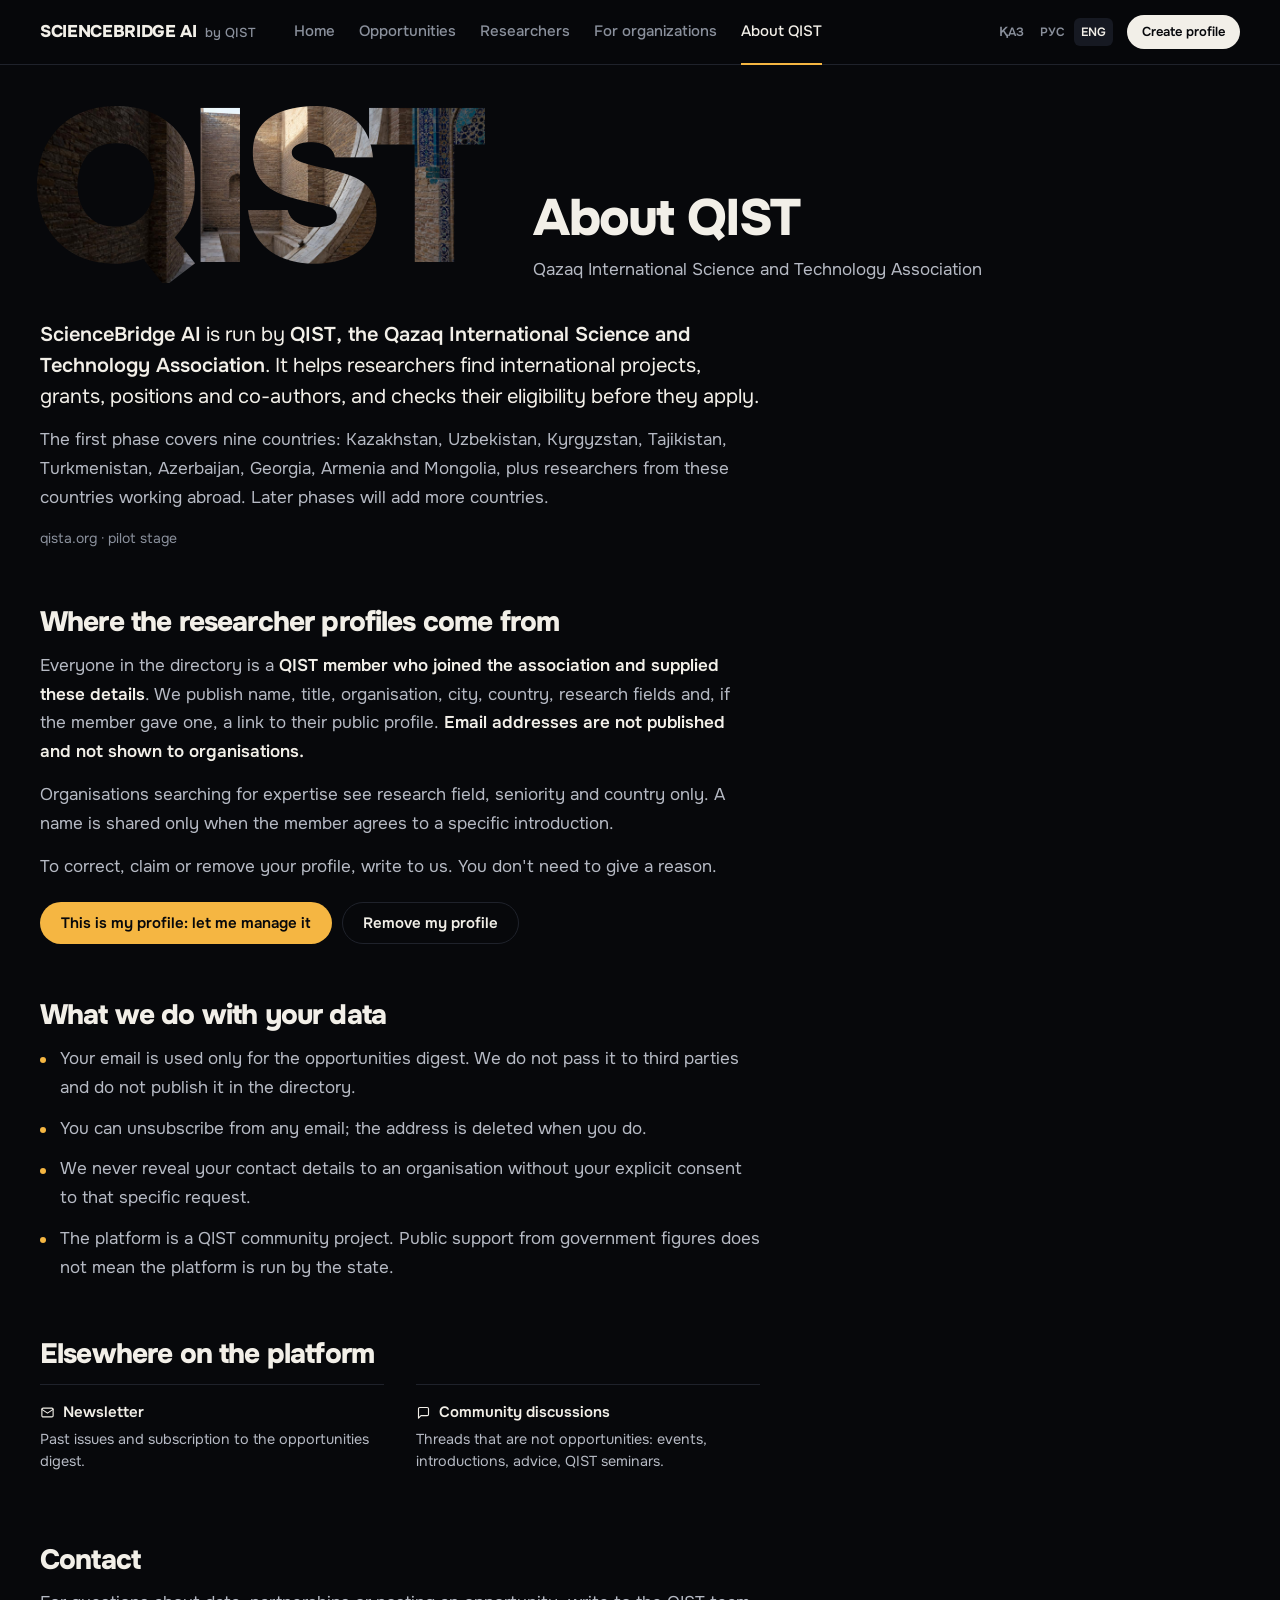
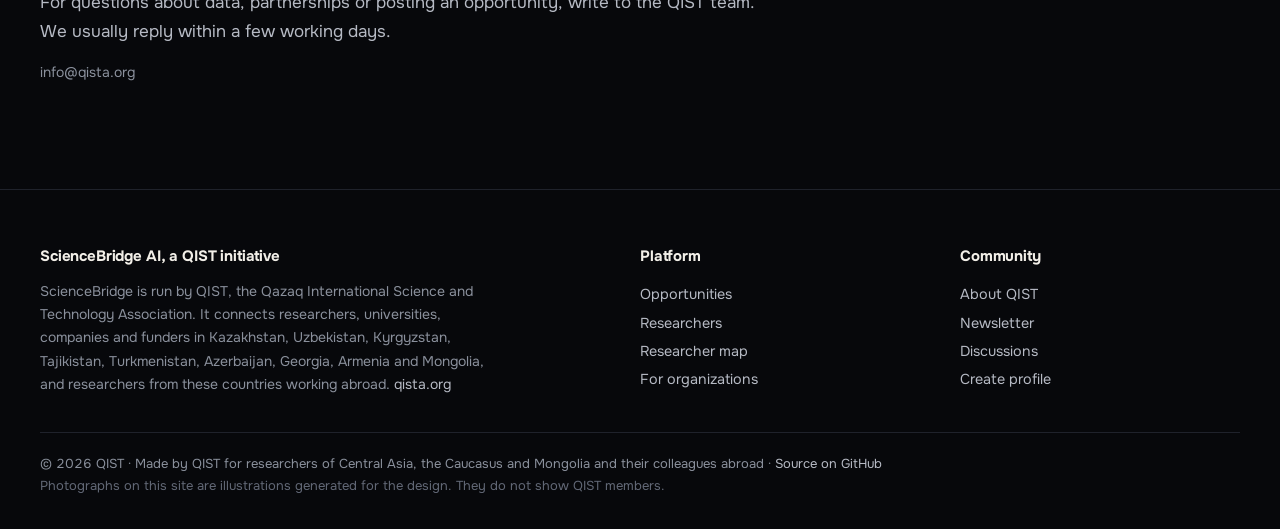
==== commit 66cb7ebe: "feat: dark theme with photo-filled numerals, rebuilt globe Near-black ground, one saffron accent, On" ====
--- a/about.html
+++ b/about.html
@@ -8,15 +8,18 @@
 <link rel="icon" href="data:image/svg+xml,<svg xmlns='http://www.w3.org/2000/svg' viewBox='0 0 100 100'><rect width='100' height='100' rx='26' fill='%232447a8'/><text x='50' y='69' font-size='56' font-weight='700' text-anchor='middle' fill='%23ffffff' font-family='Georgia, serif'>Q</text></svg>">
 <link rel="preconnect" href="https://fonts.googleapis.com">
 <link rel="preconnect" href="https://fonts.gstatic.com" crossorigin>
-<link href="https://fonts.googleapis.com/css2?family=Literata:opsz,wght@7..72,500;7..72,600;7..72,700&family=IBM+Plex+Sans:wght@400;500;600;700&display=swap" rel="stylesheet">
-<link rel="stylesheet" href="assets/css/style.css?v=2026-09-28c">
+<link href="https://fonts.googleapis.com/css2?family=Onest:wght@400;500;600;700;800;900&display=swap" rel="stylesheet">
+<link rel="stylesheet" href="assets/css/style.css?v=2026-09-28d">
 </head>
 <body>
 <header class="site-header" id="site-header"></header>
 
-<section class="banner girih-edge tall" style="background-image:url('assets/img/ulugh-beg.jpg')">
-  <div class="container"><div><h1 data-i18n="about.h2"></h1></div></div>
-</section>
+<div class="container">
+  <div class="page-top">
+    <div><span class="photo-num" style="background-image:url('assets/img/ulugh-beg.jpg');background-position:70% center" aria-hidden="true">QIST</span></div>
+    <div><h1 data-i18n="about.h2"></h1><p class="lede" data-i18n="top.qist"></p></div>
+  </div>
+</div>
 
 <div class="container">
 
@@ -63,8 +66,8 @@
 
 <footer class="site-footer" id="site-footer"></footer>
 
-<script src="assets/js/i18n.js?v=2026-09-28c"></script>
-<script src="assets/js/app.js?v=2026-09-28c"></script>
+<script src="assets/js/i18n.js?v=2026-09-28d"></script>
+<script src="assets/js/app.js?v=2026-09-28d"></script>
 <script>
 (async () => {
   await QIST.boot('about.html');
--- a/assets/css/style.css
+++ b/assets/css/style.css
@@ -1,267 +1,224 @@
 /* ============================================================
-   ScienceBridge AI by QIST — design system, "Registan"
-   The palette is taken from Timurid tilework in Samarkand: lapis, turquoise and saffron on
-   plaster white, with a lapis night for dark surfaces. It places the site in the region it
-   serves, and it is the heritage the product stands on: Ulugh Beg's observatory, al-Farabi,
-   al-Khwarizmi. Literata for titles: a book face whose Cyrillic was drawn, not derived.
-   IBM Plex Sans for everything the reader operates. Both cover the Kazakh letters
-   (ә ғ қ ң ө ұ ү һ і). Figures are tabular, so dates and counts line up in columns.
+   ScienceBridge AI by QIST — design system
+   Near-black ground, warm white type, one saffron accent. Onest throughout: 400 for text,
+   600 for labels, 800–900 for titles. The signature is the numeral filled with a
+   photograph (.photo-num): every page opens with the one number that matters on it,
+   cut out of a picture of the region — 13/17 open calls that fit, 17 calls, 492 researchers.
 
    Rules this file follows, so the next change can follow them too:
-   - Lapis carries action on light surfaces (white on lapis, 7.6:1). Saffron carries action
-     on night surfaces (night on saffron, 8:1). Turquoise marks state: the current section,
-     focus, the girih ornament. White text on the old gold was 3.2:1.
-   - Photographs sit under a night gradient wherever text runs over them.
-   - The girih band (assets/img/girih.svg) appears only at the edge of night surfaces.
-   - Lists are rows with dividers. A white panel means "a thing you fill in or act on".
+   - One accent. Saffron marks the primary action, the current section and the key number.
+     Green and red only ever mean "you meet it" and "you don't".
+   - No shadows, no gradients. Depth comes from three greys: ground, raised panel, fill.
+   - Lists are rows with 1px dividers. A panel means "a thing you fill in or act on".
+   - Figures are tabular so counts and dates line up.
    ============================================================ */
 :root {
-  --night: #0e1733;
-  --night-2: #16224a;
-  --lapis: #2447a8;
-  --lapis-2: #1b3988;
-  --turq: #1f9aa0;
-  --turq-ink: #0f6d73;
-  --turq-soft: #dff0f0;
-  --saffron: #e3a53a;
-  --saffron-hi: #edb652;
-  --saffron-ink: #87570a;
-  --saffron-soft: #faeed6;
-
-  --ink: #121a2b;
-  --ink-2: #454f5e;
-  --ink-3: #5b6574;
-  --paper: #f6f4ef;
-  --paper-2: #ece9e1;
-  --surface: #ffffff;
-  --line: #dfdbd1;
-  --line-2: #e9e6de;
-  --ok: #0f7b62;   --ok-bg: #dff1ea;
-  --bad: #b3322f;  --bad-bg: #fbe7e6;
-  --unk: #5b6574;  --unk-bg: #ebe9e3;
-  --on-navy: #e6ebf7;
-  --on-navy-2: #b3bdd6;
-
-  /* names the rest of the stylesheet and the pages' inline styles use */
-  --navy: var(--night);
-  --navy-2: var(--night-2);
-  --navy-3: var(--lapis);
-  --gold: var(--saffron);
-  --gold-hi: var(--saffron-hi);
-  --gold-ink: var(--saffron-ink);
-  --gold-soft: var(--saffron-soft);
-  --card: var(--surface);
-  --ink-soft: var(--ink-2);
-  --ink-faint: var(--ink-3);
-  --teal: var(--ok);
-  --red: var(--bad);
-
-  --radius: 12px;
-  --radius-sm: 8px;
-  --shadow-float: 0 12px 34px rgba(14, 23, 51, .18), 0 2px 6px rgba(14, 23, 51, .08);
-  --serif: "Literata", Georgia, "Times New Roman", serif;
-  --sans: "IBM Plex Sans", -apple-system, BlinkMacSystemFont, "Segoe UI", sans-serif;
+  --bg: #07080b;
+  --bg-2: #0e1016;
+  --bg-3: #161922;
+  --line: #1f222b;
+  --line-2: #16181f;
+  --fg: #f2efe8;
+  --fg-2: #b6bac4;
+  --fg-3: #8a909c;
+  --accent: #f5b642;
+  --accent-hi: #ffc65c;
+  --accent-soft: rgba(245, 182, 66, .12);
+  --ok: #4cd18a;  --ok-bg: rgba(76, 209, 138, .12);
+  --bad: #ff8a70; --bad-bg: rgba(255, 138, 112, .12);
+  --unk: #8a909c;
+
+  /* names older inline styles in the pages still use */
+  --paper: var(--bg); --paper-2: var(--bg-3); --surface: var(--bg-2); --card: var(--bg-2);
+  --ink: var(--fg); --ink-2: var(--fg-2); --ink-3: var(--fg-3); --ink-soft: var(--fg-2); --ink-faint: var(--fg-3);
+  --navy: var(--fg); --navy-2: var(--fg); --navy-3: var(--accent);
+  --gold: var(--accent); --gold-ink: var(--accent); --gold-soft: var(--accent-soft);
+  --teal: var(--ok); --red: var(--bad);
+
+  --radius: 14px;
+  --radius-sm: 10px;
+  --font: "Onest", -apple-system, BlinkMacSystemFont, "Segoe UI", sans-serif;
+  --serif: var(--font);
+  --sans: var(--font);
 }
 
 /* ---------- base ---------- */
 * { box-sizing: border-box; margin: 0; padding: 0; }
-/* Short pages end in the footer's navy rather than a strip of paper under it. */
-html { background: var(--navy); scroll-behavior: smooth; }
+html { background: var(--bg); scroll-behavior: smooth; color-scheme: dark; }
 body {
-  font-family: var(--sans); font-size: .9375rem; line-height: 1.55; color: var(--ink);
-  background: var(--paper); -webkit-font-smoothing: antialiased; font-variant-numeric: tabular-nums;
-}
-h1, h2, .serif { font-family: var(--serif); color: var(--navy); font-weight: 600; line-height: 1.15; letter-spacing: -.012em; font-optical-sizing: auto; }
-h3, h4 { font-family: var(--sans); color: var(--navy); font-weight: 600; line-height: 1.35; }
-a { color: var(--navy-3); text-decoration: none; }
-a:hover { color: var(--navy); text-decoration: underline; text-underline-offset: 3px; }
+  font: 400 .9375rem/1.55 var(--font); color: var(--fg); background: var(--bg);
+  -webkit-font-smoothing: antialiased; font-variant-numeric: tabular-nums;
+}
+h1, h2, h3, h4, .serif { font-family: var(--font); color: var(--fg); line-height: 1.1; }
+h1 { font-weight: 800; letter-spacing: -.035em; }
+h2 { font-weight: 800; letter-spacing: -.03em; }
+h3, h4 { font-weight: 600; letter-spacing: -.01em; line-height: 1.35; }
+a { color: var(--fg); text-decoration: none; }
+a:hover { color: var(--accent); }
 img { max-width: 100%; }
 b, strong { font-weight: 600; }
-code { font-size: .85em; background: var(--paper-2); padding: 1px 5px; border-radius: 4px; }
-.num { font-variant-numeric: tabular-nums; }
-.muted { color: var(--ink-3); }
+code { font-size: .85em; background: var(--bg-3); padding: 1px 5px; border-radius: 4px; }
+.muted { color: var(--fg-3); }
 .small { font-size: .8125rem; }
 .sr-only { position: absolute; width: 1px; height: 1px; padding: 0; margin: -1px; overflow: hidden; clip: rect(0, 0, 0, 0); white-space: nowrap; border: 0; }
 [hidden] { display: none !important; }
+::selection { background: var(--accent); color: var(--bg); }
 
 a:focus-visible, button:focus-visible, .btn:focus-visible, summary:focus-visible,
 input:focus-visible, select:focus-visible, textarea:focus-visible, [tabindex]:focus-visible {
-  outline: 2px solid var(--turq); outline-offset: 2px;
+  outline: 2px solid var(--accent); outline-offset: 2px;
 }
 
 /* ---------- layout ---------- */
-.container { max-width: 1160px; margin: 0 auto; padding: 0 24px; }
-.section { padding: 64px 0; }
-.section + .section { padding-top: 0; }
-
-.page-head { padding: 44px 0 24px; display: flex; align-items: flex-end; justify-content: space-between; gap: 16px 24px; flex-wrap: wrap; }
-.page-head h1 { font-size: 2.25rem; }
-.page-head .lede { margin-top: 10px; max-width: 62ch; color: var(--ink-2); font-size: 1rem; }
-.page-head .aside { font-size: .875rem; color: var(--ink-2); font-variant-numeric: tabular-nums; padding-bottom: 4px; }
-.page-head .aside b { color: var(--navy); }
-
-.sec-head { display: grid; grid-template-columns: minmax(0, 1fr) auto; align-items: baseline; gap: 8px 16px; margin-bottom: 20px; }
-.sec-head h2 { font-size: 1.6rem; }
-.sec-head .lede { grid-column: 1 / -1; max-width: 62ch; color: var(--ink-2); font-size: .9375rem; }
-.sec-head > a { font-weight: 600; font-size: .875rem; white-space: nowrap; }
-
-/* Legacy heading wrapper still used by the curator, admin and matching screens. */
+.container { max-width: 1280px; margin: 0 auto; padding: 0 40px; }
+.section { padding: 80px 0; border-top: 1px solid var(--line); }
+
+.sec-head { display: grid; grid-template-columns: minmax(0, 1fr) auto; align-items: baseline; gap: 10px 20px; margin-bottom: 28px; }
+.sec-head h2 { font-size: 2.4rem; line-height: 1; }
+.sec-head .lede { grid-column: 1 / -1; max-width: 60ch; color: var(--fg-2); font-size: 1rem; }
+.sec-head > a { font-weight: 600; font-size: .9375rem; color: var(--accent); white-space: nowrap; }
+.sec-head > a:hover { color: var(--accent-hi); }
+
+/* legacy wrappers still used by the curator, admin and matching screens */
 .section-head { display: flex; align-items: baseline; justify-content: space-between; gap: 16px; margin-bottom: 24px; flex-wrap: wrap; }
-.section-head h2 { font-size: 1.75rem; }
+.section-head h2 { font-size: 2rem; }
+.page-head { padding: 44px 0 24px; }
+.page-head h1 { font-size: 2.6rem; }
+.page-head .lede { margin-top: 10px; max-width: 62ch; color: var(--fg-2); }
 
 .grid { display: grid; gap: 20px; }
 .grid-2 { grid-template-columns: repeat(2, minmax(0, 1fr)); }
 .grid-3 { grid-template-columns: repeat(3, minmax(0, 1fr)); }
-
-.panel, .card { background: var(--surface); border: 1px solid var(--line); border-radius: var(--radius); padding: 24px; }
+.panel, .card { background: var(--bg-2); border: 1px solid var(--line); border-radius: var(--radius); padding: 24px; }
 .pad-lg { padding: 32px; }
 .card h3 { font-size: 1.0625rem; margin-bottom: 8px; }
 
-/* A heading column on the left, the thing to fill in on the right. */
-.split { display: grid; grid-template-columns: minmax(0, 1fr) minmax(0, 1.9fr); gap: 48px; align-items: start; }
-.split-intro { position: sticky; top: 84px; }
-.split-intro h2 { font-size: 1.5rem; margin-bottom: 10px; }
-.split-intro p { color: var(--ink-2); }
-.split-intro .note, .note-line { margin-top: 16px; font-size: .8125rem; color: var(--ink-3); padding-left: 12px; border-left: 2px solid var(--gold); }
+.split { display: grid; grid-template-columns: minmax(0, 1fr) minmax(0, 1.8fr); gap: 56px; align-items: start; }
+.split-intro { position: sticky; top: 96px; }
+.split-intro h2 { font-size: 2rem; margin-bottom: 12px; }
+.split-intro p { color: var(--fg-2); }
+.split-intro .note, .note-line { margin-top: 18px; font-size: .875rem; color: var(--fg-3); padding-left: 14px; border-left: 2px solid var(--accent); }
+
+/* ---------- the signature: a numeral filled with a photograph ---------- */
+.photo-num {
+  display: block; font: 900 clamp(7rem, 26vw, 25.5rem)/.78 var(--font); letter-spacing: -.07em;
+  white-space: nowrap; color: transparent; background-color: var(--bg-3);
+  background-size: cover; background-position: center 58%; background-repeat: no-repeat;
+  -webkit-background-clip: text; background-clip: text;
+  padding-bottom: .04em; margin-left: -.04em;
+}
+
+/* Inner-page opening: the page's number on the left, title and lede on the right. */
+.page-top { padding: 40px 0 36px; display: grid; grid-template-columns: auto minmax(0, 1fr); gap: 16px 48px; align-items: end; }
+.page-top .photo-num { font-size: clamp(6rem, 17vw, 15rem); }
+.page-top .unit { display: block; margin-top: 10px; font-size: .9375rem; color: var(--fg-3); }
+.page-top h1 { font-size: clamp(2.2rem, 4vw, 3.6rem); line-height: .98; }
+.page-top .lede { margin-top: 14px; max-width: 58ch; color: var(--fg-2); font-size: 1.0625rem; }
+.page-top .aside { margin-top: 16px; font-size: 1rem; color: var(--fg-2); }
+.page-top .aside b { color: var(--accent); font-weight: 700; }
+.page-top .view-switch { margin-top: 18px; }
 
 /* ---------- header ---------- */
-/* One line at every width. Brand and actions never shrink; the menu collapses into the
-   burger before it would overflow (see the 1000px block at the end). */
-.site-header {
-  background: var(--navy); color: #fff; position: sticky; top: 0; z-index: 1000;
-  border-bottom: 1px solid rgba(31,154,160,.35);
-}
-.site-header .container { display: flex; align-items: center; gap: 20px; min-height: 60px; position: relative; }
-.brand { display: flex; align-items: center; gap: 11px; flex: none; white-space: nowrap; color: #fff; }
-.brand:hover { color: #fff; text-decoration: none; }
-.brand .seal {
-  width: 32px; height: 32px; border-radius: 9px; border: 0; display: grid; place-items: center;
-  background: url(../img/girih.svg) center / 22px no-repeat, var(--lapis);
-  font: 700 .8rem var(--serif); color: #fff; text-shadow: 0 0 6px var(--lapis);
-}
-.brand-lockup { display: flex; flex-direction: column; line-height: 1.05; }
-.brand-name { font-family: var(--serif); font-size: 1.15rem; font-weight: 600; }
-.brand-by { font-size: .72rem; color: var(--on-navy-2); margin-top: 2px; }
-.brand:hover .brand-by { color: var(--turq); }
-
-.main-nav { display: flex; gap: 2px; flex: 1; min-width: 0; }
-.main-nav a {
-  position: relative; color: #cfd8e6; padding: 8px 11px; border-radius: 6px;
-  font-size: .9rem; font-weight: 500; white-space: nowrap;
-}
-.main-nav a:hover { color: #fff; background: rgba(255,255,255,.06); text-decoration: none; }
-/* The current section is marked by a gold rule under the label. */
-.main-nav a.active { color: #fff; }
-.main-nav a.active::after {
-  content: ""; position: absolute; left: 11px; right: 11px; bottom: 1px;
-  height: 2px; border-radius: 2px; background: var(--turq);
-}
+.site-header { background: rgba(7, 8, 11, .92); position: sticky; top: 0; z-index: 1000; border-bottom: 1px solid var(--line); backdrop-filter: saturate(1.4) blur(8px); }
+.site-header .container { display: flex; align-items: center; gap: 28px; min-height: 64px; position: relative; }
+.brand { display: flex; align-items: center; gap: 10px; flex: none; white-space: nowrap; color: var(--fg); }
+.brand:hover { color: var(--fg); }
+.brand .seal { display: none; }
+.brand-lockup { display: flex; align-items: baseline; gap: 8px; }
+.brand-name { font-weight: 800; font-size: 1.0625rem; letter-spacing: -.02em; text-transform: uppercase; }
+.brand-by { font-size: .8125rem; font-weight: 500; color: var(--fg-3); }
+.main-nav { display: flex; gap: 4px; flex: 1; min-width: 0; }
+.main-nav a { position: relative; color: var(--fg-3); padding: 8px 10px; font-size: .9375rem; font-weight: 500; white-space: nowrap; }
+.main-nav a:hover { color: var(--fg); }
+.main-nav a.active { color: var(--fg); }
+.main-nav a.active::after { content: ""; position: absolute; left: 10px; right: 10px; bottom: -13px; height: 2px; background: var(--accent); }
 .main-nav .nav-create { display: none; }
-.nav-auth { display: flex; align-items: center; gap: 12px; flex: none; }
-.nav-auth .btn { white-space: nowrap; }
+.nav-auth { display: flex; align-items: center; gap: 14px; flex: none; }
 .nav-toggle {
-  display: none; width: 38px; height: 38px; place-items: center; flex: none;
-  background: none; border: 1px solid rgba(255,255,255,.18); border-radius: 7px; color: #fff; cursor: pointer;
+  display: none; width: 40px; height: 40px; place-items: center; flex: none;
+  background: none; border: 1px solid var(--line); border-radius: 999px; color: var(--fg); cursor: pointer;
 }
 .nav-toggle svg { width: 18px; height: 18px; stroke: currentColor; stroke-width: 2; fill: none; stroke-linecap: round; }
-.nav-toggle:hover { border-color: var(--gold); }
-
-/* Three codes, always visible, current one marked: a reader who cannot read the interface
-   must be able to find this without reading the interface. */
 .lang-switch { display: inline-flex; gap: 2px; }
-.lang-opt {
-  font: 700 .72rem var(--sans); letter-spacing: .06em; padding: 6px 7px; border: 0; border-radius: 5px;
-  background: transparent; color: rgba(244,233,210,.6); cursor: pointer;
-}
-.lang-opt:hover { color: #fff; background: rgba(255,255,255,.06); }
-.lang-opt.is-on { color: #fff; box-shadow: inset 0 0 0 1px var(--turq); }
+.lang-opt { font: 600 .75rem var(--font); padding: 6px 7px; border: 0; border-radius: 6px; background: transparent; color: var(--fg-3); cursor: pointer; }
+.lang-opt:hover { color: var(--fg); }
+.lang-opt.is-on { color: var(--fg); background: var(--bg-3); }
 
 /* ---------- buttons ---------- */
 .btn {
   display: inline-flex; align-items: center; justify-content: center; gap: 8px;
-  min-height: 40px; padding: 0 16px; border-radius: var(--radius-sm); border: 1px solid transparent;
-  font: 600 .875rem/1.2 var(--sans); cursor: pointer; text-decoration: none; white-space: nowrap;
+  min-height: 42px; padding: 0 20px; border-radius: 999px; border: 1px solid transparent;
+  font: 600 .9375rem/1.2 var(--font); cursor: pointer; text-decoration: none; white-space: nowrap;
   transition: background-color .15s ease, border-color .15s ease, color .15s ease;
 }
-.btn:hover { text-decoration: none; }
-.btn-sm { min-height: 32px; padding: 0 12px; font-size: .8125rem; }
-.btn-lg { min-height: 46px; padding: 0 20px; font-size: .9375rem; }
-.btn-primary, .btn-navy { background: var(--lapis); color: #fff; }
-.btn-primary:hover, .btn-navy:hover { background: var(--lapis-2); color: #fff; }
-/* On navy surfaces only. */
-.btn-gold { background: var(--gold); color: var(--navy); }
-.btn-gold:hover { background: var(--gold-hi); color: var(--navy); }
-.btn-outline { background: var(--surface); border-color: var(--line); color: var(--ink); }
-.btn-outline:hover { border-color: var(--navy-3); color: var(--navy); }
-.btn-quiet { background: transparent; color: var(--ink-2); }
-.btn-quiet:hover { background: var(--paper-2); color: var(--navy); }
-.btn-ghost { background: transparent; color: var(--on-navy); border-color: rgba(255,255,255,.3); }
-.btn-ghost:hover { background: rgba(255,255,255,.08); color: #fff; }
-.btn-danger { background: var(--bad); color: #fff; }
-.btn[disabled], .btn[aria-disabled="true"] { opacity: .5; cursor: not-allowed; }
+.btn-sm { min-height: 34px; padding: 0 14px; font-size: .8125rem; }
+.btn-lg { min-height: 50px; padding: 0 26px; font-size: 1rem; }
+.btn-primary, .btn-gold { background: var(--accent); color: var(--bg); }
+.btn-primary:hover, .btn-gold:hover { background: var(--accent-hi); color: var(--bg); }
+.btn-navy { background: var(--fg); color: var(--bg); }
+.btn-navy:hover { background: #fff; color: var(--bg); }
+.btn-outline, .btn-ghost { background: transparent; border-color: var(--line); color: var(--fg); }
+.btn-outline:hover, .btn-ghost:hover { border-color: var(--fg-3); color: var(--fg); }
+.btn-quiet { background: transparent; color: var(--fg-3); }
+.btn-quiet:hover { color: var(--fg); background: var(--bg-3); }
+.btn-danger { background: var(--bad); color: var(--bg); }
+.btn[disabled], .btn[aria-disabled="true"] { opacity: .45; cursor: not-allowed; }
+.site-header .btn-gold { background: var(--fg); color: var(--bg); }
+.site-header .btn-gold:hover { background: #fff; }
 
 /* ---------- forms ---------- */
 input[type=text], input[type=email], input[type=password], input[type=url], input[type=number], input[type=date], select, textarea {
-  font: .9375rem var(--sans); color: var(--ink); min-height: 40px; padding: 8px 12px;
-  border: 1px solid var(--line); border-radius: var(--radius-sm); background-color: var(--surface);
-  outline: none; transition: border-color .15s, box-shadow .15s; max-width: 100%;
+  font: .9375rem var(--font); color: var(--fg); min-height: 44px; padding: 10px 14px;
+  border: 1px solid var(--line); border-radius: var(--radius-sm); background-color: var(--bg-2);
+  outline: none; transition: border-color .15s; max-width: 100%;
 }
 textarea { width: 100%; resize: vertical; line-height: 1.55; }
-input:focus, select:focus, textarea:focus { border-color: var(--navy-3); box-shadow: 0 0 0 3px rgba(44,74,119,.15); }
-input::placeholder, textarea::placeholder { color: #8a929a; }
+input:focus, select:focus, textarea:focus { border-color: var(--fg-3); }
+input::placeholder, textarea::placeholder { color: #626876; }
+input[type=date] { color-scheme: dark; }
 select {
-  padding-right: 32px; appearance: none; -webkit-appearance: none; cursor: pointer; text-overflow: ellipsis;
-  background-image: url("data:image/svg+xml,%3Csvg xmlns='http://www.w3.org/2000/svg' width='12' height='8' viewBox='0 0 12 8'%3E%3Cpath d='M1 1.5l5 5 5-5' fill='none' stroke='%235f6872' stroke-width='1.6'/%3E%3C/svg%3E");
-  background-repeat: no-repeat; background-position: right 12px center;
-}
-label { font-size: .8125rem; font-weight: 600; color: var(--ink); display: block; margin-bottom: 6px; }
+  padding-right: 34px; appearance: none; -webkit-appearance: none; cursor: pointer; text-overflow: ellipsis;
+  background-image: url("data:image/svg+xml,%3Csvg xmlns='http://www.w3.org/2000/svg' width='12' height='8' viewBox='0 0 12 8'%3E%3Cpath d='M1 1.5l5 5 5-5' fill='none' stroke='%238a909c' stroke-width='1.6'/%3E%3C/svg%3E");
+  background-repeat: no-repeat; background-position: right 14px center;
+}
+select option { background: var(--bg-2); color: var(--fg); }
+label { font-size: .8125rem; font-weight: 600; color: var(--fg-2); display: block; margin-bottom: 6px; }
 .search-input { min-width: 0; }
 .form-row { margin-bottom: 16px; }
 .form-grid { display: grid; grid-template-columns: 1fr 1fr; gap: 0 16px; }
-.check { display: inline-flex; align-items: center; gap: 8px; font-size: .875rem; color: var(--ink-2); cursor: pointer; font-weight: 500; margin: 0; }
-.check input { width: 16px; height: 16px; accent-color: var(--navy); margin: 0; }
-
-/* Stacked form: label above control, full width. */
-.form { display: flex; flex-direction: column; gap: 16px; }
-.form label { display: flex; flex-direction: column; gap: 6px; margin: 0; min-width: 0; }
+.check { display: inline-flex; align-items: center; gap: 8px; font-size: .9rem; color: var(--fg-2); cursor: pointer; font-weight: 500; margin: 0; }
+.check input { width: 16px; height: 16px; accent-color: var(--accent); margin: 0; }
+
+.form { display: flex; flex-direction: column; gap: 18px; }
+.form label { display: flex; flex-direction: column; gap: 7px; margin: 0; min-width: 0; }
 .form label > input, .form label > select, .form label > textarea { width: 100%; font-weight: 400; }
 .form .row-2 { display: grid; grid-template-columns: 1fr 1fr; gap: 16px; }
 .form .row-2 > * { min-width: 0; }
-.form .note { font-size: .8125rem; color: var(--ink-2); line-height: 1.55; background: var(--paper); border-radius: var(--radius-sm); padding: 10px 12px; }
-.form .actions { display: flex; gap: 12px; align-items: center; flex-wrap: wrap; }
-.form .state { font-size: .8125rem; color: var(--ink-2); }
-
-/* A select set inside a sentence: "I'm a [PhD ▾] based in [Kazakhstan ▾]". The profile is
-   stated the way a person would say it, instead of three labelled boxes. */
-.sentence { font-size: 1.0625rem; line-height: 2.1; color: var(--ink); }
+.form .actions { display: flex; gap: 14px; align-items: center; flex-wrap: wrap; }
+.form .state { font-size: .875rem; color: var(--fg-2); }
+
+/* A profile said as a sentence: "I'm a [PhD ▾] based in [Kazakhstan ▾]". */
+.sentence { font-size: 1.125rem; line-height: 2.1; color: var(--fg-2); }
 .sentence select {
-  font: 600 1.0625rem var(--sans); color: var(--navy); min-height: 0; height: auto;
-  padding: 0 22px 1px 2px; border: 0; border-bottom: 1.5px solid var(--navy-3); border-radius: 0;
+  font: 700 1.125rem var(--font); color: var(--fg); min-height: 0; height: auto;
+  padding: 0 22px 1px 2px; border: 0; border-bottom: 2px solid var(--accent); border-radius: 0;
   background-color: transparent; background-position: right 4px center;
-  background-image: url("data:image/svg+xml,%3Csvg xmlns='http://www.w3.org/2000/svg' width='10' height='6' viewBox='0 0 10 6'%3E%3Cpath d='M1 1l4 4 4-4' fill='none' stroke='%232c4a77' stroke-width='1.6'/%3E%3C/svg%3E");
-  max-width: 100%; box-shadow: none; text-overflow: clip;
-}
-.sentence select:focus { box-shadow: none; border-bottom-color: var(--gold); }
-.on-navy.sentence, .on-navy .sentence { color: var(--on-navy); }
-.on-navy.sentence select, .on-navy .sentence select {
-  color: #fff; border-bottom-color: var(--gold);
-  background-image: url("data:image/svg+xml,%3Csvg xmlns='http://www.w3.org/2000/svg' width='10' height='6' viewBox='0 0 10 6'%3E%3Cpath d='M1 1l4 4 4-4' fill='none' stroke='%23c49a3c' stroke-width='1.6'/%3E%3C/svg%3E");
-}
-.on-navy.sentence select option, .on-navy .sentence select option { color: var(--ink); background: #fff; }
-
-/* Segmented control: one choice among a few, each with its count. */
+  background-image: url("data:image/svg+xml,%3Csvg xmlns='http://www.w3.org/2000/svg' width='10' height='6' viewBox='0 0 10 6'%3E%3Cpath d='M1 1l4 4 4-4' fill='none' stroke='%23f5b642' stroke-width='1.6'/%3E%3C/svg%3E");
+  max-width: 100%; text-overflow: clip;
+}
+.sentence select:focus { border-bottom-color: var(--fg); }
+
 .seg { display: flex; flex-wrap: wrap; gap: 6px; }
 .seg button {
-  display: inline-flex; align-items: center; gap: 7px; min-height: 34px; padding: 0 12px;
-  border: 1px solid var(--line); border-radius: 99px; background: var(--surface);
-  font: 500 .8125rem var(--sans); color: var(--ink-2); cursor: pointer;
-}
-.seg button:hover { border-color: var(--navy-3); color: var(--navy); }
-.seg button[aria-pressed="true"] { background: var(--night); border-color: var(--night); color: #fff; }
-.seg .n { font: 600 .75rem var(--sans); color: var(--ink-3); }
-.seg button[aria-pressed="true"] .n { color: var(--saffron); }
-
-/* Old filter row, still used by the channels page. */
+  display: inline-flex; align-items: center; gap: 7px; min-height: 36px; padding: 0 14px;
+  border: 1px solid var(--line); border-radius: 999px; background: transparent;
+  font: 500 .875rem var(--font); color: var(--fg-2); cursor: pointer;
+}
+.seg button:hover { border-color: var(--fg-3); color: var(--fg); }
+.seg button[aria-pressed="true"] { background: var(--fg); border-color: var(--fg); color: var(--bg); }
+.seg .n { font-weight: 700; color: var(--fg-3); }
+.seg button[aria-pressed="true"] .n { color: var(--bg); opacity: .6; }
+
 .filters { display: flex; gap: 12px; flex-wrap: wrap; margin-bottom: 24px; align-items: center; }
 .filters .search-input { flex: 1 1 300px; }
 .filters select { flex: 0 1 auto; max-width: 320px; }
@@ -269,745 +226,466 @@
 /* ---------- small pieces ---------- */
 .ico { width: 1em; height: 1em; vertical-align: -.14em; flex: none; fill: none; stroke: currentColor; stroke-width: 1.8; stroke-linecap: round; stroke-linejoin: round; }
 .tags { display: flex; flex-wrap: wrap; gap: 6px; }
-.tag {
-  font-size: .78rem; line-height: 1.4; padding: 2px 9px; border-radius: 99px;
-  background: var(--paper-2); color: var(--ink-2); border: 1px solid transparent; cursor: pointer;
-}
-.tag:hover { border-color: var(--line); color: var(--navy); }
-.tag.gold { background: var(--gold-soft); color: var(--gold-ink); }
-.tag-all { background: var(--gold-soft); color: var(--gold-ink); font-weight: 600; }
-.badge {
-  display: inline-block; font-size: .75rem; font-weight: 600;
-  padding: 2px 8px; border-radius: 4px; background: var(--gold-soft); color: var(--gold-ink);
-}
+.tag { font-size: .78rem; line-height: 1.4; padding: 3px 10px; border-radius: 999px; background: var(--bg-3); color: var(--fg-2); border: 1px solid transparent; cursor: pointer; }
+.tag:hover { color: var(--fg); border-color: var(--line); }
+.tag.gold, .tag-all { background: var(--accent-soft); color: var(--accent); }
+.badge { display: inline-block; font-size: .75rem; font-weight: 600; padding: 2px 9px; border-radius: 999px; background: var(--accent-soft); color: var(--accent); }
 .badge.teal { background: var(--ok-bg); color: var(--ok); }
-.badge.navy { background: #e5ebf4; color: var(--navy-3); }
+.badge.navy { background: var(--bg-3); color: var(--fg-2); }
 .badge.red { background: var(--bad-bg); color: var(--bad); }
 .deadline { color: var(--bad); font-weight: 600; }
-.loc { font-size: .8125rem; color: var(--ink-3); }
-.loc .ico { color: var(--turq-ink); }
-.avatar {
-  width: 40px; height: 40px; border-radius: 50%; flex: 0 0 40px; display: grid; place-items: center;
-  color: #fff; font: 600 .78rem var(--sans); background: var(--lapis); letter-spacing: .02em;
-}
-
-/* Condition chips: what was checked, and how it came out. The same chips appear wherever a
-   call is shown, so a reader sees which of their conditions pass before opening anything.
-   The label says what; the mark says the result. */
+.loc { font-size: .8125rem; color: var(--fg-3); }
+.loc .ico { color: var(--accent); }
+.avatar { width: 42px; height: 42px; border-radius: 50%; flex: 0 0 42px; display: grid; place-items: center; color: var(--fg); font: 700 .8rem var(--font); background: var(--bg-3) !important; border: 1px solid var(--line); }
+
+/* Condition chips: what was checked, and how it came out. */
 .conds { display: flex; flex-wrap: wrap; gap: 6px; }
-.cond {
-  display: inline-flex; align-items: center; gap: 6px; min-height: 26px; padding: 0 10px 0 5px;
-  border-radius: 99px; font-size: .8125rem; font-weight: 500; line-height: 1.2; white-space: nowrap;
-}
-.cond::before {
-  content: ""; width: 16px; height: 16px; border-radius: 50%; flex: none;
-  background-position: center; background-repeat: no-repeat; background-size: 10px;
-}
-.cond.ok  { background: var(--ok-bg); color: var(--ok); }
-.cond.ok::before { background-color: var(--ok);
-  background-image: url("data:image/svg+xml,%3Csvg xmlns='http://www.w3.org/2000/svg' viewBox='0 0 10 10'%3E%3Cpath d='M2 5.2l2 2 4-4.4' fill='none' stroke='%23fff' stroke-width='1.6' stroke-linecap='round' stroke-linejoin='round'/%3E%3C/svg%3E"); }
+.cond { display: inline-flex; align-items: center; gap: 7px; min-height: 28px; padding: 0 11px 0 7px; border-radius: 999px; font-size: .8125rem; font-weight: 500; white-space: nowrap; }
+.cond::before { content: ""; width: 14px; height: 14px; border-radius: 50%; flex: none; background-position: center; background-repeat: no-repeat; background-size: 9px; }
+.cond.ok { background: var(--ok-bg); color: var(--ok); }
+.cond.ok::before { background-color: var(--ok); background-image: url("data:image/svg+xml,%3Csvg xmlns='http://www.w3.org/2000/svg' viewBox='0 0 10 10'%3E%3Cpath d='M2 5.2l2 2 4-4.4' fill='none' stroke='%2307080b' stroke-width='1.8' stroke-linecap='round' stroke-linejoin='round'/%3E%3C/svg%3E"); }
 .cond.bad { background: var(--bad-bg); color: var(--bad); }
-.cond.bad::before { background-color: var(--bad);
-  background-image: url("data:image/svg+xml,%3Csvg xmlns='http://www.w3.org/2000/svg' viewBox='0 0 10 10'%3E%3Cpath d='M3 3l4 4M7 3l-4 4' fill='none' stroke='%23fff' stroke-width='1.6' stroke-linecap='round'/%3E%3C/svg%3E"); }
-.cond.unk { background: transparent; color: var(--unk); box-shadow: inset 0 0 0 1px var(--line); }
-.cond.unk::before { background-color: var(--unk-bg);
-  background-image: url("data:image/svg+xml,%3Csvg xmlns='http://www.w3.org/2000/svg' viewBox='0 0 10 10'%3E%3Cpath d='M3.6 3.8a1.5 1.5 0 1 1 2 1.4c-.4.2-.6.5-.6.9M5 7.6v.1' fill='none' stroke='%235f6872' stroke-width='1.4' stroke-linecap='round'/%3E%3C/svg%3E"); }
-
-/* ---------- motion that explains something ----------
-   Only three things move: a result that changed (the hero count, a chip that flipped),
-   and the globe answering a hover on the field list. Nothing animates on scroll. */
-@keyframes cond-flip {
-  0%   { transform: scale(1.08); box-shadow: 0 0 0 0 currentColor; }
-  70%  { transform: scale(1);    box-shadow: 0 0 0 6px transparent; }
-  100% { transform: scale(1);    box-shadow: 0 0 0 0 transparent; }
-}
-.cond.changed { animation: cond-flip .9s ease-out; }
-
-/* Time left in a 60-day window, under the closing date. */
-.when .left { display: block; width: 56px; height: 3px; margin-top: 9px; border-radius: 2px; background: var(--line); overflow: hidden; }
-.when .left::before { content: ""; display: block; height: 100%; width: calc(var(--left) * 100%); background: var(--turq); border-radius: 2px; }
-.when.near .left::before { background: var(--saffron); }
-.when.soon .left::before { background: var(--bad); }
-
-/* "/" focuses search: shown as a key inside the box, hidden once you are in it. */
-.search-wrap { position: relative; display: flex; flex: 1 1 280px; min-width: 0; }
-.search-wrap input { flex: 1; width: 100%; padding-right: 40px; }
-.search-wrap kbd {
-  position: absolute; right: 10px; top: 50%; transform: translateY(-50%); pointer-events: none;
-  font: 500 .75rem var(--sans); color: var(--ink-3); border: 1px solid var(--line); border-bottom-width: 2px;
-  border-radius: 5px; padding: 0 6px; background: var(--paper); transition: opacity .15s;
-}
-.search-wrap input:focus + kbd, .search-wrap input:not(:placeholder-shown) + kbd { opacity: 0; }
-
-/* The profile sentence stays on screen while the list scrolls under it, so it is always
-   clear whose verdicts these are. */
-@media (min-width: 1001px) {
-  .profile-bar.lifted { position: sticky; top: 72px; z-index: 50; transition: padding .15s ease; }
-  .profile-bar.stuck { padding-top: 10px; padding-bottom: 10px; box-shadow: 0 0 0 14px var(--paper), 0 14px 26px rgba(14,23,51,.10); }
-  .profile-bar.stuck .hint { display: none; }
-}
-
-.globe-hint b { color: var(--saffron); font-weight: 600; }
-
-/* Deadlines ahead: every listed call with a date in the next four months, placed on its
-   day and coloured by the reader's verdict. Calls that share a week stack upward. */
-.deadlines { margin-top: 20px; padding: 14px 18px 10px; background: var(--surface); border: 1px solid var(--line); border-radius: var(--radius); }
-.deadlines-head { display: flex; justify-content: space-between; gap: 12px; font-size: .8125rem; color: var(--ink-3); }
-.deadlines-head b { color: var(--ink); font-weight: 600; }
-.tl { position: relative; height: 74px; margin: 6px 6px 0; }
-.tl-axis { position: absolute; left: 0; right: 0; bottom: 22px; height: 1px; background: var(--line); }
-.tl-month { position: absolute; bottom: 0; transform: translateX(-1px); font-size: .72rem; color: var(--ink-3); padding-left: 5px; border-left: 1px solid var(--line); height: 30px; display: flex; align-items: flex-end; }
-.tl-today { position: absolute; bottom: 16px; width: 2px; height: 14px; background: var(--night); border-radius: 1px; }
-.tl-dot {
-  position: absolute; width: 14px; height: 14px; margin-left: -7px; border-radius: 50%; padding: 0; cursor: pointer;
-  border: 2px solid var(--surface); box-shadow: 0 0 0 1px rgba(14,23,51,.18); transition: transform .12s ease;
-}
-.tl-dot.ok { background: var(--ok); }
-.tl-dot.warn { background: var(--saffron); }
-.tl-dot.bad { background: var(--surface); box-shadow: inset 0 0 0 2px var(--bad), 0 0 0 1px rgba(14,23,51,.1); }
-.tl-dot:hover, .tl-dot:focus-visible { transform: scale(1.35); z-index: 2; }
-.tl-tip {
-  position: absolute; bottom: 100%; transform: translate(-50%, -8px); z-index: 5; width: max-content; max-width: 280px;
-  background: var(--night); color: #fff; font-size: .78rem; line-height: 1.4; padding: 7px 10px; border-radius: 8px; pointer-events: none;
-}
-.tl-tip span { display: block; color: var(--on-navy-2); }
-.tl-tip.at-start { transform: translate(-14px, -8px); }
-.tl-tip.at-end { transform: translate(calc(-100% + 14px), -8px); }
-.deadlines .later { font-size: .75rem; color: var(--ink-3); }
-
-/* ---------- night surfaces: hero, banners, the network band ----------
-   A photograph under a lapis-night gradient: dark where the text runs, clear where the
-   picture carries the meaning. The girih band marks the lower edge, like a tile border. */
-.girih-edge { position: relative; }
-.girih-edge::after {
-  content: ""; position: absolute; left: 0; right: 0; bottom: 0; height: 22px; z-index: 1; pointer-events: none;
-  background: url(../img/girih.svg) repeat-x left bottom / 22px 22px; opacity: .55;
-  -webkit-mask-image: linear-gradient(90deg, transparent, #000 12%, #000 88%, transparent);
-          mask-image: linear-gradient(90deg, transparent, #000 12%, #000 88%, transparent);
-}
-
-.hero {
-  position: relative; overflow: hidden; color: var(--on-navy); min-height: 660px; display: flex; align-items: center;
-  padding: 72px 0 88px; background: var(--night) url(../img/hero-observatory.jpg) 72% center / cover no-repeat;
-}
-.hero::before {
-  content: ""; position: absolute; inset: 0;
-  background:
-    linear-gradient(90deg, rgba(14,23,51,.97) 0%, rgba(14,23,51,.9) 34%, rgba(14,23,51,.45) 62%, rgba(14,23,51,.08) 100%),
-    linear-gradient(0deg, rgba(14,23,51,.75) 0%, rgba(14,23,51,0) 28%);
-}
-.hero > .container { position: relative; z-index: 2; width: 100%; }
-.hero-copy { max-width: 620px; }
-.hero h1 { color: #fff; font-size: clamp(2.2rem, 4vw, 3.4rem); font-weight: 600; line-height: 1.08; letter-spacing: -.015em; max-width: 18ch; }
-.hero .lead { margin-top: 16px; max-width: 54ch; color: var(--on-navy-2); font-size: 1.0625rem; line-height: 1.6; }
-
-.hero-tabs { display: inline-flex; margin-top: 28px; padding: 4px; border-radius: 12px; background: rgba(8,14,34,.7); border: 1px solid rgba(255,255,255,.12); }
-.hero-tabs button {
-  min-height: 36px; padding: 0 16px; border: 0; border-radius: 8px; background: transparent;
-  font: 600 .875rem var(--sans); color: var(--on-navy-2); cursor: pointer;
-}
-.hero-tabs button:hover { color: #fff; }
-.hero-tabs button[aria-selected="true"] { background: var(--surface); color: var(--night); }
-.hero-panel { margin-top: 18px; min-height: 150px; }
-.hero-result { margin-top: 6px; font-size: 1.0625rem; color: var(--on-navy); }
-.hero-result b { font: 600 2.4rem/1 var(--serif); color: var(--saffron); font-variant-numeric: tabular-nums lining-nums; margin-right: 4px; }
-/* One tile per open call; lit when the reader qualifies. */
-.tiles { display: flex; flex-wrap: wrap; gap: 5px; margin-top: 12px; max-width: 420px; }
-.tile {
-  width: 18px; height: 18px; border-radius: 3px; background: rgba(255,255,255,.08);
-  box-shadow: inset 0 0 0 1px rgba(255,255,255,.14); transition: background-color .35s ease, box-shadow .35s ease, transform .35s ease;
-}
-.tile.on { background: var(--saffron); box-shadow: inset 0 0 0 1px rgba(255,255,255,.25); }
-.tile:hover { transform: translateY(-2px); }
-.hero-actions { display: flex; gap: 18px; flex-wrap: wrap; align-items: center; margin-top: 18px; }
-.hero-actions .link { color: var(--on-navy); font-weight: 600; font-size: .875rem; }
-.hero-actions .link:hover { color: #fff; }
-
-.hero-search {
-  display: flex; align-items: center; width: min(100%, 600px); min-height: 54px;
-  border-radius: 12px; background: #fff; padding: 5px 5px 5px 16px; box-shadow: 0 10px 30px rgba(0,0,0,.25);
-}
-.hero-search svg { width: 20px; height: 20px; fill: none; stroke: #6b7580; stroke-width: 2; flex: 0 0 auto; }
-.hero-search input[type=text] { flex: 1; min-width: 0; border: 0; background: transparent; box-shadow: none; padding: 8px 12px; font-size: 1rem; }
-.hero-search input[type=text]:focus { box-shadow: none; }
-.hero-search button {
-  min-height: 44px; padding: 0 18px; border: 0; border-radius: 8px; background: var(--saffron); color: var(--night);
-  font: 600 .875rem var(--sans); cursor: pointer; flex: none;
-}
-.hero-search button:hover { background: var(--saffron-hi); }
-.hero-suggestions { display: flex; flex-wrap: wrap; gap: 6px; align-items: center; margin-top: 12px; max-width: 620px; }
-.hero-suggestions > span { color: var(--on-navy-2); font-size: .8125rem; margin-right: 4px; }
-.hero-suggestions button {
-  border: 1px solid rgba(179,189,214,.3); border-radius: 99px; padding: 4px 10px; background: rgba(8,14,34,.35);
-  color: var(--on-navy); font: 500 .8125rem var(--sans); cursor: pointer;
-}
-.hero-suggestions button:hover { border-color: var(--turq); color: #fff; }
-.hero-facts { margin-top: 30px; padding-top: 16px; border-top: 1px solid rgba(255,255,255,.14); font-size: .875rem; color: var(--on-navy-2); max-width: 560px; }
-.hero-facts b { color: #fff; font-weight: 600; }
-.hero-facts a { color: var(--saffron); }
-.hero-facts a:hover { color: #fff; }
-.photo-note { position: absolute; right: 20px; bottom: 30px; z-index: 2; font: 500 .66rem var(--sans); letter-spacing: .04em; color: rgba(230,235,247,.55); }
-
-/* Page banner: the same night-over-photograph treatment, shorter. */
-.banner {
-  position: relative; overflow: hidden; color: var(--on-navy); padding: 64px 0 60px;
-  background-color: var(--night); background-position: center; background-size: cover; background-repeat: no-repeat;
-}
-.banner::before {
-  content: ""; position: absolute; inset: 0;
-  background: linear-gradient(90deg, rgba(14,23,51,.96) 0%, rgba(14,23,51,.86) 40%, rgba(14,23,51,.35) 75%, rgba(14,23,51,.15) 100%);
-}
-.banner > .container { position: relative; z-index: 2; display: flex; align-items: flex-end; justify-content: space-between; gap: 16px 32px; flex-wrap: wrap; }
-.banner h1 { color: #fff; font-size: clamp(2rem, 3.6vw, 3rem); }
-.banner .lede { margin-top: 12px; max-width: 58ch; color: var(--on-navy-2); font-size: 1rem; line-height: 1.6; }
-.banner .aside { margin-top: 14px; font-size: .9375rem; color: var(--on-navy); }
-.banner .aside b { color: var(--saffron); font-weight: 600; }
-.banner .view-switch { background: rgba(8,14,34,.5); }
-.banner .view-switch a { color: var(--on-navy-2); }
-.banner .view-switch a.active { background: var(--surface); color: var(--night); }
-
-.banner.tall { padding: 120px 0 64px; }
-.banner + .container > .prose { padding-top: 44px; }
-/* A control panel that starts on the banner's edge and runs into the page. */
-.lifted { position: relative; z-index: 3; margin-top: -28px; }
-.dir-filters.lifted { background: var(--surface); padding: 16px; border: 1px solid var(--line); border-radius: var(--radius); box-shadow: 0 8px 24px rgba(14,23,51,.08); }
-.profile-bar.lifted { box-shadow: 0 8px 24px rgba(14,23,51,.08); }
-
-/* The network band on the home page: the globe (real member locations) next to the count
-   by field. Night, so the globe reads as it was drawn. */
-.network { background: var(--night); color: var(--on-navy); padding: 72px 0; }
-.network .sec-head h2 { color: #fff; }
-.network .sec-head .lede { color: var(--on-navy-2); }
-.network .sec-head > a { color: var(--saffron); }
-.network-grid { display: grid; grid-template-columns: minmax(300px, .85fr) minmax(0, 1.15fr); gap: 48px; align-items: center; }
-.network .depth-row { color: var(--on-navy); }
-.network a.depth-row:hover { background: rgba(255,255,255,.05); color: #fff; }
-.network .depth-bar { background: rgba(255,255,255,.08); }
-.network .depth-bar i { background: var(--turq); }
-.network a.depth-row:hover .depth-bar i { background: var(--saffron); }
-.network .depth-n { color: var(--on-navy); font-family: var(--sans); }
-.network .depth-note { color: var(--on-navy-2); }
-
-.science-globe { position: relative; width: min(100%, 440px); margin-inline: auto; }
-.globe-stage { position: relative; width: 100%; aspect-ratio: 1; }
-#globe { width: 100%; height: 100%; display: block; touch-action: pan-y; }
-.globe-hint { text-align: center; font-size: .78rem; color: #8e9ab8; margin-top: 4px; }
-.globe-tip {
-  position: absolute; transform: translate(-50%, -100%); background: var(--surface); color: var(--night);
-  border-radius: 8px; padding: 9px 13px; box-shadow: 0 6px 22px rgba(3, 10, 20, .45);
-  font-size: .82rem; line-height: 1.4; pointer-events: none; opacity: 0; transition: opacity .13s;
-  white-space: nowrap; border-top: 2px solid var(--turq); z-index: 5;
-}
-.globe-tip.on { opacity: 1; }
-.globe-tip strong { display: block; font-family: var(--serif); font-size: .9rem; }
-.globe-tip span { display: block; color: var(--ink-3); font-size: .76rem; }
-.globe-tip .names { color: var(--ink-2); white-space: normal; margin-top: 3px; font-size: .75rem; }
-
-/* A photograph beside content, on paper. */
-.photo-split { display: grid; grid-template-columns: minmax(0, 1fr) minmax(0, 1fr); gap: 48px; align-items: center; }
-.photo { position: relative; border-radius: var(--radius); overflow: hidden; background: var(--paper-2); aspect-ratio: 3 / 2; }
-.photo img { width: 100%; height: 100%; object-fit: cover; display: block; }
-.photo::after {
-  content: ""; position: absolute; left: 0; right: 0; bottom: 0; height: 18px; opacity: .8;
-  background: url(../img/girih.svg) repeat-x left bottom / 18px 18px;
-}
+.cond.bad::before { background-color: var(--bad); background-image: url("data:image/svg+xml,%3Csvg xmlns='http://www.w3.org/2000/svg' viewBox='0 0 10 10'%3E%3Cpath d='M3 3l4 4M7 3l-4 4' fill='none' stroke='%2307080b' stroke-width='1.8' stroke-linecap='round'/%3E%3C/svg%3E"); }
+.cond.unk { background: transparent; color: var(--fg-3); box-shadow: inset 0 0 0 1px var(--line); }
+.cond.unk::before { background-color: var(--bg-3); background-image: url("data:image/svg+xml,%3Csvg xmlns='http://www.w3.org/2000/svg' viewBox='0 0 10 10'%3E%3Cpath d='M3.6 3.8a1.5 1.5 0 1 1 2 1.4c-.4.2-.6.5-.6.9M5 7.6v.1' fill='none' stroke='%238a909c' stroke-width='1.4' stroke-linecap='round'/%3E%3C/svg%3E"); }
 .legend { grid-column: 1 / -1; display: flex; flex-wrap: wrap; gap: 6px; }
-.org-list { list-style: none; border-top: 1px solid var(--line); }
-.org-list li { border-bottom: 1px solid var(--line); }
-.org-list a { display: grid; grid-template-columns: minmax(0, 1fr) auto; gap: 4px 16px; padding: 18px 0; color: var(--ink); }
-.org-list a:hover { text-decoration: none; }
-.org-list a:hover b { color: var(--lapis); }
-.org-list b { font-weight: 600; font-size: 1rem; color: var(--night); }
-.org-list span { grid-column: 1; color: var(--ink-2); font-size: .875rem; }
-.org-list i { grid-row: 1 / span 2; grid-column: 2; align-self: center; font-style: normal; color: var(--lapis); font-size: 1.1rem; }
+
+@keyframes cond-flip { 0% { transform: scale(1.1); } 100% { transform: scale(1); } }
+.cond.changed { animation: cond-flip .6s ease-out; }
+
+/* ---------- home hero ---------- */
+.hero { padding: 28px 0 72px; }
+.hero .photo-num { font-size: clamp(8rem, 37vw, 34rem); }
+.hero-row { display: grid; grid-template-columns: minmax(0, 1.05fr) minmax(0, 1fr) minmax(0, 1fr); gap: 40px; align-items: end; margin-top: 30px; }
+.hero h1 { font-size: clamp(2rem, 3vw, 2.75rem); line-height: 1.02; }
+.hero h1 em { font-style: normal; color: var(--accent); }
+.hero .lead { color: var(--fg-2); font-size: 1rem; line-height: 1.6; }
+.hero .sentence { font-size: 1.0625rem; }
+.hero-actions { display: flex; gap: 18px; flex-wrap: wrap; align-items: center; margin-top: 14px; }
+.hero-actions .link { color: var(--fg-2); font-weight: 600; font-size: .9375rem; }
+.hero-actions .link:hover { color: var(--fg); }
+.hero-facts { margin-top: 36px; padding-top: 18px; border-top: 1px solid var(--line); color: var(--fg-3); font-size: .9375rem; }
+.hero-facts b { color: var(--fg); font-weight: 700; }
 
 /* ---------- rows ---------- */
 .rows { border-top: 1px solid var(--line); }
 .rows > * { border-bottom: 1px solid var(--line); }
 
-/* An opportunity: when it closes on the left, what it is and whether you qualify on the right. */
-.opp { display: grid; grid-template-columns: 92px minmax(0, 1fr); gap: 0 24px; padding: 22px 0; scroll-margin-top: 150px; }
-.opp.is-expired { opacity: .6; }
-.when { padding-top: 1px; font-variant-numeric: tabular-nums; }
-.when b { display: block; font: 600 1.1rem/1.2 var(--serif); color: var(--night); }
-.when span { display: block; margin-top: 3px; font-size: .78rem; color: var(--ink-3); }
+.opp { display: grid; grid-template-columns: 110px minmax(0, 1fr); gap: 0 28px; padding: 26px 0; scroll-margin-top: 160px; }
+.opp.is-expired { opacity: .5; }
+.when b { display: block; font-weight: 800; font-size: 1.25rem; line-height: 1.1; letter-spacing: -.02em; color: var(--fg); }
+.when span { display: block; margin-top: 4px; font-size: .8125rem; color: var(--fg-3); }
 .when.soon span { color: var(--bad); font-weight: 600; }
+.when .left { display: block; width: 64px; height: 3px; margin-top: 10px; border-radius: 2px; background: var(--bg-3); overflow: hidden; }
+.when .left::before { content: ""; display: block; height: 100%; width: calc(var(--left) * 100%); background: var(--fg-3); }
+.when.near .left::before { background: var(--accent); }
+.when.soon .left::before { background: var(--bad); }
 .opp-main { min-width: 0; }
-.opp-line { display: flex; flex-wrap: wrap; align-items: baseline; gap: 2px 10px; font-size: .8125rem; color: var(--ink-3); margin-bottom: 4px; }
-.opp-type { font-weight: 600; color: var(--turq-ink); }
-.opp h3 { font-size: 1.0625rem; line-height: 1.4; }
-.opp h3 a { color: var(--navy); }
-.opp-sum { margin-top: 6px; color: var(--ink-2); max-width: 78ch; }
-.opp .conds { margin-top: 12px; }
-.opp-meta { display: flex; flex-wrap: wrap; gap: 4px 18px; margin-top: 10px; font-size: .8125rem; color: var(--ink-3); }
+.opp-line { display: flex; flex-wrap: wrap; align-items: baseline; gap: 2px 12px; font-size: .8125rem; color: var(--fg-3); margin-bottom: 6px; }
+.opp-type { font-weight: 600; color: var(--accent); }
+.opp h3 { font-size: 1.1875rem; font-weight: 600; line-height: 1.35; }
+.opp h3 a:hover { color: var(--accent); }
+.opp-sum { margin-top: 8px; color: var(--fg-2); max-width: 78ch; }
+.opp .conds { margin-top: 14px; }
+.opp-meta { display: flex; flex-wrap: wrap; gap: 4px 20px; margin-top: 12px; font-size: .8125rem; color: var(--fg-3); }
 .opp-fund { font-weight: 600; }
 .opp-fund-confirmed { color: var(--ok); }
-.opp-blocker { margin-top: 10px; font-size: .875rem; color: var(--bad); font-weight: 500; }
-.opp-foot { display: flex; align-items: center; flex-wrap: wrap; gap: 8px 10px; margin-top: 14px; }
+.opp-blocker { margin-top: 10px; font-size: .9rem; color: var(--bad); font-weight: 500; }
+.opp-foot { display: flex; align-items: center; flex-wrap: wrap; gap: 8px 10px; margin-top: 16px; }
 .opp-foot .spacer { flex: 1; }
-.opp-toggle {
-  display: inline-flex; align-items: center; gap: 8px; min-height: 32px; padding: 0 2px; margin-right: 6px;
-  background: none; border: 0; font: 600 .8125rem var(--sans); color: var(--navy-3); cursor: pointer;
-}
-.opp-toggle::after {
-  content: ""; width: 6px; height: 6px; margin-top: -3px;
-  border-right: 1.5px solid currentColor; border-bottom: 1.5px solid currentColor; transform: rotate(45deg);
-}
+.opp-toggle { display: inline-flex; align-items: center; gap: 8px; min-height: 34px; padding: 0 2px; margin-right: 6px; background: none; border: 0; font: 600 .875rem var(--font); color: var(--fg-2); cursor: pointer; }
+.opp-toggle::after { content: ""; width: 6px; height: 6px; margin-top: -3px; border-right: 1.5px solid currentColor; border-bottom: 1.5px solid currentColor; transform: rotate(45deg); }
 .opp-toggle[aria-expanded="true"]::after { margin-top: 3px; transform: rotate(-135deg); }
-.opp-toggle:hover { color: var(--navy); }
-
-.opp-panel { margin-top: 12px; padding: 16px 18px; background: var(--surface); border: 1px solid var(--line); border-radius: var(--radius); }
-.opp-panel-verdict { font-weight: 500; margin-bottom: 10px; }
+.opp-toggle:hover { color: var(--fg); }
+.opp-panel { margin-top: 14px; padding: 18px 20px; background: var(--bg-2); border: 1px solid var(--line); border-radius: var(--radius); }
+.opp-panel-verdict { font-weight: 500; margin-bottom: 12px; }
 .opp-bad .opp-panel-verdict { color: var(--bad); }
 .checks { width: 100%; border-collapse: collapse; font-size: .875rem; }
-.checks td { padding: 9px 12px 9px 0; border-top: 1px solid var(--line-2); vertical-align: top; color: var(--ink-2); }
+.checks td { padding: 10px 12px 10px 0; border-top: 1px solid var(--line); vertical-align: top; color: var(--fg-2); }
 .checks tr:first-child td { border-top: 0; }
-.checks td:first-child { width: 11rem; color: var(--ink-3); font-weight: 500; }
+.checks td:first-child { width: 11rem; color: var(--fg-3); font-weight: 500; }
 .checks td:last-child { width: 28px; text-align: right; padding-right: 0; }
+.checks a { color: var(--accent); }
 .mark { display: inline-grid; place-items: center; width: 20px; height: 20px; border-radius: 50%; font-size: .72rem; font-weight: 700; }
 .mark.ok { background: var(--ok-bg); color: var(--ok); }
 .mark.bad { background: var(--bad-bg); color: var(--bad); }
-.mark.unk { background: var(--unk-bg); color: var(--unk); }
+.mark.unk { background: var(--bg-3); color: var(--fg-3); }
 .checks .src { white-space: nowrap; font-size: .8125rem; }
-.opp-note { margin-top: 12px; font-size: .8125rem; color: var(--ink-2); }
-.opp-caveat { margin-top: 10px; font-size: .78rem; color: var(--ink-3); line-height: 1.55; max-width: 90ch; }
-
-/* Compact call row for the home page: no summary, no actions, the chips carry it. */
-.opp.compact { grid-template-columns: 84px minmax(0, 1fr); gap: 0 24px; padding: 18px 0; }
-.opp.compact .conds { margin-top: 10px; }
-
-/* A person in the directory. */
-.person {
-  display: grid; grid-template-columns: 40px minmax(0, 1.5fr) minmax(0, 1.1fr) minmax(0, 1.2fr); gap: 4px 20px;
-  align-items: start; padding: 16px 0; cursor: pointer;
-}
+.opp-note { margin-top: 12px; font-size: .8125rem; color: var(--fg-2); }
+.opp-caveat { margin-top: 10px; font-size: .8125rem; color: var(--fg-3); line-height: 1.55; max-width: 90ch; }
+.opp.compact { grid-template-columns: 110px minmax(0, 1fr); padding: 22px 0; }
+
+.person { display: grid; grid-template-columns: 42px minmax(0, 1.5fr) minmax(0, 1.1fr) minmax(0, 1.2fr); gap: 4px 22px; align-items: start; padding: 18px 0; cursor: pointer; }
 .rows > .person { border-bottom-color: var(--line-2); }
-.person:hover h3 { color: var(--navy-3); text-decoration: underline; text-underline-offset: 3px; }
-.person:focus-visible { outline: 2px solid var(--gold); outline-offset: -2px; }
-.person h3 { font-size: .9375rem; line-height: 1.35; }
-.person .role { font-size: .8125rem; color: var(--ink-2); margin-top: 2px; }
-.person .org { font-size: .8125rem; color: var(--ink); }
-.person .org .loc { display: block; margin-top: 2px; }
+.person:hover h3 { color: var(--accent); }
+.person h3 { font-size: 1rem; line-height: 1.35; }
+.person .role { font-size: .8125rem; color: var(--fg-2); margin-top: 2px; }
+.person .org { font-size: .8125rem; color: var(--fg); }
+.person .org .loc { display: block; margin-top: 3px; }
 .person .tags { gap: 4px; }
 .person .tag { font-size: .75rem; }
-.person .stage { font-size: .75rem; color: var(--ink-3); margin-top: 6px; }
-
-/* An anonymous capability row for organizations: what someone can do, never who they are. */
-.anon { display: grid; grid-template-columns: 40px minmax(0, 1.2fr) minmax(0, 1.3fr) auto; gap: 4px 20px; align-items: center; padding: 16px 0; }
-/* The face is a tile of the girih pattern: a person is here, who they are is not shown. */
-.anon-mask { width: 40px; height: 40px; border-radius: 50%; background: url(../img/girih.svg) center / 20px, var(--night-2); }
-.anon h3 { font-size: .9375rem; }
-.anon-meta { font-size: .8125rem; color: var(--ink-3); margin-top: 2px; }
+.person .stage { font-size: .75rem; color: var(--fg-3); margin-top: 6px; }
+
+.anon { display: grid; grid-template-columns: 42px minmax(0, 1.2fr) minmax(0, 1.3fr) auto; gap: 4px 22px; align-items: center; padding: 18px 0; }
+.anon-mask { width: 42px; height: 42px; border-radius: 50%; background: var(--bg-3) url("data:image/svg+xml,%3Csvg xmlns='http://www.w3.org/2000/svg' viewBox='0 0 24 24'%3E%3Ccircle cx='12' cy='9' r='4' fill='%23262a35'/%3E%3Cpath d='M4 21a8 8 0 0 1 16 0' fill='%23262a35'/%3E%3C/svg%3E") center / 26px no-repeat; border: 1px solid var(--line); }
+.anon h3 { font-size: 1rem; }
+.anon-meta { font-size: .8125rem; color: var(--fg-3); margin-top: 2px; }
 .anon-act { justify-self: end; }
-.anon-intro { grid-column: 2 / -1; margin-top: 10px; padding: 14px 16px; background: var(--surface); border: 1px solid var(--line); border-radius: var(--radius-sm); }
-.anon-intro p { font-size: .8125rem; color: var(--ink-2); margin-bottom: 10px; }
+.anon-intro { grid-column: 2 / -1; margin-top: 12px; padding: 16px 18px; background: var(--bg-2); border: 1px solid var(--line); border-radius: var(--radius-sm); }
+.anon-intro p { font-size: .875rem; color: var(--fg-2); margin-bottom: 10px; }
 .anon-intro .row { display: flex; gap: 8px; flex-wrap: wrap; }
 .anon-intro input { flex: 1 1 220px; }
-.anon-intro .state { display: block; margin-top: 8px; font-size: .8125rem; color: var(--ink-2); }
-
-.more { display: flex; justify-content: center; margin-top: 24px; }
-.count-line { font-size: .8125rem; color: var(--ink-3); margin: 18px 0 6px; }
-.count-line b { color: var(--ink); }
-.empty { padding: 48px 0; text-align: center; color: var(--ink-2); }
+.anon-intro .state { display: block; margin-top: 8px; font-size: .8125rem; color: var(--fg-2); }
+
+.more { display: flex; justify-content: center; margin-top: 28px; }
+.count-line { font-size: .875rem; color: var(--fg-3); margin: 22px 0 8px; }
+.count-line b { color: var(--fg); }
+.empty { padding: 56px 0; text-align: center; color: var(--fg-2); }
 .empty h3 { margin-bottom: 6px; }
 .empty .btn { margin-top: 14px; }
 
 /* ---------- toolbars ---------- */
-.profile-bar { padding: 16px 22px; background: var(--surface); border: 1px solid var(--line); border-radius: var(--radius); }
-.profile-bar .hint { font-size: .8125rem; color: var(--ink-3); }
+.profile-bar { padding: 18px 22px; background: var(--bg-2); border: 1px solid var(--line); border-radius: var(--radius); }
+.profile-bar .hint { font-size: .8125rem; color: var(--fg-3); }
+@media (min-width: 1001px) {
+  .profile-bar.lifted { position: sticky; top: 76px; z-index: 50; }
+  .profile-bar.stuck { padding-top: 10px; padding-bottom: 10px; }
+  .profile-bar.stuck .hint { display: none; }
+}
 .toolbar { display: flex; flex-wrap: wrap; gap: 12px 20px; align-items: center; margin-top: 16px; }
-.toolbar .search-input { flex: 1 1 280px; }
 .toolbar select { flex: none; }
-.toolbar .checks-row { display: flex; gap: 18px; flex-wrap: wrap; }
-.toolbar + .seg { margin-top: 12px; }
-
-.dir-filters { display: grid; grid-template-columns: repeat(4, minmax(0, 1fr)) auto; gap: 12px; margin-top: 16px; }
+.toolbar .checks-row { display: flex; gap: 20px; flex-wrap: wrap; }
+.toolbar + .seg { margin-top: 14px; }
+.search-wrap { position: relative; display: flex; flex: 1 1 280px; min-width: 0; }
+.search-wrap input { flex: 1; width: 100%; padding-right: 40px; }
+.search-wrap kbd { position: absolute; right: 12px; top: 50%; transform: translateY(-50%); pointer-events: none; font: 500 .75rem var(--font); color: var(--fg-3); border: 1px solid var(--line); border-bottom-width: 2px; border-radius: 5px; padding: 0 6px; transition: opacity .15s; }
+.search-wrap input:focus + kbd, .search-wrap input:not(:placeholder-shown) + kbd { opacity: 0; }
+.dir-filters { display: grid; grid-template-columns: repeat(4, minmax(0, 1fr)) auto; gap: 12px; }
 .dir-filters .search-input, .dir-filters .search-wrap { grid-column: 1 / -1; }
 .dir-filters select, .dir-filters .search-input { width: 100%; }
-
-.view-switch { display: inline-flex; padding: 3px; border-radius: 9px; background: var(--paper-2); gap: 2px; }
-.view-switch a { font-size: .8125rem; font-weight: 600; padding: 6px 14px; border-radius: 7px; color: var(--ink-2); }
-.view-switch a:hover { color: var(--navy); text-decoration: none; }
-.view-switch a.active { background: var(--surface); color: var(--navy); box-shadow: 0 1px 2px rgba(16,28,45,.08); }
-
-/* ---------- home ---------- */
-.org-band { display: grid; grid-template-columns: repeat(3, minmax(0, 1fr)); border-top: 1px solid var(--line); }
-.org-band > div { padding: 22px 24px 4px 0; }
-.org-band > div + div { padding-left: 24px; border-left: 1px solid var(--line); }
-.org-band h3 { font-size: 1rem; margin-bottom: 6px; }
-.org-band p { color: var(--ink-2); font-size: .875rem; margin-bottom: 10px; }
-.org-band a { font-weight: 600; font-size: .875rem; }
+.view-switch { display: inline-flex; padding: 3px; border-radius: 999px; border: 1px solid var(--line); gap: 2px; }
+.view-switch a { font-size: .875rem; font-weight: 600; padding: 6px 16px; border-radius: 999px; color: var(--fg-3); }
+.view-switch a:hover { color: var(--fg); }
+.view-switch a.active { background: var(--fg); color: var(--bg); }
+
+/* Deadlines ahead on the Opportunities page. */
+.deadlines { margin-top: 22px; padding: 16px 20px 12px; background: var(--bg-2); border: 1px solid var(--line); border-radius: var(--radius); }
+.deadlines-head { display: flex; justify-content: space-between; gap: 12px; font-size: .875rem; color: var(--fg-3); }
+.deadlines-head b { color: var(--fg); font-weight: 700; }
+.tl { position: relative; height: 76px; margin: 6px 6px 0; }
+.tl-axis { position: absolute; left: 0; right: 0; bottom: 22px; height: 1px; background: var(--line); }
+.tl-month { position: absolute; bottom: 0; font-size: .75rem; color: var(--fg-3); padding-left: 6px; border-left: 1px solid var(--line); height: 30px; display: flex; align-items: flex-end; }
+.tl-today { position: absolute; bottom: 16px; width: 2px; height: 14px; background: var(--fg); border-radius: 1px; }
+.tl-dot { position: absolute; width: 14px; height: 14px; margin-left: -7px; border-radius: 50%; padding: 0; cursor: pointer; border: 2px solid var(--bg-2); transition: transform .12s ease; }
+.tl-dot.ok { background: var(--ok); }
+.tl-dot.warn { background: var(--accent); }
+.tl-dot.bad { background: var(--bg-2); box-shadow: inset 0 0 0 2px var(--bad); }
+.tl-dot:hover, .tl-dot:focus-visible { transform: scale(1.35); z-index: 2; }
+.tl-tip { position: absolute; bottom: 100%; transform: translate(-50%, -8px); z-index: 5; width: max-content; max-width: 280px; background: var(--fg); color: var(--bg); font-size: .8rem; line-height: 1.4; padding: 7px 10px; border-radius: 8px; pointer-events: none; }
+.tl-tip span { display: block; color: #4a4f5a; }
+.tl-tip.at-start { transform: translate(-14px, -8px); }
+.tl-tip.at-end { transform: translate(calc(-100% + 14px), -8px); }
+.deadlines .later { font-size: .8125rem; color: var(--fg-3); }
+
+/* ---------- home sections ---------- */
+.network-grid { display: grid; grid-template-columns: minmax(300px, .9fr) minmax(0, 1.1fr); gap: 56px; align-items: center; }
+.science-globe { position: relative; width: min(100%, 460px); margin-inline: auto; }
+.globe-stage { position: relative; width: 100%; aspect-ratio: 1; }
+#globe { width: 100%; height: 100%; display: block; touch-action: pan-y; }
+.globe-hint { text-align: center; font-size: .8125rem; color: var(--fg-3); margin-top: 6px; }
+.globe-hint b { color: var(--accent); font-weight: 700; }
+.globe-tip { position: absolute; transform: translate(-50%, -100%); background: var(--fg); color: var(--bg); border-radius: 10px; padding: 9px 13px; font-size: .82rem; line-height: 1.4; pointer-events: none; opacity: 0; transition: opacity .13s; white-space: nowrap; z-index: 5; }
+.globe-tip.on { opacity: 1; }
+.globe-tip strong { display: block; font-weight: 700; font-size: .9rem; }
+.globe-tip span { display: block; color: #4a4f5a; font-size: .76rem; }
+.globe-tip .names { color: #2b2f38; white-space: normal; margin-top: 3px; font-size: .75rem; }
 
 .depth { display: flex; flex-direction: column; gap: 2px; }
-.depth-row { display: grid; grid-template-columns: minmax(0, 16rem) 1fr 3rem; gap: 16px; align-items: center; padding: 6px 8px; margin: 0 -8px; border-radius: 6px; color: var(--ink); }
-a.depth-row:hover { background: var(--surface); text-decoration: none; color: var(--navy); }
-.depth-label { font-size: .875rem; overflow: hidden; text-overflow: ellipsis; white-space: nowrap; }
-.depth-bar { height: 6px; background: var(--paper-2); border-radius: 99px; overflow: hidden; }
-.depth-bar i { display: block; height: 100%; background: var(--navy-3); border-radius: 99px; }
-a.depth-row:hover .depth-bar i { background: var(--gold); }
-.depth-n { font-size: .8125rem; font-weight: 600; color: var(--ink-2); text-align: right; font-variant-numeric: tabular-nums; }
-.depth-note { margin-top: 14px; font-size: .8125rem; color: var(--ink-3); }
-
-.digest { display: grid; grid-template-columns: minmax(0, 1fr) minmax(0, 1fr); gap: 16px 40px; align-items: center; padding: 32px 0; border-top: 1px solid var(--line); border-bottom: 1px solid var(--line); }
-.digest h2 { font-size: 1.375rem; margin-bottom: 6px; }
-.digest p { color: var(--ink-2); }
-.digest form { display: flex; gap: 10px; flex-wrap: wrap; }
-.digest input[type=email] { flex: 1 1 220px; }
-.digest .off { margin-top: 8px; font-size: .8125rem; color: var(--ink-3); }
+.depth-row { display: grid; grid-template-columns: minmax(0, 16rem) 1fr 3rem; gap: 16px; align-items: center; padding: 7px 10px; margin: 0 -10px; border-radius: 8px; color: var(--fg-2); }
+a.depth-row:hover { background: var(--bg-2); color: var(--fg); }
+.depth-label { font-size: .9375rem; overflow: hidden; text-overflow: ellipsis; white-space: nowrap; }
+.depth-bar { height: 4px; background: var(--bg-3); border-radius: 99px; overflow: hidden; }
+.depth-bar i { display: block; height: 100%; background: var(--fg-3); border-radius: 99px; transition: background-color .15s; }
+a.depth-row:hover .depth-bar i { background: var(--accent); }
+.depth-n { font-size: .9375rem; font-weight: 700; color: var(--fg); text-align: right; }
+.depth-note { margin-top: 16px; font-size: .875rem; color: var(--fg-3); }
+
+.photo-split { display: grid; grid-template-columns: minmax(0, 1fr) minmax(0, 1fr); gap: 56px; align-items: center; }
+.photo { border-radius: var(--radius); overflow: hidden; background: var(--bg-3); aspect-ratio: 4 / 3; }
+.photo img { width: 100%; height: 100%; object-fit: cover; display: block; }
+.org-list { list-style: none; border-top: 1px solid var(--line); }
+.org-list li { border-bottom: 1px solid var(--line); }
+.org-list a { display: grid; grid-template-columns: minmax(0, 1fr) auto; gap: 4px 16px; padding: 20px 0; color: var(--fg); }
+.org-list a:hover b { color: var(--accent); }
+.org-list b { font-weight: 700; font-size: 1.125rem; }
+.org-list span { grid-column: 1; color: var(--fg-2); font-size: .9rem; }
+.org-list i { grid-row: 1 / span 2; grid-column: 2; align-self: center; font-style: normal; color: var(--accent); font-size: 1.25rem; }
+
+.digest { display: grid; grid-template-columns: minmax(0, 1fr) minmax(0, 1fr); gap: 16px 48px; align-items: center; }
+.digest h2 { font-size: 2rem; margin-bottom: 8px; }
+.digest p { color: var(--fg-2); }
+.digest form, .digest-form { display: flex; gap: 10px; flex-wrap: wrap; }
+.digest input[type=email], .digest-form input { flex: 1 1 220px; }
+.digest .off { margin-top: 8px; font-size: .8125rem; color: var(--fg-3); }
 
 /* ---------- organizations ---------- */
-.org-hero { padding: 48px 0 64px; }
-.org-hero > .container { display: block; }
-.org-hero h1 { color: #fff; font-size: clamp(2rem, 3.6vw, 3rem); line-height: 1.12; margin: 20px 0 12px; max-width: 22ch; }
-.org-sub { color: var(--on-navy-2); font-size: 1rem; line-height: 1.6; max-width: 62ch; }
-.org-jump { display: flex; gap: 10px; flex-wrap: wrap; margin-top: 24px; }
-.org-switch { display: inline-flex; padding: 3px; border-radius: 10px; background: rgba(255,255,255,.07); border: 1px solid rgba(255,255,255,.1); }
-.org-switch button {
-  min-height: 34px; padding: 0 14px; border: 0; border-radius: 7px; background: transparent;
-  font: 600 .8125rem var(--sans); color: var(--on-navy-2); cursor: pointer;
-}
-.org-switch button:hover { color: #fff; }
-.org-switch button[aria-selected="true"] { background: var(--surface); color: var(--navy); }
-.org-block { padding: 56px 0; scroll-margin-top: 64px; }
-.org-block + .org-block { border-top: 1px solid var(--line); }
+.org-hero { padding: 40px 0 56px; }
+.org-hero-grid { display: grid; grid-template-columns: minmax(0, 1fr) auto; gap: 40px; align-items: end; }
+.org-num .photo-num { font-size: clamp(6rem, 14vw, 13rem); }
+.org-num .unit, .page-top .unit { display: block; margin-top: 10px; font-size: .9375rem; color: var(--fg-3); }
+@media (max-width: 1000px) { .org-hero-grid { grid-template-columns: minmax(0, 1fr); } .org-num { order: -1; } }
+.org-hero h1 { font-size: clamp(2.4rem, 4.6vw, 4.2rem); line-height: .98; margin: 22px 0 16px; max-width: 18ch; }
+.org-sub { color: var(--fg-2); font-size: 1.0625rem; line-height: 1.6; max-width: 60ch; }
+.org-jump { display: flex; gap: 10px; flex-wrap: wrap; margin-top: 26px; }
+.org-switch { display: inline-flex; padding: 3px; border-radius: 999px; border: 1px solid var(--line); }
+.org-switch button { min-height: 34px; padding: 0 16px; border: 0; border-radius: 999px; background: transparent; font: 600 .875rem var(--font); color: var(--fg-3); cursor: pointer; }
+.org-switch button:hover { color: var(--fg); }
+.org-switch button[aria-selected="true"] { background: var(--fg); color: var(--bg); }
+.org-block { padding: 72px 0; scroll-margin-top: 70px; border-top: 1px solid var(--line); }
 .find-filters { display: grid; grid-template-columns: minmax(0, 2fr) minmax(0, 1.4fr) minmax(0, 1fr); gap: 12px; }
-.status { display: grid; grid-template-columns: 1fr 1fr; gap: 48px; }
-.status h3 { font-size: 1rem; margin-bottom: 12px; }
-.status ul { list-style: none; display: flex; flex-direction: column; gap: 10px; font-size: .875rem; color: var(--ink-2); }
-.status li { position: relative; padding-left: 20px; }
-.status li::before { content: ""; position: absolute; left: 1px; top: .45em; width: 9px; height: 9px; border-radius: 50%; }
+.status { display: grid; grid-template-columns: 1fr 1fr; gap: 56px; }
+.status h3 { font-size: 1.125rem; margin-bottom: 14px; }
+.status ul { list-style: none; display: flex; flex-direction: column; gap: 12px; font-size: .9375rem; color: var(--fg-2); }
+.status li { position: relative; padding-left: 22px; }
+.status li::before { content: ""; position: absolute; left: 1px; top: .5em; width: 9px; height: 9px; border-radius: 50%; }
 .status .ok li::before { background: var(--ok); }
-.status .gap li::before { box-shadow: inset 0 0 0 1.5px var(--ink-3); }
+.status .gap li::before { box-shadow: inset 0 0 0 1.5px var(--fg-3); }
 
 /* ---------- prose pages ---------- */
 .prose { max-width: 720px; padding-bottom: 8px; }
-.prose h2 { font-size: 1.375rem; margin: 44px 0 12px; }
-.prose p, .prose li { color: var(--ink-2); font-size: 1rem; line-height: 1.65; }
-.prose p + p { margin-top: 12px; }
-.prose ul { list-style: none; display: flex; flex-direction: column; gap: 10px; }
-.prose li { position: relative; padding-left: 18px; }
-.prose li::before { content: ""; position: absolute; left: 0; top: .72em; width: 6px; height: 6px; border-radius: 50%; background: var(--gold); }
-.prose .intro { font-size: 1.125rem; color: var(--ink); }
-.prose .actions { display: flex; gap: 10px; flex-wrap: wrap; margin-top: 18px; }
-.prose .meta { margin-top: 14px; font-size: .8125rem; color: var(--ink-3); }
+.prose h2 { font-size: 1.75rem; margin: 56px 0 14px; }
+.prose p, .prose li { color: var(--fg-2); font-size: 1.0625rem; line-height: 1.7; }
+.prose b { color: var(--fg); }
+.prose p + p { margin-top: 14px; }
+.prose ul { list-style: none; display: flex; flex-direction: column; gap: 12px; }
+.prose li { position: relative; padding-left: 20px; }
+.prose li::before { content: ""; position: absolute; left: 0; top: .72em; width: 6px; height: 6px; border-radius: 50%; background: var(--accent); }
+.prose .intro { font-size: 1.25rem; color: var(--fg); line-height: 1.55; }
+.prose .actions { display: flex; gap: 10px; flex-wrap: wrap; margin-top: 20px; }
+.prose .meta { margin-top: 14px; font-size: .875rem; color: var(--fg-3); }
 .link-list { display: grid; grid-template-columns: 1fr 1fr; gap: 0 32px; }
-.link-list a { display: block; padding: 14px 0; border-top: 1px solid var(--line); color: var(--ink); }
-.link-list a:hover { text-decoration: none; }
-.link-list b { display: flex; align-items: center; gap: 8px; color: var(--navy); }
-.link-list a:hover b { text-decoration: underline; }
-.link-list a > span { display: block; margin-top: 3px; font-size: .875rem; color: var(--ink-2); }
+.link-list a { display: block; padding: 16px 0; border-top: 1px solid var(--line); color: var(--fg); }
+.link-list b { display: flex; align-items: center; gap: 8px; color: var(--fg); }
+.link-list a:hover b { color: var(--accent); }
+.link-list a > span { display: block; margin-top: 4px; font-size: .9rem; color: var(--fg-2); }
 
 /* ---------- create profile ---------- */
-.auth-wrap { max-width: 1160px; margin: 0 auto; padding: 48px 24px 24px; }
+.auth-wrap { max-width: 1280px; margin: 0 auto; padding: 56px 40px 24px; }
 .auth-card { max-width: 440px; margin: 0 auto; }
-.profile-req { display: grid; grid-template-columns: minmax(0, 1fr) minmax(0, 1.25fr); gap: 56px; align-items: start; }
-.profile-req h1 { font-size: 2.25rem; margin-bottom: 12px; }
-.profile-req .intro > p { color: var(--ink-2); font-size: 1rem; }
-.profile-req .steps { margin-top: 24px; display: flex; flex-direction: column; gap: 14px; counter-reset: step; list-style: none; }
-.profile-req .steps li { position: relative; padding-left: 36px; color: var(--ink-2); }
-.profile-req .steps li::before {
-  counter-increment: step; content: counter(step); position: absolute; left: 0; top: -1px;
-  width: 24px; height: 24px; border-radius: 50%; border: 1px solid var(--gold); color: var(--gold-ink);
-  display: grid; place-items: center; font-size: .75rem; font-weight: 700;
-}
-.profile-req .other { margin-top: 24px; font-size: .875rem; color: var(--ink-3); }
+.profile-req { display: grid; grid-template-columns: minmax(0, 1fr) minmax(0, 1.2fr); gap: 64px; align-items: start; }
+.profile-req h1 { font-size: 3.2rem; line-height: .98; margin-bottom: 18px; }
+.profile-req .intro > p { color: var(--fg-2); font-size: 1.0625rem; }
+.profile-req .other { margin-top: 24px; font-size: .9rem; color: var(--fg-3); }
+.profile-req .other a, .note-line a { color: var(--accent); }
 .tab-row { display: flex; border-bottom: 1px solid var(--line); margin-bottom: 22px; }
-.tab-row button { background: none; border: 0; padding: 10px 18px; font: 600 .9375rem var(--sans); color: var(--ink-3); cursor: pointer; border-bottom: 2px solid transparent; }
-.tab-row button.active { color: var(--navy); border-bottom-color: var(--gold); }
+.tab-row button { background: none; border: 0; padding: 10px 18px; font: 600 .9375rem var(--font); color: var(--fg-3); cursor: pointer; border-bottom: 2px solid transparent; }
+.tab-row button.active { color: var(--fg); border-bottom-color: var(--accent); }
 .alert { padding: 11px 15px; border-radius: var(--radius-sm); font-size: .875rem; margin-bottom: 16px; }
 .alert-error { background: var(--bad-bg); color: var(--bad); }
 .alert-ok { background: var(--ok-bg); color: var(--ok); }
-.alert-info { background: #e5ebf4; color: var(--navy-3); }
+.alert-info { background: var(--bg-3); color: var(--fg-2); }
 
 /* ---------- newsletter ---------- */
-.issue { padding: 28px 0; border-top: 1px solid var(--line); }
-.issue ul, .issue h3 { max-width: 72ch; }
-.issue .date { font-size: .8125rem; font-weight: 600; color: var(--gold-ink); }
-.issue h3 { font-family: var(--serif); font-size: 1.2rem; margin: 6px 0 10px; max-width: 40ch; }
-.issue h4 { font-size: .9375rem; margin: 14px 0 6px; }
-.issue ul { padding-left: 18px; color: var(--ink-2); }
-.issue li { margin: 4px 0; }
-.newsletter-cta {
-  display: flex; gap: 20px 32px; align-items: center; justify-content: space-between; flex-wrap: wrap;
-  padding: 24px 0; border-top: 1px solid var(--line); border-bottom: 1px solid var(--line); margin-bottom: 12px;
-}
-.newsletter-cta h3 { font-family: var(--serif); font-size: 1.1rem; }
-.newsletter-cta p { color: var(--ink-2); }
-.digest-form { display: flex; gap: 10px; flex-wrap: wrap; flex: 1 1 360px; max-width: 480px; }
-.digest-form input { flex: 1 1 220px; }
+.issue { padding: 32px 0; border-top: 1px solid var(--line); }
+.issue .date { font-size: .875rem; font-weight: 600; color: var(--accent); }
+.issue h3 { font-size: 1.6rem; font-weight: 800; letter-spacing: -.02em; margin: 8px 0 12px; max-width: 30ch; line-height: 1.1; }
+.issue h4 { font-size: 1rem; margin: 16px 0 6px; }
+.issue ul { padding-left: 18px; color: var(--fg-2); max-width: 72ch; }
+.issue li { margin: 5px 0; }
+.newsletter-cta { display: flex; gap: 20px 32px; align-items: center; justify-content: space-between; flex-wrap: wrap; padding: 24px 0; border-top: 1px solid var(--line); border-bottom: 1px solid var(--line); margin-bottom: 12px; }
+.newsletter-cta h3 { font-size: 1.25rem; font-weight: 800; }
+.digest-form { flex: 1 1 360px; max-width: 480px; }
 
 /* ---------- channels ---------- */
 .channel-layout { display: grid; grid-template-columns: 220px minmax(0, 1fr); gap: 40px; align-items: start; }
-.channel-list { position: sticky; top: 84px; display: flex; flex-direction: column; gap: 2px; }
-.channel-list a {
-  display: flex; align-items: center; gap: 10px; padding: 9px 12px; border-radius: var(--radius-sm);
-  color: var(--ink-2); font-size: .875rem; font-weight: 500;
-}
-.channel-list a:hover { background: var(--surface); text-decoration: none; color: var(--navy); }
-.channel-list a.active { background: var(--surface); color: var(--navy); box-shadow: inset 2px 0 0 var(--gold); }
-.channel-list .count { margin-left: auto; font-size: .75rem; color: var(--ink-3); font-variant-numeric: tabular-nums; }
-.post { padding: 20px 0; border-top: 1px solid var(--line); }
-.post .meta { display: flex; gap: 12px; align-items: center; font-size: .8125rem; color: var(--ink-3); margin-bottom: 6px; flex-wrap: wrap; }
-.post h3 { font-size: 1.0625rem; margin-bottom: 6px; }
-.post .body { color: var(--ink-2); white-space: pre-line; }
+.channel-list { position: sticky; top: 90px; display: flex; flex-direction: column; gap: 2px; }
+.channel-list a { display: flex; align-items: center; gap: 10px; padding: 10px 14px; border-radius: 999px; color: var(--fg-3); font-size: .9rem; font-weight: 500; }
+.channel-list a:hover { color: var(--fg); }
+.channel-list a.active { background: var(--bg-3); color: var(--fg); }
+.channel-list .count { margin-left: auto; font-size: .75rem; color: var(--fg-3); }
+.post { padding: 22px 0; border-top: 1px solid var(--line); }
+.post .meta { display: flex; gap: 12px; align-items: center; font-size: .8125rem; color: var(--fg-3); margin-bottom: 6px; flex-wrap: wrap; }
+.post h3 { font-size: 1.125rem; margin-bottom: 6px; }
+.post .body { color: var(--fg-2); white-space: pre-line; }
 
 /* ---------- map ---------- */
-#map { height: calc(100vh - 61px); min-height: 520px; width: 100%; background: #dce4ea; }
+#map { height: calc(100vh - 65px); min-height: 520px; width: 100%; background: #111318; }
 .map-page { position: relative; }
-.map-panel {
-  position: absolute; top: 16px; left: 16px; z-index: 900; width: 320px; max-height: calc(100% - 32px); overflow: auto;
-  background: var(--surface); border-radius: var(--radius); box-shadow: var(--shadow-float); padding: 18px;
-}
-.map-panel h2 { font-size: 1.25rem; margin-bottom: 10px; }
+.map-panel { position: absolute; top: 16px; left: 16px; z-index: 900; width: 330px; max-height: calc(100% - 32px); overflow: auto; background: var(--bg-2); border: 1px solid var(--line); border-radius: var(--radius); padding: 20px; }
+.map-panel h2 { font-size: 1.5rem; margin-bottom: 12px; }
 .map-panel select, .map-panel input { width: 100%; }
 .map-panel .form-row { margin-bottom: 10px; }
-.map-list-item { padding: 9px 0; border-top: 1px solid var(--line-2); cursor: pointer; font-size: .8125rem; color: var(--ink-3); }
-.map-list-item b { color: var(--navy); font-weight: 600; display: block; }
-.map-list-item:hover b { text-decoration: underline; }
-.leaflet-popup-content-wrapper { border-radius: var(--radius); font-family: var(--sans); }
-.leaflet-container .leaflet-popup-content a { color: var(--navy-3); font-weight: 600; }
+.map-list-item { padding: 10px 0; border-top: 1px solid var(--line); cursor: pointer; font-size: .8125rem; color: var(--fg-3); }
+.map-list-item b { color: var(--fg); font-weight: 600; display: block; }
+.map-list-item:hover b { color: var(--accent); }
+.leaflet-popup-content-wrapper, .leaflet-popup-tip { background: var(--bg-2) !important; color: var(--fg) !important; }
+.leaflet-popup-content-wrapper { border-radius: var(--radius); font-family: var(--font); border: 1px solid var(--line); }
+.leaflet-container .leaflet-popup-content a { color: var(--accent); font-weight: 600; }
+.leaflet-container a.leaflet-popup-close-button { color: var(--fg-3); }
+.leaflet-control-zoom a { background: var(--bg-2) !important; color: var(--fg) !important; border-color: var(--line) !important; }
+.leaflet-control-attribution { background: rgba(7,8,11,.7) !important; color: var(--fg-3) !important; }
+.leaflet-control-attribution a { color: var(--fg-2) !important; }
 .map-pop { display: flex; gap: 12px; min-width: 230px; }
-.map-pop b { font-family: var(--serif); color: var(--navy); font-size: 1rem; }
-.map-pop .small { line-height: 1.5; }
-.city-count-badge {
-  background: var(--night); color: #fff; border: 2px solid var(--saffron); border-radius: 50%;
-  width: 34px; height: 34px; display: grid; place-items: center; font-weight: 700; font-size: .8rem;
-  box-shadow: 0 2px 6px rgba(0,0,0,.25);
-}
-/* Country marker: the coordinate is the centre of a country, not a workplace (D-12). */
-.country-badge {
-  width: 38px; height: 38px; border-radius: 50%; display: grid; place-items: center;
-  background: var(--lapis); color: #fff; border: 2px dashed var(--saffron); font: 700 .8rem var(--sans);
-  box-shadow: 0 2px 6px rgba(0,0,0,.25);
-}
+.map-pop b { font-weight: 700; color: var(--fg); font-size: 1rem; }
+.map-pop .small { line-height: 1.5; color: var(--fg-2); }
+.city-count-badge { background: var(--accent); color: var(--bg); border-radius: 50%; width: 34px; height: 34px; display: grid; place-items: center; font-weight: 800; font-size: .8rem; }
+.country-badge { width: 38px; height: 38px; border-radius: 50%; display: grid; place-items: center; background: var(--bg-2); color: var(--accent); border: 2px dashed var(--accent); font: 800 .8rem var(--font); }
 
 /* ---------- dialog, toast ---------- */
-.modal-overlay {
-  position: fixed; inset: 0; z-index: 2000; display: none; align-items: flex-start; justify-content: center;
-  padding: 64px 20px; overflow-y: auto; background: rgba(15,25,40,.5);
-}
+.modal-overlay { position: fixed; inset: 0; z-index: 2000; display: none; align-items: flex-start; justify-content: center; padding: 72px 20px; overflow-y: auto; background: rgba(0, 0, 0, .7); }
 .modal-overlay.open { display: flex; }
-.modal { position: relative; width: 100%; max-width: 620px; padding: 32px; background: var(--surface); border-radius: 14px; box-shadow: var(--shadow-float); }
-.modal .close {
-  position: absolute; top: 14px; right: 14px; width: 34px; height: 34px; border-radius: 8px;
-  background: none; border: 0; font-size: 1.1rem; color: var(--ink-3); cursor: pointer;
-}
-.modal .close:hover { background: var(--paper-2); color: var(--navy); }
-.pm-head { display: flex; gap: 16px; align-items: flex-start; margin-bottom: 20px; padding-right: 28px; }
-.pm-avatar { width: 60px; height: 60px; flex: 0 0 60px; font-size: 1.2rem; }
-.pm-head h2 { font-size: 1.5rem; margin-bottom: 4px; }
-.pm-head .role { color: var(--ink-2); }
+.modal { position: relative; width: 100%; max-width: 640px; padding: 34px; background: var(--bg-2); border: 1px solid var(--line); border-radius: 18px; }
+.modal .close { position: absolute; top: 16px; right: 16px; width: 36px; height: 36px; border-radius: 999px; background: none; border: 1px solid var(--line); font-size: 1rem; color: var(--fg-3); cursor: pointer; }
+.modal .close:hover { color: var(--fg); border-color: var(--fg-3); }
+.pm-head { display: flex; gap: 16px; align-items: flex-start; margin-bottom: 22px; padding-right: 36px; }
+.pm-avatar { width: 64px; height: 64px; flex: 0 0 64px; font-size: 1.1rem; }
+.pm-head h2 { font-size: 1.9rem; margin-bottom: 6px; }
+.pm-head .role { color: var(--fg-2); }
 .pm-head .loc { margin-top: 4px; }
-.pm-facts { display: grid; grid-template-columns: max-content 1fr; gap: 8px 20px; font-size: .875rem; padding: 14px 0; border-top: 1px solid var(--line); border-bottom: 1px solid var(--line); }
-.pm-facts dt { color: var(--ink-3); }
-.pm-tags { margin-top: 14px; }
-.pm-bio { margin-top: 14px; color: var(--ink-2); line-height: 1.6; }
-.pm-actions { display: flex; gap: 10px; flex-wrap: wrap; margin-top: 20px; }
-.pm-own { margin-top: 16px; font-size: .8125rem; }
-.pm-own a { color: var(--ink-3); text-decoration: underline; }
-
-.toast {
-  position: fixed; bottom: 24px; right: 24px; z-index: 3000; max-width: min(420px, calc(100vw - 48px));
-  background: var(--navy); color: #fff; padding: 12px 18px; border-radius: 10px; box-shadow: var(--shadow-float);
-  font-size: .875rem; opacity: 0; transform: translateY(10px); transition: opacity .2s ease, transform .2s ease; pointer-events: none;
-}
+.pm-facts { display: grid; grid-template-columns: max-content 1fr; gap: 10px 22px; font-size: .9rem; padding: 16px 0; border-top: 1px solid var(--line); border-bottom: 1px solid var(--line); }
+.pm-facts dt { color: var(--fg-3); }
+.pm-tags { margin-top: 16px; }
+.pm-bio { margin-top: 16px; color: var(--fg-2); line-height: 1.65; }
+.pm-actions { display: flex; gap: 10px; flex-wrap: wrap; margin-top: 22px; }
+.pm-own { margin-top: 18px; font-size: .8125rem; }
+.pm-own a { color: var(--fg-3); text-decoration: underline; }
+.toast { position: fixed; bottom: 24px; right: 24px; z-index: 3000; max-width: min(420px, calc(100vw - 48px)); background: var(--fg); color: var(--bg); padding: 12px 18px; border-radius: 12px; font-size: .9rem; font-weight: 500; opacity: 0; transform: translateY(10px); transition: opacity .2s ease, transform .2s ease; pointer-events: none; }
 .toast.show { opacity: 1; transform: translateY(0); }
 
 /* ---------- internal screens (admin, matching) ---------- */
 .table-wrap { overflow-x: auto; }
-table.data { width: 100%; border-collapse: collapse; font-size: .875rem; background: var(--surface); }
-table.data th { text-align: left; font-size: .75rem; text-transform: uppercase; letter-spacing: .06em; color: var(--ink-3); padding: 10px 12px; border-bottom: 1px solid var(--line); }
+table.data { width: 100%; border-collapse: collapse; font-size: .875rem; background: var(--bg-2); }
+table.data th { text-align: left; font-size: .75rem; color: var(--fg-3); padding: 10px 12px; border-bottom: 1px solid var(--line); }
 table.data td { padding: 10px 12px; border-bottom: 1px solid var(--line-2); vertical-align: top; }
-table.data tr:hover td { background: var(--paper); }
+table.data tr:hover td { background: var(--bg-3); }
 .match-row { display: flex; gap: 18px; align-items: center; }
-.match-score { font-family: var(--serif); font-size: 1.5rem; font-weight: 700; color: var(--gold-ink); text-align: center; min-width: 64px; }
-.progress { height: 6px; background: var(--paper-2); border-radius: 4px; overflow: hidden; margin-top: 4px; }
-.progress i { display: block; height: 100%; background: var(--gold); }
+.match-score { font-weight: 800; font-size: 1.5rem; color: var(--accent); text-align: center; min-width: 64px; }
+.progress { height: 6px; background: var(--bg-3); border-radius: 4px; overflow: hidden; margin-top: 4px; }
+.progress i { display: block; height: 100%; background: var(--accent); }
 
 /* ---------- footer ---------- */
-.site-footer { position: relative; background: var(--navy); color: var(--on-navy-2); padding: 56px 0 28px; margin-top: 72px; }
-.site-footer::before {
-  content: ""; position: absolute; left: 0; right: 0; top: 0; height: 22px; opacity: .45;
-  background: url(../img/girih.svg) repeat-x left top / 22px 22px;
-}
-.site-footer .cols { display: grid; grid-template-columns: 2fr 1fr 1fr; gap: 40px; margin-bottom: 32px; }
-.site-footer h4 { color: #fff; font-family: var(--serif); font-size: .875rem; font-weight: 600; margin-bottom: 14px; }
-.site-footer p { font-size: .875rem; line-height: 1.6; max-width: 52ch; }
-.site-footer a { color: #cdd6e3; display: block; padding: 3px 0; font-size: .875rem; }
-.site-footer a:hover { color: var(--saffron); }
+.site-footer { border-top: 1px solid var(--line); color: var(--fg-3); padding: 56px 0 32px; margin-top: 96px; }
+.site-footer .cols { display: grid; grid-template-columns: 2fr 1fr 1fr; gap: 40px; margin-bottom: 36px; }
+.site-footer h4 { color: var(--fg); font-size: .9375rem; font-weight: 700; margin-bottom: 14px; }
+.site-footer p { font-size: .875rem; line-height: 1.65; max-width: 52ch; }
+.site-footer a { color: var(--fg-2); display: block; padding: 3px 0; font-size: .9rem; }
+.site-footer a:hover { color: var(--accent); }
 .site-footer p a, .site-footer .fine a { display: inline; padding: 0; font-size: inherit; }
-.site-footer .fine { border-top: 1px solid rgba(255,255,255,.1); padding-top: 18px; font-size: .8125rem; line-height: 1.7; }
-.site-footer .photos { font-size: .78rem; color: #8e9ab8; }
+.site-footer .fine { border-top: 1px solid var(--line); padding-top: 20px; font-size: .8125rem; line-height: 1.7; }
+.site-footer .photos { color: #626876; }
 
 /* ================= curator screen (curate.html) =================
-   Internal tool, not public navigation. Two columns on a desktop, one on a laptop lid
-   or a phone; the form is long, so the validation panel sticks to the top of the side
-   column and stays visible while you scroll through it. */
-.tag-all { background: var(--gold-soft); border-color: var(--gold); color: #6b5010; font-weight: 600; }
-
+   Internal tool. The validation panel sticks to the top of the side column. */
 .cur-grid { display: grid; grid-template-columns: minmax(0, 1.25fr) minmax(0, 1fr); gap: 20px; align-items: start; }
-.cur-side { display: flex; flex-direction: column; gap: 16px; position: sticky; top: 16px; }
-
+.cur-side { display: flex; flex-direction: column; gap: 16px; position: sticky; top: 80px; }
 .cur-form { display: flex; flex-direction: column; gap: 14px; text-align: left; }
-.cur-form label { display: flex; flex-direction: column; gap: 5px; font-size: .82rem; font-weight: 600; color: var(--ink); min-width: 0; }
-.cur-form input[type=text], .cur-form input[type=url], .cur-form input[type=date],
-.cur-form select, .cur-form textarea {
-  font: inherit; font-size: .9rem; font-weight: 400; padding: 8px 10px;
-  border: 1px solid var(--line); border-radius: 8px; background: var(--paper);
-  color: var(--ink); width: 100%; max-width: 100%; min-width: 0; box-sizing: border-box;
-}
-.cur-form textarea { resize: vertical; line-height: 1.5; }
-.cur-form input:focus, .cur-form select:focus, .cur-form textarea:focus {
-  outline: 2px solid var(--gold); outline-offset: 1px; background: var(--card);
-}
-.cur-hint { font-size: .74rem; font-weight: 400; color: var(--ink-faint); line-height: 1.45; }
+.cur-form label { display: flex; flex-direction: column; gap: 5px; font-size: .82rem; font-weight: 600; color: var(--fg-2); min-width: 0; }
+.cur-form input[type=text], .cur-form input[type=url], .cur-form input[type=date], .cur-form select, .cur-form textarea { width: 100%; min-width: 0; }
+.cur-hint { font-size: .78rem; font-weight: 400; color: var(--fg-3); line-height: 1.45; }
 .cur-row-2 { display: grid; grid-template-columns: 1fr 1fr; gap: 12px; }
-
-.cur-fs { border: 1px solid var(--line); border-radius: 10px; padding: 14px; display: flex; flex-direction: column; gap: 12px; }
-.cur-fs legend { font-size: .76rem; font-weight: 700; text-transform: uppercase; letter-spacing: .06em; color: var(--ink-faint); padding: 0 6px; }
+.cur-fs { border: 1px solid var(--line); border-radius: var(--radius-sm); padding: 14px; display: flex; flex-direction: column; gap: 12px; }
+.cur-fs legend { font-size: .8rem; font-weight: 700; color: var(--fg-3); padding: 0 6px; }
 .cur-check { flex-direction: row !important; align-items: center; gap: 7px; font-weight: 400 !important; font-size: .82rem; }
-.cur-check input { width: auto !important; }
+.cur-check input { width: auto !important; accent-color: var(--accent); }
 .cur-fields { display: grid; grid-template-columns: repeat(auto-fill, minmax(210px, 1fr)); gap: 4px 12px; max-height: 260px; overflow-y: auto; padding-right: 6px; }
-
 .cur-actions { display: flex; gap: 10px; flex-wrap: wrap; align-items: center; }
-
-.cur-err, .cur-warn, .cur-ok { border-radius: 8px; padding: 10px 12px; font-size: .82rem; line-height: 1.5; margin-bottom: 8px; }
-.cur-err  { background: #fbeceb; border: 1px solid #e6c2bf; color: #7a2626; }
-.cur-warn { background: #fdf6e6; border: 1px solid #e8d9ae; color: #6b5010; }
-.cur-ok   { background: #eaf4f1; border: 1px solid #bcdcd3; color: #1f4d44; }
+.cur-err, .cur-warn, .cur-ok { border-radius: var(--radius-sm); padding: 10px 12px; font-size: .84rem; line-height: 1.5; margin-bottom: 8px; }
+.cur-err { background: var(--bad-bg); color: var(--bad); }
+.cur-warn { background: var(--accent-soft); color: var(--accent); }
+.cur-ok { background: var(--ok-bg); color: var(--ok); }
 .cur-err ul, .cur-warn ul { margin: 6px 0 0 18px; display: flex; flex-direction: column; gap: 4px; }
-
 .cur-list { display: flex; flex-direction: column; gap: 6px; max-height: 420px; overflow-y: auto; text-align: left; }
-.cur-item { display: flex; align-items: center; gap: 8px; padding: 8px 10px; border: 1px solid var(--line); border-radius: 8px; background: var(--paper); }
+.cur-item { display: flex; align-items: center; gap: 8px; padding: 8px 10px; border: 1px solid var(--line); border-radius: var(--radius-sm); background: var(--bg-2); }
 .cur-item-main { flex: 1; min-width: 0; }
-.cur-item-title { font-size: .84rem; font-weight: 600; color: var(--ink); overflow: hidden; text-overflow: ellipsis; white-space: nowrap; }
-.cur-item-sub { font-size: .73rem; color: var(--ink-faint); overflow: hidden; text-overflow: ellipsis; white-space: nowrap; }
-.cur-badge { font-size: .68rem; font-weight: 700; padding: 2px 7px; border-radius: 20px; white-space: nowrap; }
-.cur-badge.ok   { background: #eaf4f1; color: #1f4d44; }
-.cur-badge.warn { background: #fdf6e6; color: #6b5010; }
-.cur-badge.bad  { background: #fbeceb; color: #7a2626; }
-
-@media (max-width: 980px) {
-  .cur-grid { grid-template-columns: 1fr; }
-  .cur-side { position: static; }
-}
-@media (max-width: 640px) {
-  .cur-row-2 { grid-template-columns: 1fr; }
-  .cur-fields { grid-template-columns: 1fr; max-height: 200px; }
-}
-
-/* Grid and flex children default to min-width:auto, so one long option or an unbreakable
-   string stretches the whole track. On a 390px screen that turned into 529px of horizontal
-   scroll across the entire form. Every box in this screen is allowed to shrink. */
+.cur-item-title { font-size: .86rem; font-weight: 600; overflow: hidden; text-overflow: ellipsis; white-space: nowrap; }
+.cur-item-sub { font-size: .76rem; color: var(--fg-3); overflow: hidden; text-overflow: ellipsis; white-space: nowrap; }
+.cur-badge { font-size: .72rem; font-weight: 700; padding: 2px 8px; border-radius: 999px; white-space: nowrap; }
+.cur-badge.ok { background: var(--ok-bg); color: var(--ok); }
+.cur-badge.warn { background: var(--accent-soft); color: var(--accent); }
+.cur-badge.bad { background: var(--bad-bg); color: var(--bad); }
 .cur-grid > *, .cur-form > *, .cur-fs > *, .cur-row-2 > *, .cur-side > * { min-width: 0; max-width: 100%; }
-.cur-form label, .cur-form select, .cur-fields, .cur-list { min-width: 0; max-width: 100%; }
-.cur-form select { text-overflow: ellipsis; }
-
-
-/* ================= responsive =================
-   Russian and Kazakh menu labels are longer than the English ones: between 1001 and 1180px
-   the header tightens, and at 1000px the menu moves into the burger before it overflows. */
+
+/* ================= responsive ================= */
 @media (max-width: 1180px) {
-  .site-header .container { gap: 14px; }
-  .main-nav a { padding-left: 8px; padding-right: 8px; font-size: .86rem; }
+  .site-header .container { gap: 18px; }
+  .main-nav a { padding-left: 8px; padding-right: 8px; font-size: .875rem; }
   .main-nav a.active::after { left: 8px; right: 8px; }
+  .hero-row { grid-template-columns: minmax(0, 1fr) minmax(0, 1fr); }
+  .hero-row .lead { grid-column: 1 / -1; grid-row: 2; max-width: 60ch; }
 }
 @media (max-width: 1000px) {
+  .container { padding: 0 24px; }
   .nav-auth { margin-left: auto; }
   .nav-toggle { display: grid; order: 3; }
-  .main-nav {
-    display: none; position: absolute; top: 100%; left: 0; right: 0; z-index: 20;
-    background: var(--navy); flex-direction: column; padding: 10px 24px 18px; gap: 2px;
-    border-bottom: 1px solid rgba(181,138,46,.6);
-  }
+  .main-nav { display: none; position: absolute; top: 100%; left: 0; right: 0; z-index: 20; background: var(--bg); flex-direction: column; padding: 10px 24px 20px; gap: 2px; border-bottom: 1px solid var(--line); }
   .main-nav.open { display: flex; }
-  .main-nav a { white-space: normal; padding: 11px 10px; font-size: .95rem; }
-  .main-nav a.active::after { left: 10px; right: auto; width: 24px; bottom: 5px; }
-
-  .hero { min-height: 0; padding: 56px 0 72px; background-position: 78% center; }
-  .hero::before { background: linear-gradient(90deg, rgba(14,23,51,.96) 0%, rgba(14,23,51,.82) 60%, rgba(14,23,51,.55) 100%), linear-gradient(0deg, rgba(14,23,51,.7) 0%, rgba(14,23,51,0) 30%); }
-  .network-grid, .photo-split { grid-template-columns: minmax(0, 1fr); gap: 28px; }
-  .science-globe { width: min(72vw, 340px); }
-  .split { grid-template-columns: minmax(0, 1fr); gap: 20px; }
+  .main-nav a { white-space: normal; padding: 12px 0; font-size: 1.05rem; }
+  .main-nav a.active::after { left: 0; right: auto; width: 24px; bottom: 6px; }
+  .network-grid, .photo-split, .split, .status, .digest, .profile-req { grid-template-columns: minmax(0, 1fr); gap: 32px; }
   .split-intro { position: static; }
-  .org-band { grid-template-columns: minmax(0, 1fr); }
-  .org-band > div + div { padding-left: 0; border-left: 0; border-top: 1px solid var(--line); }
-  .status, .digest, .profile-req { grid-template-columns: minmax(0, 1fr); gap: 28px; }
+  .page-top { grid-template-columns: minmax(0, 1fr); align-items: start; }
   .channel-layout { grid-template-columns: minmax(0, 1fr); gap: 16px; }
   .channel-list { position: static; flex-direction: row; flex-wrap: wrap; }
   .dir-filters { grid-template-columns: 1fr 1fr; }
   .search-wrap kbd { display: none; }
-  .person { grid-template-columns: 40px minmax(0, 1fr) minmax(0, 1fr); }
+  .person { grid-template-columns: 42px minmax(0, 1fr) minmax(0, 1fr); }
   .person .tags { grid-column: 2 / -1; }
   .grid-3 { grid-template-columns: repeat(2, minmax(0, 1fr)); }
   .site-footer .cols { grid-template-columns: 1fr 1fr; }
   .site-footer .cols > :first-child { grid-column: 1 / -1; }
 }
 @media (max-width: 640px) {
-  .container { padding: 0 16px; }
-  .section { padding: 44px 0; }
-  .page-head { padding: 28px 0 18px; }
-  .page-head h1, .profile-req h1 { font-size: 1.75rem; }
-  .hero { padding: 40px 0 64px; background-position: 82% top; background-size: auto 60%; }
-  .hero::before { background: linear-gradient(180deg, rgba(14,23,51,.35) 0%, rgba(14,23,51,.9) 30%, var(--night) 55%); }
-  .hero-kicker { margin-top: 110px; }
-  .hero h1 { font-size: 1.65rem; }
-  .banner { padding: 40px 0 44px; }
-  .banner::before { background: linear-gradient(180deg, rgba(14,23,51,.78), rgba(14,23,51,.92)); }
-  .banner.tall { padding: 96px 0 44px; }
-  .banner h1 { font-size: 1.6rem; }
-  .network { padding: 48px 0; }
-  .photo-note { display: none; }
-  .hero .lead { font-size: 1rem; }
-  .hero-tabs { display: flex; }
-  .hero-tabs button { flex: 1; padding: 0 8px; }
+  .container, .auth-wrap { padding-left: 16px; padding-right: 16px; }
+  .section, .org-block { padding: 56px 0; }
+  .sec-head h2 { font-size: 1.9rem; }
+  .hero { padding: 16px 0 48px; }
+  .hero .photo-num { font-size: 35vw; }
+  .hero-row { grid-template-columns: minmax(0, 1fr); gap: 20px; margin-top: 18px; }
+  .hero-row .lead { grid-row: auto; }
+  .hero-facts { gap: 18px; }
+  .page-top { padding: 24px 0 28px; }
+  .page-top .photo-num { font-size: 38vw; }
   .sentence, .sentence select { font-size: 1rem; }
-
-  .opp { grid-template-columns: minmax(0, 1fr); padding: 18px 0; }
-  .when { display: flex; align-items: baseline; gap: 8px; margin-bottom: 6px; }
-  .when b { font-size: 1rem; }
+  .opp, .opp.compact { grid-template-columns: minmax(0, 1fr); padding: 20px 0; }
+  .when { display: flex; align-items: baseline; gap: 10px; margin-bottom: 8px; }
+  .when b { font-size: 1.05rem; }
   .when span { margin: 0; }
-  .opp.compact { grid-template-columns: minmax(0, 1fr); }
+  .when .left { display: none; }
   .opp-foot .spacer { display: none; }
   .checks td:first-child { width: 7.5rem; }
-
-  .person { grid-template-columns: 40px minmax(0, 1fr); padding: 14px 0; }
+  .person { grid-template-columns: 42px minmax(0, 1fr); padding: 16px 0; }
   .person .org, .person .tags { grid-column: 2; }
-  .anon { grid-template-columns: 40px minmax(0, 1fr); }
+  .anon { grid-template-columns: 42px minmax(0, 1fr); }
   .anon > .tags, .anon-act { grid-column: 2; justify-self: start; }
   .anon-intro { grid-column: 1 / -1; }
-  .dir-filters, .find-filters, .form .row-2, .form-grid, .grid-2, .grid-3, .link-list { grid-template-columns: minmax(0, 1fr); }
+  .dir-filters, .find-filters, .form .row-2, .form-grid, .grid-2, .grid-3, .link-list, .cur-row-2 { grid-template-columns: minmax(0, 1fr); }
   .toolbar { gap: 10px; }
-  .toolbar .search-input, .toolbar select { flex: 1 1 100%; width: 100%; }
+  .toolbar .search-wrap, .toolbar select { flex: 1 1 100%; width: 100%; }
   .pad-lg, .panel { padding: 20px; }
-  .modal { padding: 24px 20px; }
+  .modal { padding: 26px 20px; }
   .pm-facts { grid-template-columns: minmax(0, 1fr); gap: 2px; }
   .pm-facts dd { margin-bottom: 8px; }
-  .depth-row { grid-template-columns: minmax(0, 1fr) 2.5rem; gap: 4px 12px; padding: 5px 8px; }
-  .depth-bar { grid-column: 1 / -1; grid-row: 2; height: 4px; }
-  .tiles { gap: 4px; }
-  .tile { width: 16px; height: 16px; }
-
+  .depth-row { grid-template-columns: minmax(0, 1fr) 2.5rem; gap: 4px 12px; padding: 6px 10px; }
+  .depth-bar { grid-column: 1 / -1; grid-row: 2; }
+  .org-hero h1, .profile-req h1 { font-size: 2.3rem; }
   .map-page { display: flex; flex-direction: column; }
   #map { order: 1; height: 58vh; min-height: 320px; }
-  .map-panel { order: 2; position: static; width: auto; max-height: none; border-radius: 0; box-shadow: none; }
+  .map-panel { order: 2; position: static; width: auto; max-height: none; border-radius: 0; border-width: 1px 0 0; }
   .site-footer .cols { grid-template-columns: minmax(0, 1fr); gap: 24px; }
-}
-/* On a phone the bar is one row: brand, language, burger. "Create profile" moves to the
-   bottom of the menu instead of wrapping the header onto a second line. */
+  .cur-grid { grid-template-columns: minmax(0, 1fr); }
+  .cur-side { position: static; }
+}
 @media (max-width: 560px) {
-  .site-header .container { gap: 10px; min-height: 56px; }
-  .brand { gap: 9px; }
-  .brand .seal { width: 28px; height: 28px; font-size: .7rem; }
-  .brand-name { font-size: 1.02rem; }
-  .brand-by { font-size: .58rem; }
+  .site-header .container { gap: 10px; min-height: 58px; }
+  .brand-name { font-size: .95rem; }
+  .brand-by { display: none; }
   .nav-auth { gap: 6px; }
   .nav-auth .btn { display: none; }
-  .lang-opt { padding: 6px 5px; font-size: .7rem; }
-  .main-nav .nav-create { display: flex; justify-content: center; margin-top: 10px; }
+  .lang-opt { padding: 6px 5px; }
+  .main-nav .nav-create { display: flex; justify-content: center; margin-top: 12px; }
 }
 @media (prefers-reduced-motion: reduce) {
   html { scroll-behavior: auto; }
   .cond.changed { animation: none; }
-  .globe-tip, .toast, .btn { transition: none; }
-}
+  .globe-tip, .toast, .btn, .tl-dot { transition: none; }
+}
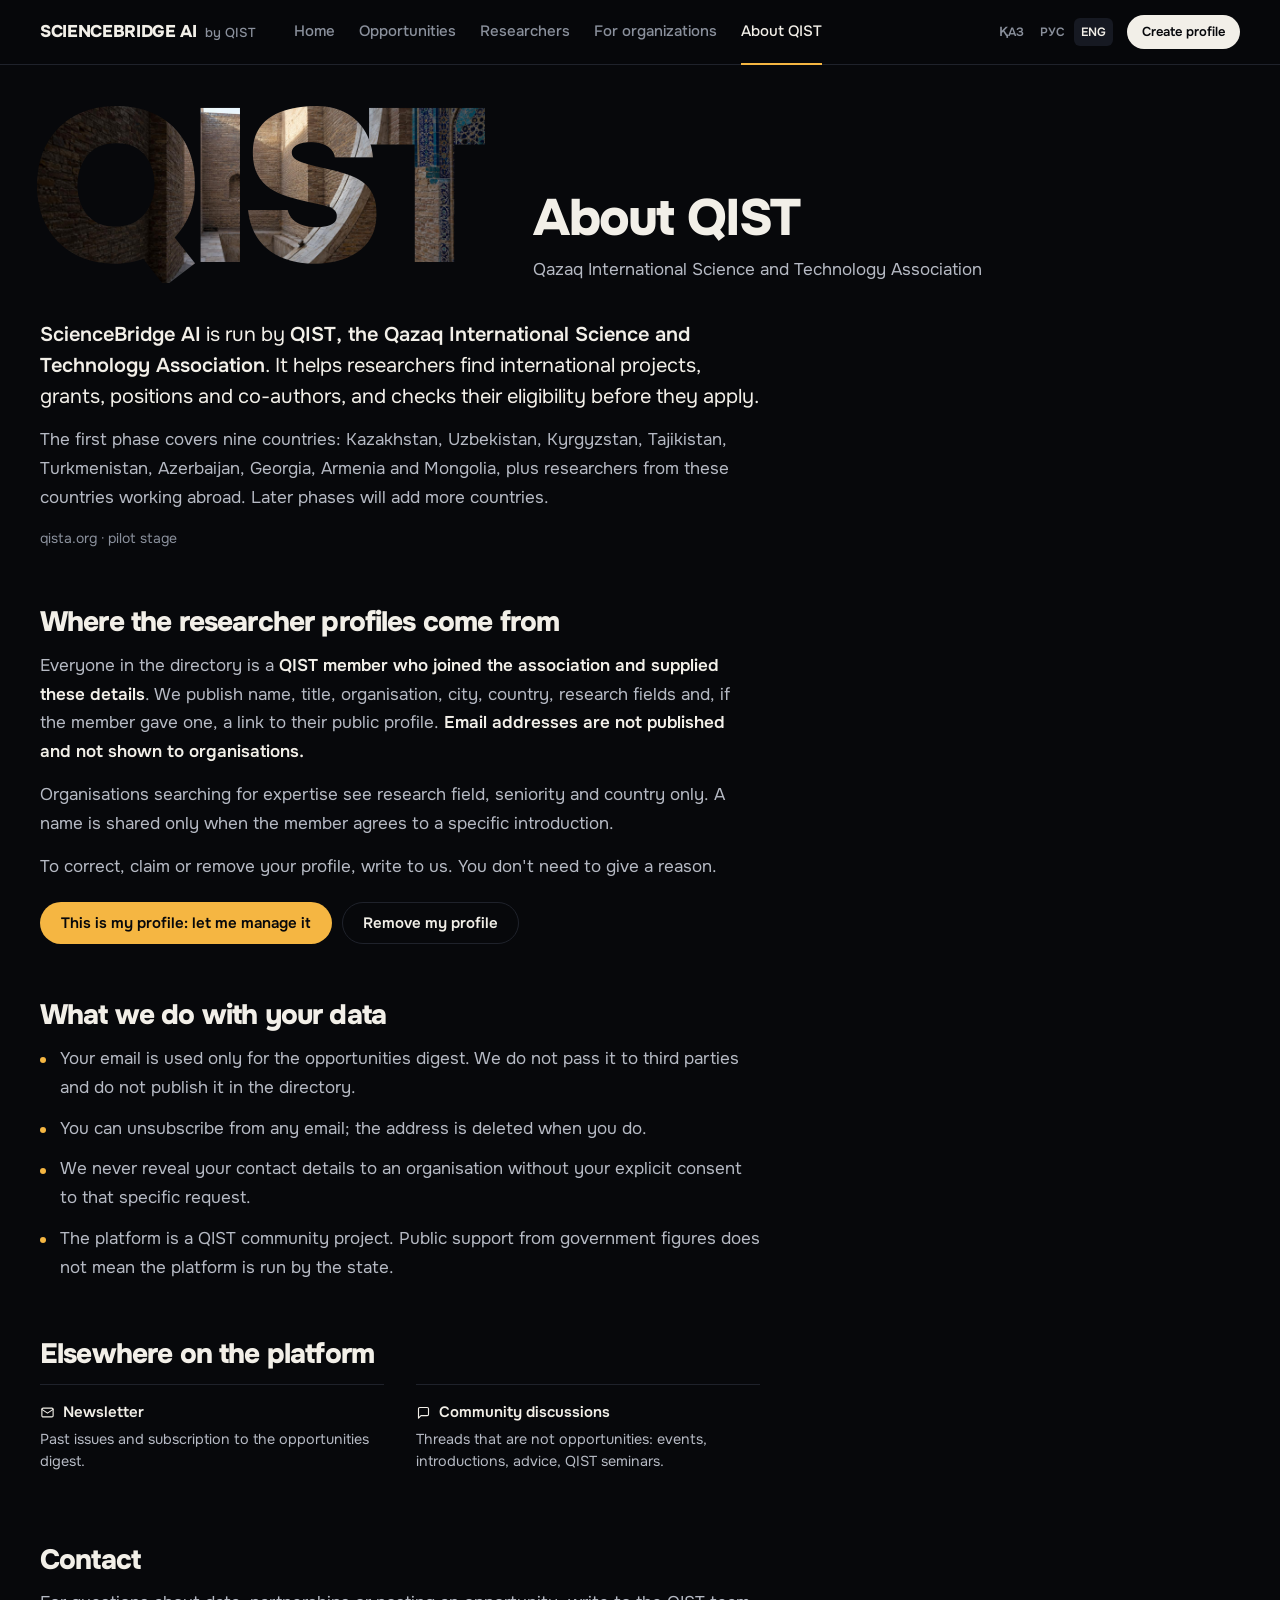
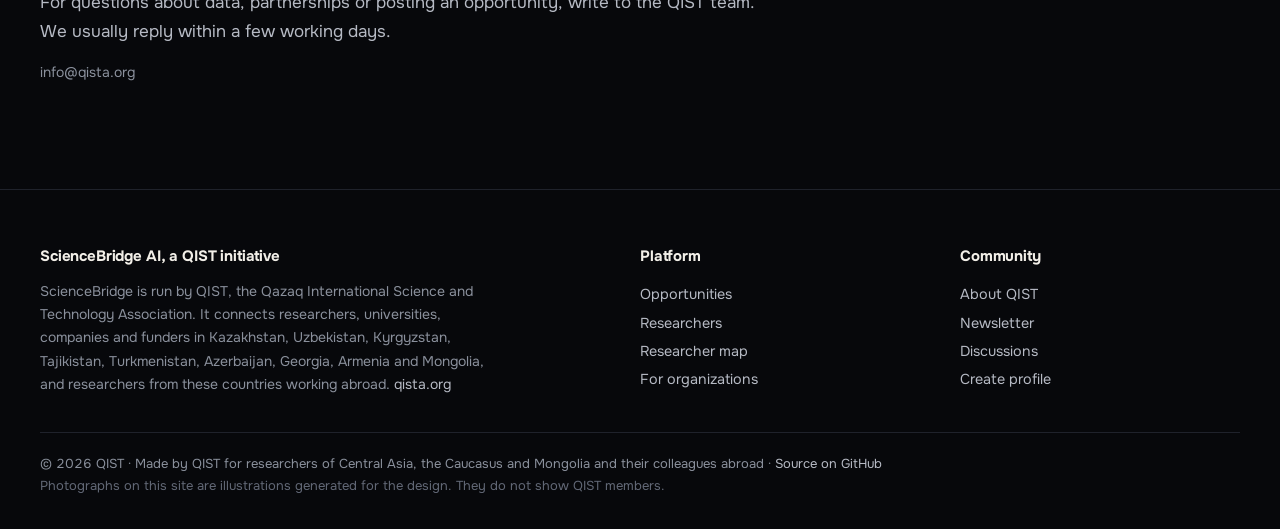
==== commit f4cd4c75: "feat: numeral reveal on load, pointer parallax on home numeral Photo numerals rise into place once o" ====
--- a/about.html
+++ b/about.html
@@ -9,7 +9,7 @@
 <link rel="preconnect" href="https://fonts.googleapis.com">
 <link rel="preconnect" href="https://fonts.gstatic.com" crossorigin>
 <link href="https://fonts.googleapis.com/css2?family=Onest:wght@400;500;600;700;800;900&display=swap" rel="stylesheet">
-<link rel="stylesheet" href="assets/css/style.css?v=2026-09-28d">
+<link rel="stylesheet" href="assets/css/style.css?v=2026-09-28e">
 </head>
 <body>
 <header class="site-header" id="site-header"></header>
@@ -66,8 +66,8 @@
 
 <footer class="site-footer" id="site-footer"></footer>
 
-<script src="assets/js/i18n.js?v=2026-09-28d"></script>
-<script src="assets/js/app.js?v=2026-09-28d"></script>
+<script src="assets/js/i18n.js?v=2026-09-28e"></script>
+<script src="assets/js/app.js?v=2026-09-28e"></script>
 <script>
 (async () => {
   await QIST.boot('about.html');
--- a/assets/css/style.css
+++ b/assets/css/style.css
@@ -106,6 +106,12 @@
   background-size: cover; background-position: center 58%; background-repeat: no-repeat;
   -webkit-background-clip: text; background-clip: text;
   padding-bottom: .04em; margin-left: -.04em;
+  animation: num-in .9s cubic-bezier(.2, .7, .2, 1) both;
+}
+/* The numeral rises into place once, on load: the page's key figure is the first thing read. */
+@keyframes num-in {
+  from { clip-path: inset(100% 0 0 0); transform: translateY(.08em); }
+  to   { clip-path: inset(0 0 0 0); transform: none; }
 }
 
 /* Inner-page opening: the page's number on the left, title and lede on the right. */
@@ -644,7 +650,7 @@
   .hero-row .lead { grid-row: auto; }
   .hero-facts { gap: 18px; }
   .page-top { padding: 24px 0 28px; }
-  .page-top .photo-num { font-size: 38vw; }
+  .page-top .photo-num, .org-num .photo-num { font-size: 44vw; }
   .sentence, .sentence select { font-size: 1rem; }
   .opp, .opp.compact { grid-template-columns: minmax(0, 1fr); padding: 20px 0; }
   .when { display: flex; align-items: baseline; gap: 10px; margin-bottom: 8px; }
@@ -686,6 +692,6 @@
 }
 @media (prefers-reduced-motion: reduce) {
   html { scroll-behavior: auto; }
-  .cond.changed { animation: none; }
+  .cond.changed, .photo-num { animation: none; }
   .globe-tip, .toast, .btn, .tl-dot { transition: none; }
 }
